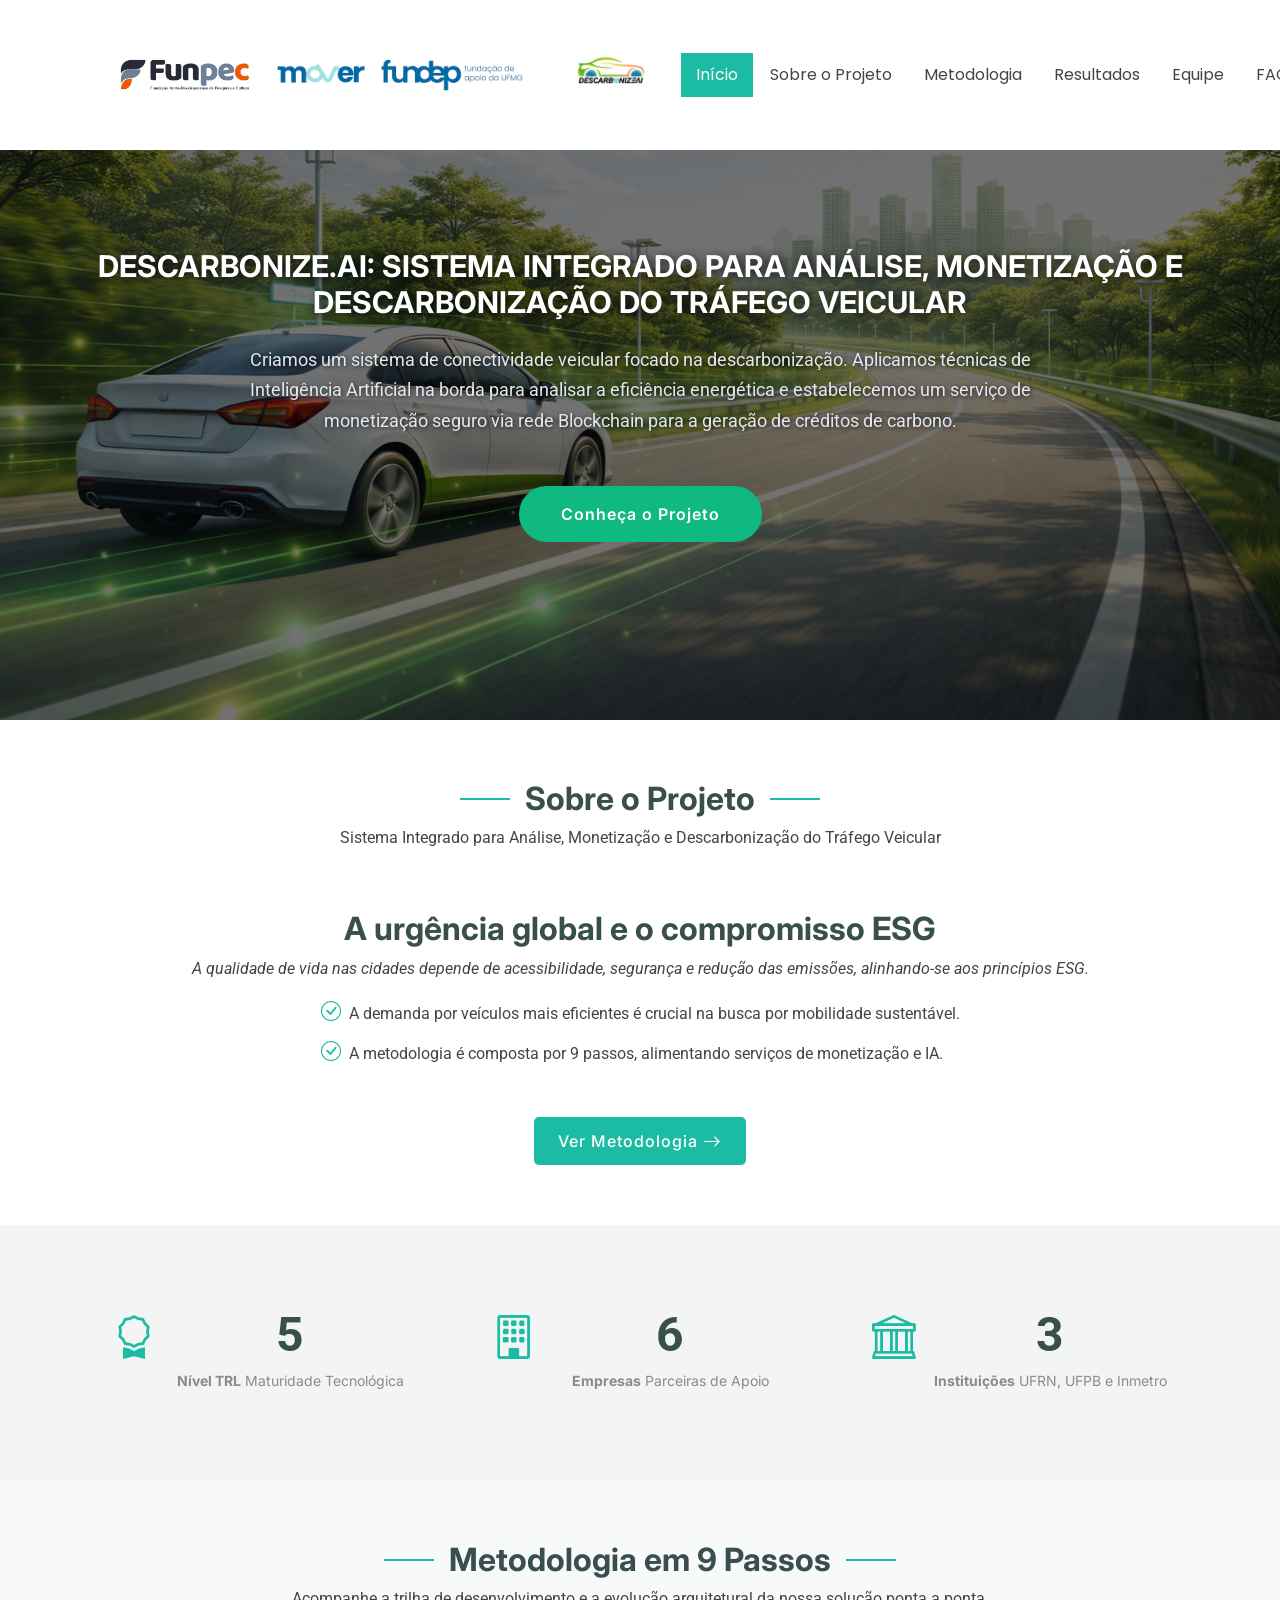
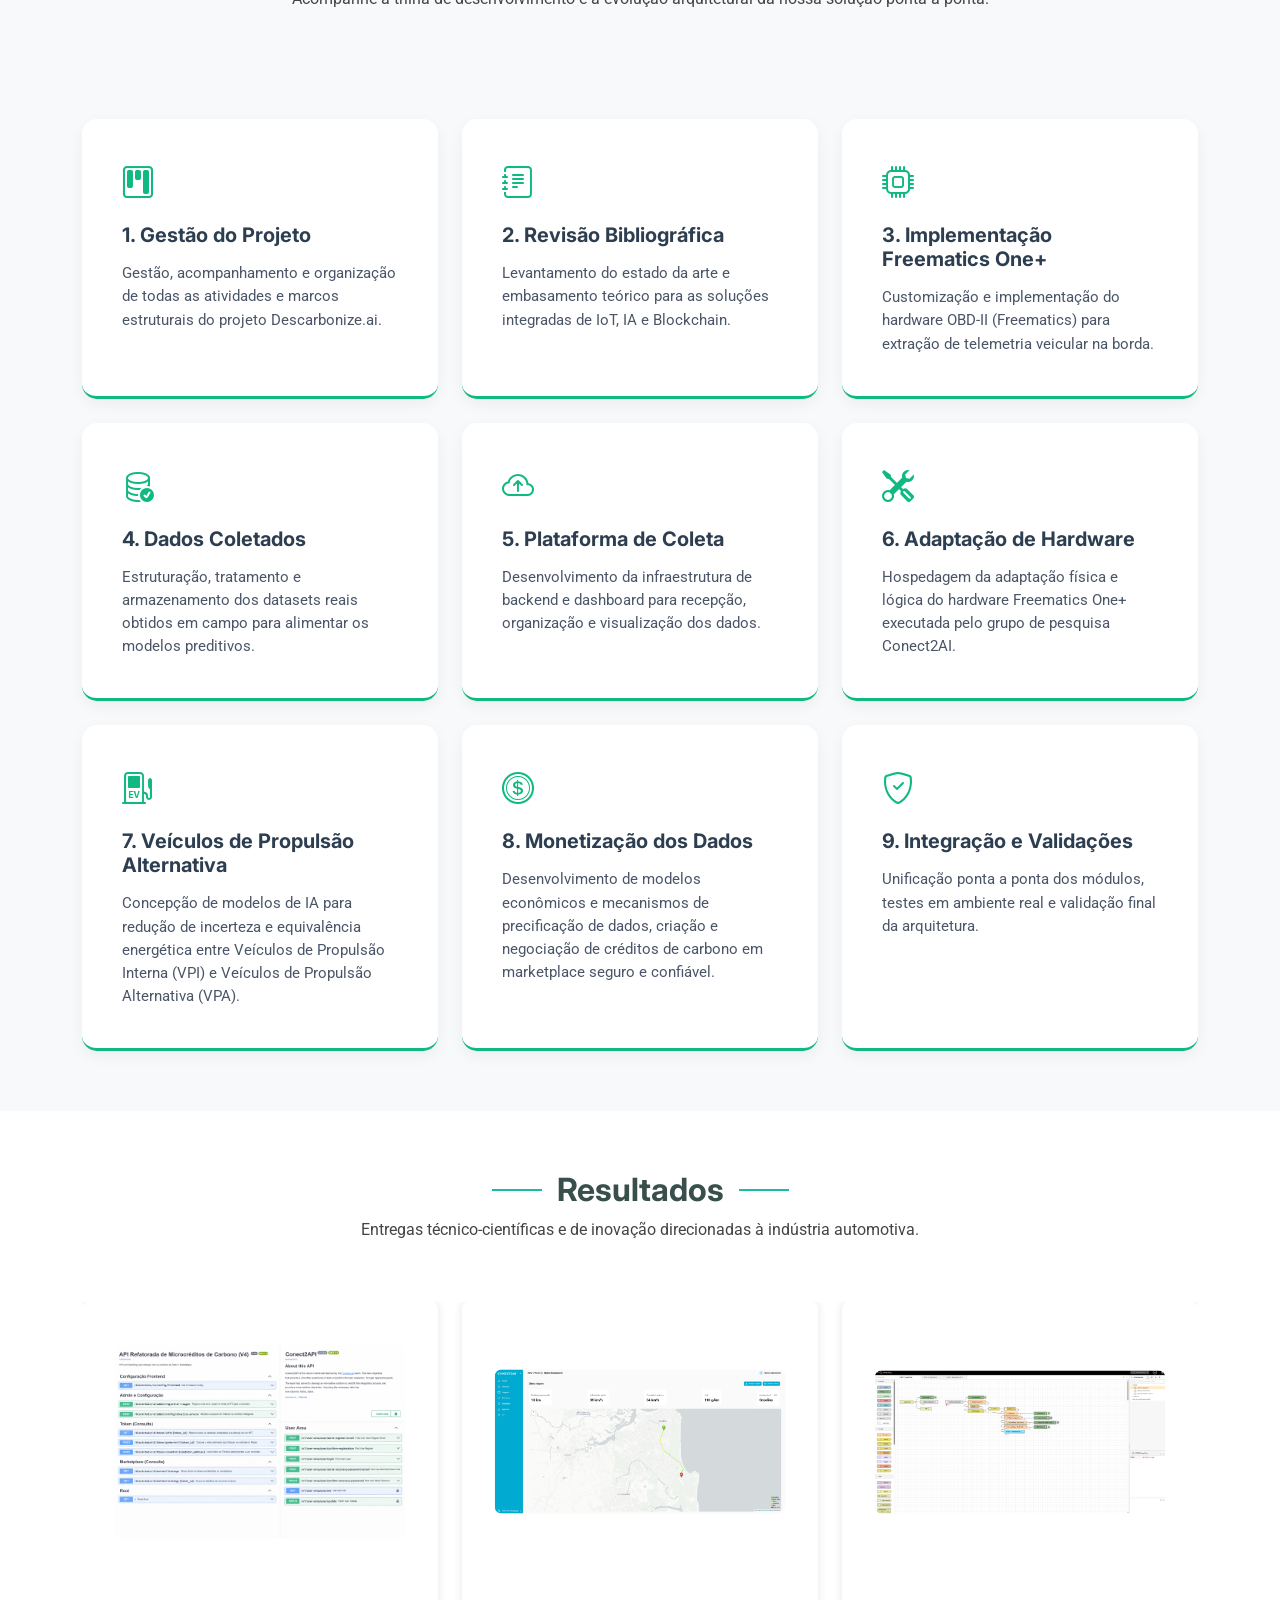
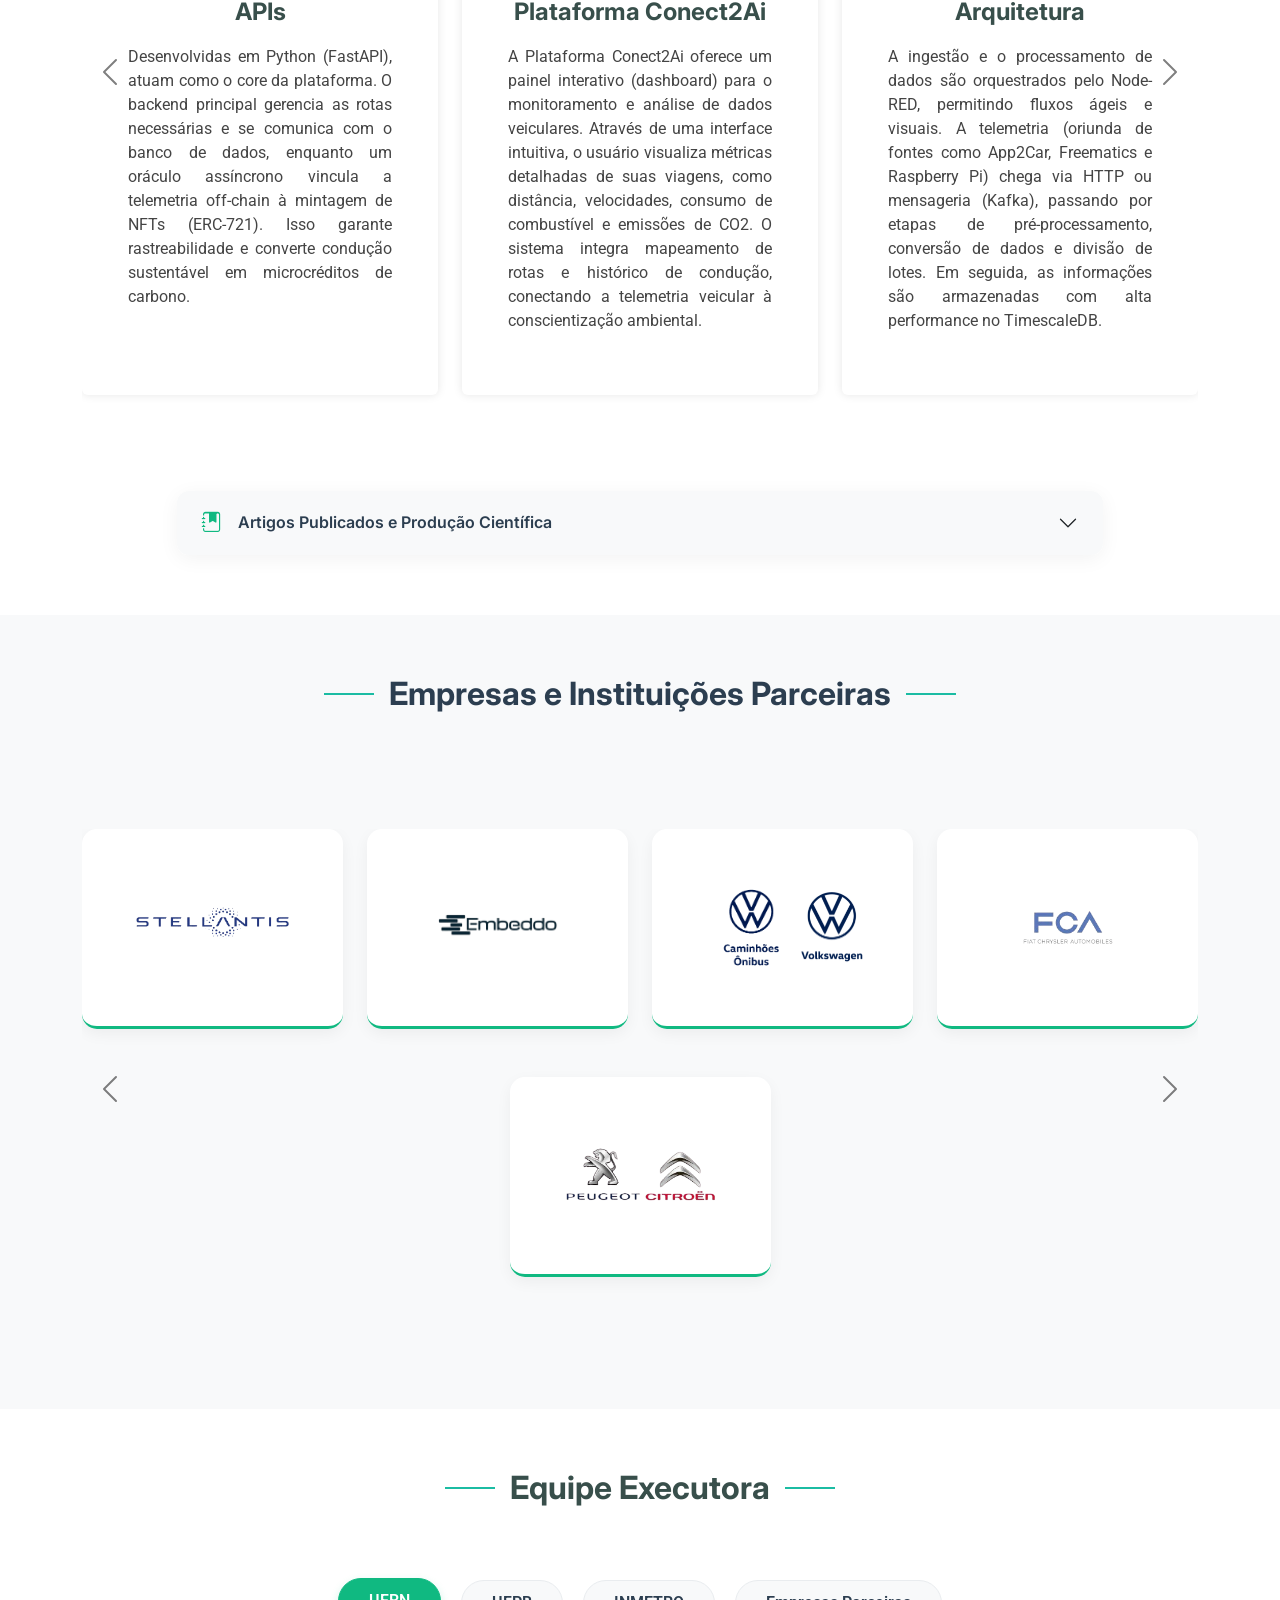
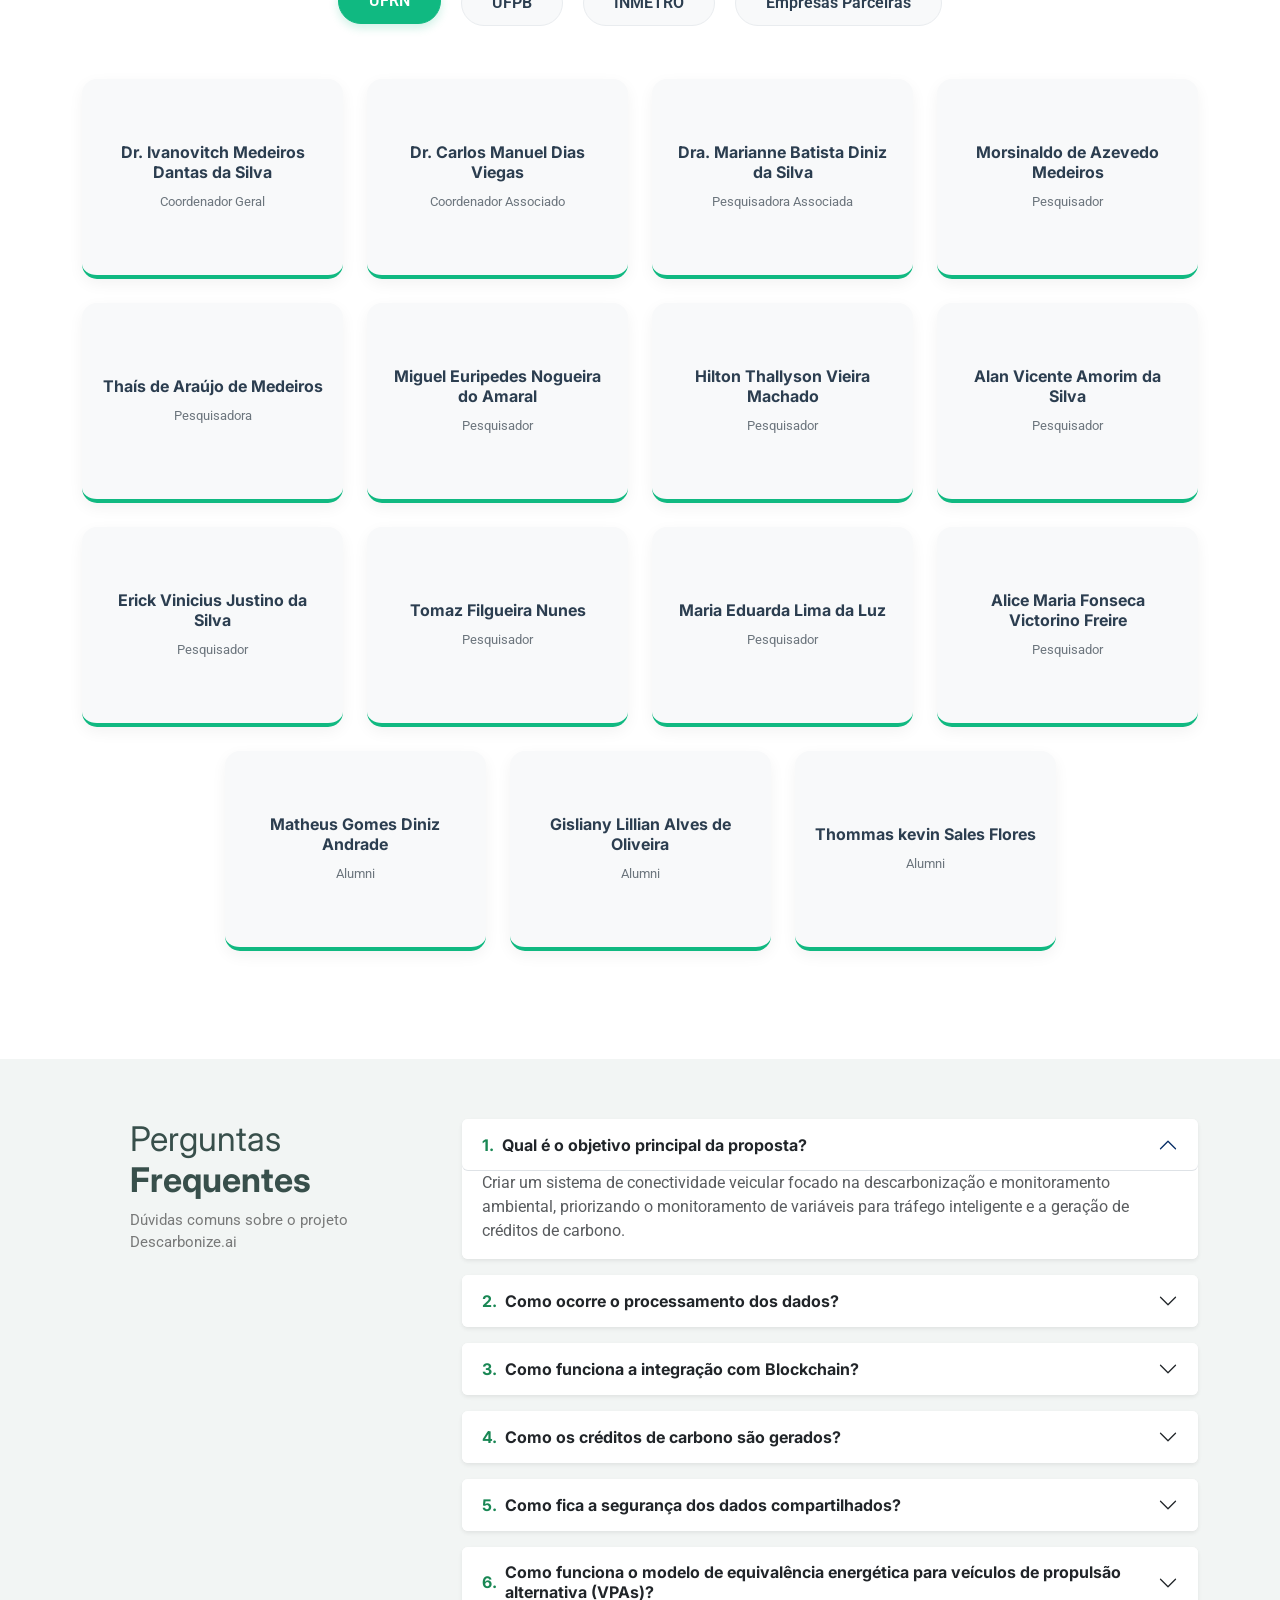
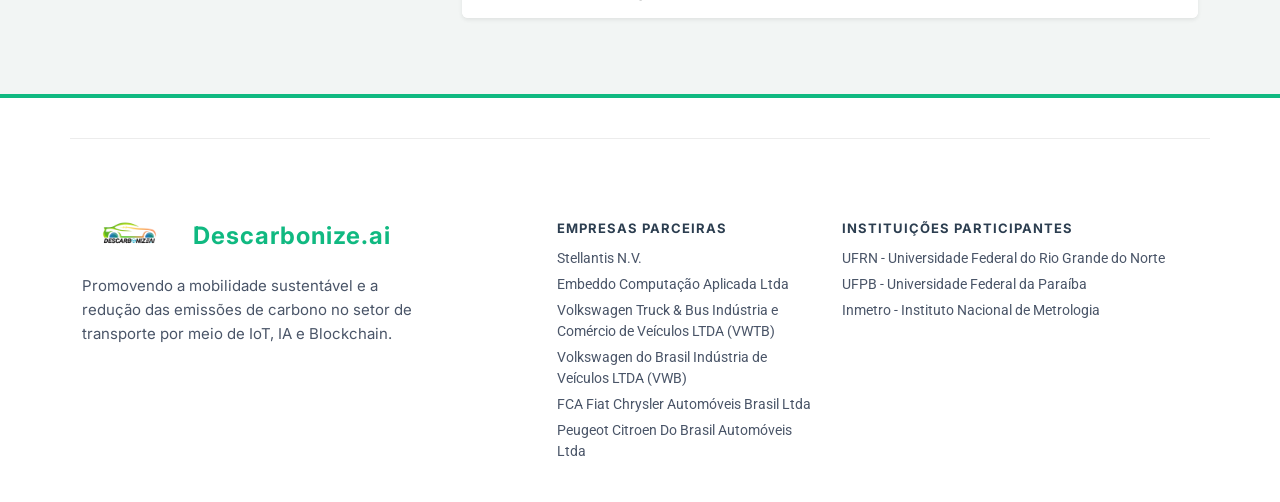
==== index.html @ f11f5433 "updates" ====
<!DOCTYPE html>
<html lang="pt-BR">

<head>
  <meta charset="utf-8">
  <meta content="width=device-width, initial-scale=1.0" name="viewport">
  <title>Descarbonize.ai - Portfólio do Projeto</title>
  <meta name="description" content="Sistema Integrado para Análise, Monetização e Descarbonização do Tráfego Veicular">
  <meta name="keywords" content="ESG, Descarbonização, Inteligência Artificial, Blockchain, OBD-II, Veículos Conectados">

  <link href="assets/img/favicon.png" rel="icon">
  <link href="assets/img/apple-touch-icon.png" rel="apple-touch-icon">

  <link href="https://fonts.googleapis.com" rel="preconnect">
  <link href="https://fonts.gstatic.com" rel="preconnect" crossorigin>
  <link href="https://fonts.googleapis.com/css2?family=Roboto:ital,wght@0,100;0,300;0,400;0,500;0,700;0,900;1,100;1,300;1,400;1,500;1,700;1,900&family=Poppins:ital,wght@0,100;0,200;0,300;0,400;0,500;0,600;0,700;0,800;0,900;1,100;1,200;1,300;1,400;1,500;1,600;1,700;1,800;1,900&family=Inter:wght@100;200;300;400;500;600;700;800;900&display=swap" rel="stylesheet">

  <link href="assets/vendor/bootstrap/css/bootstrap.min.css" rel="stylesheet">
  <link href="assets/vendor/bootstrap-icons/bootstrap-icons.css" rel="stylesheet">
  <link href="assets/vendor/aos/aos.css" rel="stylesheet">
  <link href="assets/vendor/glightbox/css/glightbox.min.css" rel="stylesheet">
  <link href="assets/vendor/swiper/swiper-bundle.min.css" rel="stylesheet">

  <link href="assets/css/main.css" rel="stylesheet">
</head>

<body class="index-page">

 <header id="header" class="header d-flex align-items-center fixed-top">
  <div class="container-fluid position-relative d-flex align-items-center justify-content-between"
       style="padding-left:120px; padding-right:60px;">

    <a href="index.html" class="logo d-flex align-items-center text-decoration-none" style="gap:20px;">
      
      <img src="assets/img/logo-funpec.png"
           style="height:55px; width:auto; object-fit:contain;"
           alt="Logo FUNPEC">

      <img src="assets/img/logo_fundep_mover.png"
           style="height:55px; width:auto; object-fit:contain;"
           alt="Logo Fundep Mover">

       <img src="assets/img/logo.png" style="height: 250px; width: auto; max-height: 120px;" class="me-2" alt="Logo do projeto descarbonize"/>

  

    </a>

    <nav id="navmenu" class="navmenu">
      <ul>
        <li><a href="#hero" class="active">Início</a></li>
        <li><a href="#about">Sobre o Projeto</a></li>
        <li><a href="#services">Metodologia</a></li>
        <li><a href="#more-services">Resultados</a></li>
        <li><a href="#team">Equipe</a></li>
        <li><a href="#faq">FAQ</a></li>
      </ul>
      <i class="mobile-nav-toggle d-xl-none bi bi-list"></i>
    </nav>

  </div>
</header>

 <section id="hero" class="hero section position-relative d-flex align-items-center justify-content-center" style="min-height: 80vh; padding-top: 160px; padding-bottom: 80px; overflow: hidden; background-color: #111;">

  <img src="assets/img/img-3.png" alt="Descarbonize.ai"
  style="
    position: absolute;
    top: 0;
    left: 0;
    width: 100%;
    height: 100%;
    object-fit: cover;
    object-position: center;
    filter: brightness(0.45);
    z-index: 1;
  ">
  
  <div class="container position-relative text-center" style="z-index: 2; padding: 0 20px; width: 100%;">
    
    <h6 style="color: #ffffff; font-size: 30px; font-weight: 700; margin-bottom: 25px; text-shadow: 2px 2px 10px rgba(0,0,0,0.8);">
     DESCARBONIZE.AI: SISTEMA INTEGRADO PARA ANÁLISE, MONETIZAÇÃO E DESCARBONIZAÇÃO DO TRÁFEGO VEICULAR
    </h6>
    
    <p style="color: #e2e8f0; font-size: 18px; max-width: 850px; margin: 0 auto 40px auto; line-height: 1.7; text-shadow: 1px 1px 5px rgba(0,0,0,0.8); text-align: center;">
      Criamos um sistema de conectividade veicular focado na descarbonização. Aplicamos técnicas de Inteligência Artificial na borda para analisar a eficiência energética e estabelecemos um serviço de monetização seguro via rede Blockchain para a geração de créditos de carbono.
    </p>
    
    <a href="#about" class="btn-get-started" style="font-weight: 600; font-size: 16px; letter-spacing: 1px; padding: 14px 40px; border-radius: 50px; background-color: #10b981; color: #ffffff; text-decoration: none; border: 2px solid #10b981; transition: 0.3s; display: inline-block;">
      Conheça o Projeto
    </a>

  </div>

  <style>
    #hero .btn-get-started:hover {
      background-color: transparent !important;
      color: #10b981 !important;
      transform: translateY(-3px);
    }
    
    @media (max-width: 768px) {
      #hero h6 { font-size: 22px !important; }
      #hero p { 
        font-size: 16px !important; 
        text-align: center !important;
      }
    }
  </style>

</section>
   <section id="about" class="about section">

  <div class="container section-title" data-aos="fade-up">
    <h2>Sobre o Projeto</h2>
    <p>Sistema Integrado para Análise, Monetização e Descarbonização do Tráfego Veicular</p>
  </div>

  <div class="container">
    <div class="row justify-content-center"> <div class="col-lg-10 content text-center" data-aos="fade-up" data-aos-delay="200">
        <h3>A urgência global e o compromisso ESG</h3>
        <p class="fst-italic">
          A qualidade de vida nas cidades depende de acessibilidade, segurança e redução das emissões, alinhando-se aos princípios ESG.
        </p>
        
        <ul style="display: inline-block; text-align: left; list-style: none; padding: 0;">
          <li><i class="bi bi-check-circle"></i> <span>A demanda por veículos mais eficientes é crucial na busca por mobilidade sustentável.</span></li>
          <li><i class="bi bi-check-circle"></i> <span>A metodologia é composta por 9 passos, alimentando serviços de monetização e IA.</span></li>
        </ul>
        
        <div class="mt-4">
            <a href="#services" class="read-more"><span>Ver Metodologia</span><i class="bi bi-arrow-right"></i></a>
        </div>
      </div>

    </div>
  </div>

</section>
    
  <section id="stats" class="stats section light-background">
      <div class="container" data-aos="fade-up" data-aos-delay="100">
        <div class="row gy-4 justify-content-center text-center">
          
          <div class="col-lg-4 col-md-6">
            <div class="stats-item">
              <i class="bi bi-award"></i>
              <span data-purecounter-start="0" data-purecounter-end="5" data-purecounter-duration="1" class="purecounter">5</span>
              <p><strong>Nível TRL</strong> <span>Maturidade Tecnológica</span></p>
            </div>
          </div>

          <div class="col-lg-4 col-md-6">
            <div class="stats-item">
              <i class="bi bi-building"></i>
              <span data-purecounter-start="0" data-purecounter-end="6" data-purecounter-duration="1" class="purecounter">6</span>
              <p><strong>Empresas</strong> <span>Parceiras de Apoio</span></p>
            </div>
          </div>

          <div class="col-lg-4 col-md-6">
            <div class="stats-item">
              <i class="bi bi-bank"></i>
              <span data-purecounter-start="0" data-purecounter-end="3" data-purecounter-duration="1" class="purecounter">3</span>
              <p><strong>Instituições</strong> <span>UFRN, UFPB e Inmetro</span></p>
            </div>
          </div>

        </div>
      </div>
    </section>
    
   <section id="services" class="services section" style="background-color: #f8f9fa; padding: 60px 0;">

  <div class="container section-title text-center mb-5" data-aos="fade-up">
    <h2>Metodologia em 9 Passos</h2>
    <p>Acompanhe a trilha de desenvolvimento e a evolução arquitetural da nossa solução ponta a ponta.</p>
  </div>

  <div class="container">
    <div class="row gy-4">

      <div class="col-xl-4 col-md-6 d-flex" data-aos="fade-up" data-aos-delay="100">
        <div class="service-item position-relative w-100" style="background: #ffffff; padding: 40px; border-radius: 15px; box-shadow: 0 5px 15px rgba(0,0,0,0.05); transition: 0.3s; border-bottom: 3px solid #10b981;">
          <div class="icon mb-3"><i class="bi bi-kanban" style="font-size: 32px; color: #10b981;"></i></div>
          <h4 style="font-size: 20px; font-weight: 700;">
            <a href="https://github.com/conect2ai/descarbonize.ai/tree/main/01_gestao" target="_blank" class="stretched-link text-decoration-none card-title-link" style="color: #2c3e50; transition: 0.3s;">1. Gestão do Projeto</a>
          </h4>
          <p style="color: #4a5568; font-size: 14.5px; line-height: 1.6;">Gestão, acompanhamento e organização de todas as atividades e marcos estruturais do projeto Descarbonize.ai.</p>
        </div>
      </div>

      <div class="col-xl-4 col-md-6 d-flex" data-aos="fade-up" data-aos-delay="200">
        <div class="service-item position-relative w-100" style="background: #ffffff; padding: 40px; border-radius: 15px; box-shadow: 0 5px 15px rgba(0,0,0,0.05); transition: 0.3s; border-bottom: 3px solid #10b981;">
          <div class="icon mb-3"><i class="bi bi-journal-text" style="font-size: 32px; color: #10b981;"></i></div>
          <h4 style="font-size: 20px; font-weight: 700;">
            <a href="https://github.com/conect2ai/descarbonize.ai/tree/main/02_revisao-bibliografica" target="_blank" class="stretched-link text-decoration-none card-title-link" style="color: #2c3e50; transition: 0.3s;">2. Revisão Bibliográfica</a>
          </h4>
          <p style="color: #4a5568; font-size: 14.5px; line-height: 1.6;">Levantamento do estado da arte e embasamento teórico para as soluções integradas de IoT, IA e Blockchain.</p>
        </div>
      </div>

      <div class="col-xl-4 col-md-6 d-flex" data-aos="fade-up" data-aos-delay="300">
        <div class="service-item position-relative w-100" style="background: #ffffff; padding: 40px; border-radius: 15px; box-shadow: 0 5px 15px rgba(0,0,0,0.05); transition: 0.3s; border-bottom: 3px solid #10b981;">
          <div class="icon mb-3"><i class="bi bi-cpu" style="font-size: 32px; color: #10b981;"></i></div>
          <h4 style="font-size: 20px; font-weight: 700;">
            <a href="https://github.com/conect2ai/descarbonize.ai/tree/main/03_customizacao-obd-ii" target="_blank" class="stretched-link text-decoration-none card-title-link" style="color: #2c3e50; transition: 0.3s;">3. Implementação Freematics One+</a>
          </h4>
          <p style="color: #4a5568; font-size: 14.5px; line-height: 1.6;">Customização e implementação do hardware OBD-II (Freematics) para extração de telemetria veicular na borda.</p>
        </div>
      </div>

      <div class="col-xl-4 col-md-6 d-flex" data-aos="fade-up" data-aos-delay="400">
        <div class="service-item position-relative w-100" style="background: #ffffff; padding: 40px; border-radius: 15px; box-shadow: 0 5px 15px rgba(0,0,0,0.05); transition: 0.3s; border-bottom: 3px solid #10b981;">
          <div class="icon mb-3"><i class="bi bi-database-check" style="font-size: 32px; color: #10b981;"></i></div>
          <h4 style="font-size: 20px; font-weight: 700;">
            <a href="https://github.com/conect2ai/descarbonize.ai/tree/main/04_dados-coletados" target="_blank" class="stretched-link text-decoration-none card-title-link" style="color: #2c3e50; transition: 0.3s;">4. Dados Coletados</a>
          </h4>
          <p style="color: #4a5568; font-size: 14.5px; line-height: 1.6;">Estruturação, tratamento e armazenamento dos datasets reais obtidos em campo para alimentar os modelos preditivos.</p>
        </div>
      </div>

      <div class="col-xl-4 col-md-6 d-flex" data-aos="fade-up" data-aos-delay="500">
        <div class="service-item position-relative w-100" style="background: #ffffff; padding: 40px; border-radius: 15px; box-shadow: 0 5px 15px rgba(0,0,0,0.05); transition: 0.3s; border-bottom: 3px solid #10b981;">
          <div class="icon mb-3"><i class="bi bi-cloud-arrow-up" style="font-size: 32px; color: #10b981;"></i></div>
          <h4 style="font-size: 20px; font-weight: 700;">
            <a href="https://github.com/conect2ai/descarbonize.ai/tree/main/05_plataforma-coleta" target="_blank" class="stretched-link text-decoration-none card-title-link" style="color: #2c3e50; transition: 0.3s;">5. Plataforma de Coleta</a>
          </h4>
          <p style="color: #4a5568; font-size: 14.5px; line-height: 1.6;">Desenvolvimento da infraestrutura de backend e dashboard para recepção, organização e visualização dos dados.</p>
        </div>
      </div>

      <div class="col-xl-4 col-md-6 d-flex" data-aos="fade-up" data-aos-delay="600">
        <div class="service-item position-relative w-100" style="background: #ffffff; padding: 40px; border-radius: 15px; box-shadow: 0 5px 15px rgba(0,0,0,0.05); transition: 0.3s; border-bottom: 3px solid #10b981;">
          <div class="icon mb-3"><i class="bi bi-tools" style="font-size: 32px; color: #10b981;"></i></div>
          <h4 style="font-size: 20px; font-weight: 700;">
            <a href="https://github.com/conect2ai/descarbonize.ai/tree/main/06_analise-dados-combustao-ia/freematics_descarbonize" target="_blank" class="stretched-link text-decoration-none card-title-link" style="color: #2c3e50; transition: 0.3s;">6. Adaptação de Hardware</a>
          </h4>
          <p style="color: #4a5568; font-size: 14.5px; line-height: 1.6;">Hospedagem da adaptação física e lógica do hardware Freematics One+ executada pelo grupo de pesquisa Conect2AI.</p>
        </div>
      </div>

      <div class="col-xl-4 col-md-6 d-flex" data-aos="fade-up" data-aos-delay="700">
        <div class="service-item position-relative w-100" style="background: #ffffff; padding: 40px; border-radius: 15px; box-shadow: 0 5px 15px rgba(0,0,0,0.05); transition: 0.3s; border-bottom: 3px solid #10b981;">
          <div class="icon mb-3"><i class="bi bi-ev-station" style="font-size: 32px; color: #10b981;"></i></div>
          <h4 style="font-size: 20px; font-weight: 700; color: #2c3e50;">
            7. Veículos de Propulsão Alternativa
          </h4>
          <p style="color: #4a5568; font-size: 14.5px; line-height: 1.6;">Concepção de modelos de IA para redução de incerteza e equivalência energética entre Veículos de Propulsão Interna (VPI) e Veículos de Propulsão Alternativa (VPA).</p>
        </div>
      </div>

      <div class="col-xl-4 col-md-6 d-flex" data-aos="fade-up" data-aos-delay="800">
        <div class="service-item position-relative w-100" style="background: #ffffff; padding: 40px; border-radius: 15px; box-shadow: 0 5px 15px rgba(0,0,0,0.05); transition: 0.3s; border-bottom: 3px solid #10b981;">
          <div class="icon mb-3"><i class="bi bi-coin" style="font-size: 32px; color: #10b981;"></i></div>
          <h4 style="font-size: 20px; font-weight: 700; color: #2c3e50;">
            8. Monetização dos Dados
          </h4>
          <p style="color: #4a5568; font-size: 14.5px; line-height: 1.6;">Desenvolvimento de modelos econômicos e mecanismos de precificação de dados, criação e negociação de créditos de carbono em marketplace seguro e confiável.</p>
        </div>
      </div>

      <div class="col-xl-4 col-md-6 d-flex" data-aos="fade-up" data-aos-delay="900">
        <div class="service-item position-relative w-100" style="background: #ffffff; padding: 40px; border-radius: 15px; box-shadow: 0 5px 15px rgba(0,0,0,0.05); transition: 0.3s; border-bottom: 3px solid #10b981;">
          <div class="icon mb-3"><i class="bi bi-shield-check" style="font-size: 32px; color: #10b981;"></i></div>
          <h4 style="font-size: 20px; font-weight: 700;">
            <a href="https://github.com/conect2ai/descarbonize.ai/tree/main/09_integracao-testes-validacoes" target="_blank" class="stretched-link text-decoration-none card-title-link" style="color: #2c3e50; transition: 0.3s;">9. Integração e Validações</a>
          </h4>
          <p style="color: #4a5568; font-size: 14.5px; line-height: 1.6;">Unificação ponta a ponta dos módulos, testes em ambiente real e validação final da arquitetura.</p>
        </div>
      </div>

    </div>
  </div>

  <style>
    /* Sombra verde clarinha ao passar o mouse no card */
    .service-item:hover {
      transform: translateY(-5px);
      box-shadow: 0 10px 25px rgba(52, 211, 153, 0.25) !important; /* Verde mais claro (#34d399) */
    }
    
    /* Muda a cor do título para verde claro ao passar o mouse em qualquer parte do card */
    .service-item:hover .card-title-link {
      color: #34d399 !important; /* Verde mais claro para o texto do link */
    }
  </style>

</section>
    
 <section id="more-services" class="more-services section">

  <div class="container section-title" data-aos="fade-up">
    <h2>Resultados</h2>
    <p>Entregas técnico-científicas e de inovação direcionadas à indústria automotiva.</p>
  </div>

  <div class="container" data-aos="fade-up" data-aos-delay="100">

  <div id="resultadosCarousel" class="carousel slide" data-bs-ride="carousel">

      <div class="carousel-inner pb-5">

        <div class="carousel-item active">
          <div class="row gy-4 justify-content-center">

            <div class="col-lg-4">
              <div class="card h-100">
                <div class="text-center p-3" style="height: 220px; display: flex; align-items: center; justify-content: center;">
                  <img src="assets/img/APIs.png" class="img-fluid rounded" style="max-height: 100%; object-fit: contain;" alt="APIs">
                </div>
                <div class="card-body">
                  <h3>APIs</h3>
                  <p style="text-align: justify;">Desenvolvidas em Python (FastAPI), atuam como o core da plataforma. O backend principal gerencia as rotas necessárias e se comunica com o banco de dados, enquanto um oráculo assíncrono vincula a telemetria off-chain à mintagem de NFTs (ERC-721). Isso garante rastreabilidade e converte condução sustentável em microcréditos de carbono.</p>
                </div>
              </div>
            </div>

            <div class="col-lg-4">
              <div class="card h-100">
                <div class="text-center p-3" style="height: 220px; display: flex; align-items: center; justify-content: center;">
                  <img src="assets/img/plataforma.png" class="img-fluid rounded" style="max-height: 100%; object-fit: contain;" alt="Plataforma Conect2Ai">
                </div>
                <div class="card-body">
                  <h3>Plataforma Conect2Ai</h3>
                  <p style="text-align: justify;">A Plataforma Conect2Ai oferece um painel interativo (dashboard) para o monitoramento e análise de dados veiculares. Através de uma interface intuitiva, o usuário visualiza métricas detalhadas de suas viagens, como distância, velocidades, consumo de combustível e emissões de CO2. O sistema integra mapeamento de rotas e histórico de condução, conectando a telemetria veicular à conscientização ambiental.</p>
                </div>
              </div>
            </div>

            <div class="col-lg-4">
              <div class="card h-100">
                <div class="text-center p-3" style="height: 220px; display: flex; align-items: center; justify-content: center;">
                  <img src="assets/img/arquitetura.png" class="img-fluid rounded" style="max-height: 100%; object-fit: contain;" alt="Arquitetura">
                </div>
                <div class="card-body">
                  <h3>Arquitetura</h3>
                  <p style="text-align: justify;">A ingestão e o processamento de dados são orquestrados pelo Node-RED, permitindo fluxos ágeis e visuais. A telemetria (oriunda de fontes como App2Car, Freematics e Raspberry Pi) chega via HTTP ou mensageria (Kafka), passando por etapas de pré-processamento, conversão de dados e divisão de lotes. Em seguida, as informações são armazenadas com alta performance no TimescaleDB.</p>
                </div>
              </div>
            </div>

          </div>
        </div>

        <div class="carousel-item">
          <div class="row gy-4 justify-content-center">

            <div class="col-lg-4">
              <div class="card h-100">
                <div class="text-center p-3" style="height: 220px; display: flex; align-items: center; justify-content: center;">
                  <img src="assets/img/VPA.png" class="img-fluid rounded" style="max-height: 100%; object-fit: contain;" alt="Arquitetura">
                  </div>
                <div class="card-body">
                  <h3>Eficiência VPA</h3>
                  <p style="text-align: justify;">Desenvolvimento de modelos de IA para comparar, em bases equivalentes, veículos a combustão e de propulsão alternativa sob as mesmas condições de condução. A entrega inclui a modelagem da equivalência energética, a quantificação das incertezas associadas às estimativas e a disponibilização de uma metodologia de inferência de emissões equivalentes, com foco em validação técnica, rastreabilidade e operação contínua.</p>
                </div>
              </div>
            </div>

            <div class="col-lg-4">
              <div class="card h-100">
                <div class="text-center p-3" style="height: 220px; display: flex; align-items: center; justify-content: center;">
                  <img src="assets/img/more-service-1.png" class="img-fluid rounded" style="max-height: 100%; object-fit: contain;" alt="Hardware Freematics OBD-II">
                </div>
                <div class="card-body">
                  <h3>Freematics ONE+</h3>
                  <p style="text-align: justify;">Plataforma de hardware baseado no ESP32 para telemetria veicular. Coleta dados da ECU (velocidade, RPM, carga) em tempo real. Fundamental para sessões de condução, análise de comportamento, criação de soft-sensors e embarque de algoritmos de IA para classificação de vias e combustíveis.</p>
                </div>
              </div>
            </div>

            <div class="col-lg-4">
              <div class="card h-100">
                <div class="text-center p-3" style="height: 220px; display: flex; align-items: center; justify-content: center;">
                  <img src="assets/img/rede.png" class="img-fluid rounded" style="max-height: 100%; object-fit: contain;" alt="Rede Blockchain">
                </div>
                <div class="card-body">
                  <h3>Rede Blockchain</h3>
                  <p style="text-align: justify;">Utiliza o Hyperledger Besu com consenso QBFT, assegurando imutabilidade e finalidade instantânea sem o risco de forks. A rede opera com Zero Gas Fees, eliminando os custos de transação e elevando ao máximo a eficiência energética do ecossistema de ativos ambientais.</p>
                </div>
              </div>
            </div>

          </div>
        </div>

        <div class="carousel-item">
          <div class="row gy-4 justify-content-center">

            <div class="col-lg-4">
              <div class="card h-100">
                <div class="text-center p-3" style="height: 220px; display: flex; align-items: center; justify-content: center;">
                  <img src="assets/img/segurança.png" class="img-fluid rounded" style="max-height: 100%; object-fit: contain;" alt="Arquitetura">
                  </div>
                <div class="card-body">
                  <h3>Segurança e Privacidade</h3>
                  <p style="text-align: justify;">Uso da técnica de Modelagem de Ameaças para mapeamento de riscos e vulnerabilidades associados à plataforma, com a devida mitigação implementada em mecanismos de segurança e privacidade de dados relacionados à monetização.</p>
                </div>
              </div>
            </div>

          </div>
        </div>

      </div>

      <button class="carousel-control-prev" type="button" data-bs-target="#resultadosCarousel" data-bs-slide="prev" style="width: 5%;">
        <span class="carousel-control-prev-icon" aria-hidden="true" style="filter: invert(1);"></span>
        <span class="visually-hidden">Anterior</span>
      </button>
      <button class="carousel-control-next" type="button" data-bs-target="#resultadosCarousel" data-bs-slide="next" style="width: 5%;">
        <span class="carousel-control-next-icon" aria-hidden="true" style="filter: invert(1);"></span>
        <span class="visually-hidden">Próximo</span>
      </button>

  </div>


  <div class="row justify-content-center mt-5" data-aos="fade-up" data-aos-delay="200">
      <div class="col-lg-10">
        <div class="accordion" id="accordionArtigos">
          
          <div class="accordion-item" style="border: none; border-radius: 12px; box-shadow: 0 4px 20px rgba(0,0,0,0.05); overflow: hidden;">
            <h2 class="accordion-header" id="headingArtigos">
              <button class="accordion-button collapsed" type="button" data-bs-toggle="collapse" data-bs-target="#collapseArtigos" aria-expanded="false" aria-controls="collapseArtigos" style="background-color: #f8f9fa; color: #2c3e50; font-weight: 600; font-size: 16px; padding: 20px 25px;">
                <i class="bi bi-journal-bookmark-fill me-3" style="color: #10b981; font-size: 20px;"></i> 
                Artigos Publicados e Produção Científica
              </button>
            </h2>
            
            <div id="collapseArtigos" class="accordion-collapse collapse" aria-labelledby="headingArtigos" data-bs-parent="#accordionArtigos">
              <div class="accordion-body" style="background-color: #ffffff; padding: 30px 40px;">
                <ul class="list-unstyled mb-0" style="color: #4a5568; font-size: 14.5px; line-height: 1.7;">
                  
                  <li class="mb-4 pb-3 border-bottom">
                    Medeiros, M.; Silva, M.; and Silva, I. Evolving online clustering for real-time driver behavior analysis in IoT-enabled vehicles. Evolving Systems, 2025.
                    <br><a href="https://link.springer.com/article/10.1007/s12530-025-09745-2" target="_blank" class="d-inline-block mt-1 text-decoration-none" style="color: #10b981; font-weight: 600;">Acessar Artigo <i class="bi bi-box-arrow-up-right ms-1" style="font-size: 12px;"></i></a>
                  </li>

                  <li class="mb-4 pb-3 border-bottom">
                    Flores, T.; Medeiros, M.; Silva, M.; Costa, D.G.; e Silva, I. Kolmogorov–Arnold Networks under TinyML Constraints: A Study on SoC Estimation for Electric Vehicles. Anais do IEEE ETFA, 2025.
                    <br><a href="https://doi.org/10.1109/ETFA65518.2025.11205761" target="_blank" class="d-inline-block mt-1 text-decoration-none" style="color: #10b981; font-weight: 600;">Acessar Artigo <i class="bi bi-box-arrow-up-right ms-1" style="font-size: 12px;"></i></a>
                  </li>

                  <li class="mb-4 pb-3 border-bottom">
                    Andrade, M.; Amaral, M.; Medeiros, M.; Silva, M.; Silva, I.; Gaffurini, M.; Brandão, D.; e Ferrari, P. Autoencoders for Embedded Sensor Data Compression: A Case Study on Vehicular IoT Systems. Anais do IEEE ETFA, 2025.
                    <br><a href="https://doi.org/10.1109/ETFA65518.2025.11205629" target="_blank" class="d-inline-block mt-1 text-decoration-none" style="color: #10b981; font-weight: 600;">Acessar Artigo <i class="bi bi-box-arrow-up-right ms-1" style="font-size: 12px;"></i></a>
                  </li>

                  <li class="mb-4 pb-3 border-bottom">
                    Medeiros, M.; Medeiros, T.; Silva, M.; Silva, I. ; Gaffurini, M.; Brandão, D.; e Ferrari, P. MST and MPT: Lightweight Incremental Algorithms for Multivariate Anomaly Detection and Correction on TinyML Devices. Anais do IEEE ETFA, 2025.
                    <br><a href="https://doi.org/10.1109/ETFA65518.2025.11205746" target="_blank" class="d-inline-block mt-1 text-decoration-none" style="color: #10b981; font-weight: 600;">Acessar Artigo <i class="bi bi-box-arrow-up-right ms-1" style="font-size: 12px;"></i></a>
                  </li>

                  <li class="mb-4 pb-3 border-bottom">
                    Machado, H.; Andrade, M.; Silva, M.; Silva, I.; Brandão, D.; e Ferrari, P. Timing Challenges in Vehicular TinyML: Characterizing End-to-End Latency. Anais do Metroind, 2025.
                    <br><a href="https://doi.org/10.1109/MetroInd4.0IoT66048.2025.11122074" target="_blank" class="d-inline-block mt-1 text-decoration-none" style="color: #10b981; font-weight: 600;">Acessar Artigo <i class="bi bi-box-arrow-up-right ms-1" style="font-size: 12px;"></i></a>
                  </li>

                  <li class="mb-4 pb-3 border-bottom">
                    Moraes, R.; Medeiros, M.; Nogueira, F.; Silva, M.; e Silva, I. Arquitetura Embarcada com TinyML e Modelos Linguísticos para Monitoramento Veicular Inteligente. Anais do XLIII Simpósio Brasileiro de Telecomunicações e Processamento de Sinais (SBrT2025), 2025.
                    <br><a href="https://doi.org/10.14209/sbrt.2025.1571151990" target="_blank" class="d-inline-block mt-1 text-decoration-none" style="color: #10b981; font-weight: 600;">Acessar Artigo <i class="bi bi-box-arrow-up-right ms-1" style="font-size: 12px;"></i></a>
                  </li>

                  <li class="mb-4 pb-3 border-bottom">
                    Silva, S.; Souza, V.; Souza, J.; Costa, A.; Pereira, L.; Melo Jr., W. Enhancing Safe Driving: A Behavioral Monetizing-Based Approach Using Blockchains. IEEE 101st Vehicular Technology Conference (VTC2025-Spring), 2025.
                    <br><a href="https://doi.org/10.1109/VTC2025-Spring65109.2025.11174587" target="_blank" class="d-inline-block mt-1 text-decoration-none" style="color: #10b981; font-weight: 600;">Acessar Artigo <i class="bi bi-box-arrow-up-right ms-1" style="font-size: 12px;"></i></a>
                  </li>

                  <li class="mb-4 pb-3 border-bottom">
                    Silva, D.; Cal-Braz, J.; David, R. Enhancing Out-of-Distribution Uncertainty in Last-Layer Laplace Approximations via Marginal Likelihood Penalization. XIII Congresso Brasileiro de Metrologia, 2025.
                    <br><a href="https://www.researchgate.net/publication/399198104_Enhancing_Out-of-Distribution_Uncertainty_in_Last-Layer_Laplace_Approximations_via_Marginal_Likelihood_Penalization" target="_blank" class="d-inline-block mt-1 text-decoration-none" style="color: #10b981; font-weight: 600;">Acessar Artigo <i class="bi bi-box-arrow-up-right ms-1" style="font-size: 12px;"></i></a>
                  </li>

                  <li class="mb-4 pb-3 border-bottom">
                    Souza, V.; Madruga, E.; Melo Jr., W. Métodos de Privacidade para Dados de Medição armazenados em Blockchain. XIII Congresso Brasileiro de Metrologia, 2025.
                    <br><a href="https://www.researchgate.net/publication/398467242_Metodos_de_Privacidade_para_Dados_de_Medicao_armazenados_em_Blockchain" target="_blank" class="d-inline-block mt-1 text-decoration-none" style="color: #10b981; font-weight: 600;">Acessar Artigo <i class="bi bi-box-arrow-up-right ms-1" style="font-size: 12px;"></i></a>
                  </li>

                  <li class="mb-4 pb-3 border-bottom">
                    Costa, A.; Assumpção, P.; Souza, J.; Correa, L., Martins, E.; Petri, Y.; Melo Jr., W. Smart Instrumentation and Measurement in Two-Wheeled Vehicles: An Approach to Accident Prevention. XIII Congresso Brasileiro de Metrologia, 2025.
                    <br><a href="https://www.researchgate.net/publication/398466913_Smart_Instrumentation_and_Measurement_in_Two-Wheeled_Vehicles_An_Approach_to_Accident_Prevention" target="_blank" class="d-inline-block mt-1 text-decoration-none" style="color: #10b981; font-weight: 600;">Acessar Artigo <i class="bi bi-box-arrow-up-right ms-1" style="font-size: 12px;"></i></a>
                  </li>

                  <li class="mb-4 pb-3 border-bottom">
                    David, R.; Dourado Filho, L.; Silva, D.; Cal-Braz, J. Credible CO2 Comparisons: A Machine Learning Approach to Vehicle Powertrain Assessment, artigo em processo de peer review no periódico IET Intelligent Transport Systems.
                    <br><a href="https://arxiv.org/pdf/2601.14022" target="_blank" class="d-inline-block mt-1 text-decoration-none" style="color: #10b981; font-weight: 600;">Acessar Artigo <i class="bi bi-box-arrow-up-right ms-1" style="font-size: 12px;"></i></a>
                  </li>

                  <li class="mb-4 pb-3 border-bottom">
                    Flores, T.; Costa, D.G.; and Silva, I. TensorFlores: An Enhanced Pyhton-based TinyML Framework. Software X, 2025.
                    <br><a href="https://doi.org/10.1016/j.softx.2025.102224" target="_blank" class="d-inline-block mt-1 text-decoration-none" style="color: #10b981; font-weight: 600;">Acessar Artigo <i class="bi bi-box-arrow-up-right ms-1" style="font-size: 12px;"></i></a>
                  </li>

                  <li class="mb-4 pb-3 border-bottom">
                    Flores, T.; Medeiros, M.; Silva, M.; Costa, D.G.; e Silva, I. Enhanced Vector Quantization for Embedded Machine Learning: A Post-Training Approach with Incremental Clustering. IEEE Access, 2025.
                    <br><a href="https://doi.org/10.1109/ACCESS.2025.3532849" target="_blank" class="d-inline-block mt-1 text-decoration-none" style="color: #10b981; font-weight: 600;">Acessar Artigo <i class="bi bi-box-arrow-up-right ms-1" style="font-size: 12px;"></i></a>
                  </li>

                  <li class="mb-4 pb-3 border-bottom">
                    Andrade, P.; Medeiros, M.; Silva, M.; Costa, D.G.; e Silva, I. TEDAForecasting: An Unsurpevised TinyyML Incremental Learning Approach for Outlier Processing and Forecasting. Computing, 2025.
                    <br><a href="https://doi.org/10.1007/s00607-025-01490-3" target="_blank" class="d-inline-block mt-1 text-decoration-none" style="color: #10b981; font-weight: 600;">Acessar Artigo <i class="bi bi-box-arrow-up-right ms-1" style="font-size: 12px;"></i></a>
                  </li>

                  <li class="mb-4 pb-3 border-bottom">
                    Medeiros, M.; Costa, H.; Silva, M.; e Silva, I. Avaliação de Algoritmos de Compressão de Séries Temporais Multivariadas com TinyML em Dispositivos Embarcados. Anais do Workshop de Computação Urbana (CoUrb), 2025.
                    <br><a href="https://sol.sbc.org.br/index.php/courb/article/view/35255" target="_blank" class="d-inline-block mt-1 text-decoration-none" style="color: #10b981; font-weight: 600;">Acessar Artigo <i class="bi bi-box-arrow-up-right ms-1" style="font-size: 12px;"></i></a>
                  </li>

                  <li class="mb-4 pb-3 border-bottom">
                    Amaral, M.; Andrade, M.; Machado, H.; Silva, M.; e Silva, I. Infraestrutura Descentralizada para Registro Auditável de Emissões Veiculares de CO2: Aplicação de Blockchain em Veículos Conectados. Anais do Workshop em Blockchain: Teoria, Tecnologias e Aplicações (WBlockchain), 2025.
                    <br><a href="https://sol.sbc.org.br/index.php/wblockchain/article/view/35477" target="_blank" class="d-inline-block mt-1 text-decoration-none" style="color: #10b981; font-weight: 600;">Acessar Artigo <i class="bi bi-box-arrow-up-right ms-1" style="font-size: 12px;"></i></a>
                  </li>

                  <li class="mb-4 pb-3 border-bottom">
                    Machado, H.; Andrade, M.; Medeiros, T.; Silva, M.; e Silva, I. Avaliação da Latência em Sistemas de Monitoramento Veicular Embarcado com Aprendizado de Máquina. Anais do Workshop de Testes e Tolerância a Falhas (WTF), 2025.
                    <br><a href="https://sol.sbc.org.br/index.php/wtf/article/view/35649" target="_blank" class="d-inline-block mt-1 text-decoration-none" style="color: #10b981; font-weight: 600;">Acessar Artigo <i class="bi bi-box-arrow-up-right ms-1" style="font-size: 12px;"></i></a>
                  </li>

                  <li class="mb-4 pb-3 border-bottom">
                    Silva, S.; Silva, V.; Souza, J.; Costa, A.; Pereira. L.; Melo Jr., W. Enhancing Safe Driving: a Behavioral Monetizing-based approach using Blockchains. IEEE 101st Vehicular Technology Conference (VTC), Oslo, 2025.
                    </li>

                  <li class="mb-4 pb-3 border-bottom">
                    Gomes, L.; Cavalvcante, B.; Sousa, M.; Silva, J.H.; Fonseca I.E.; Villanueva, J. Estimativa de Emissões em Veículos a Combustão baseado em Redes Neurais LSTM e Análise de Incertezas via Monte Carlo Dropout. XLIII Simpósio Brasileiro de Telecomunicações e Processamento de Sinais (SBrT), 2025.
                    </li>

                  <li class="mb-4 pb-3 border-bottom">
                    Amaral, M.; Medeiros, M.; Andrade, M.; Flores, T.; Silva, M.; and Silva, I. TinyML Implementation and Optimization for Fuel Type Classification on OBD-II Edge device. Symposium on Internet of Things (SIoT), 2024.
                    <br><a href="https://doi.org/10.1109/SIoT63830.2024.10780490" target="_blank" class="d-inline-block mt-1 text-decoration-none" style="color: #10b981; font-weight: 600;">Acessar Artigo <i class="bi bi-box-arrow-up-right ms-1" style="font-size: 12px;"></i></a>
                  </li>

                  <li class="mb-4 pb-3 border-bottom">
                    Flores, T.; Medeiros, M.; Silva, M.; e Silva, I. Integrando TinyML em Veículos Flex: Novas Perspectivas para Eficiência Energética e Controle de Poluentes. Anais da Sociedade Brasileira de Automática, 2024.
                    <br><a href="https://www.sba.org.br/cba2024/papers/paper_8609.pdf" target="_blank" class="d-inline-block mt-1 text-decoration-none" style="color: #10b981; font-weight: 600;">Acessar Artigo <i class="bi bi-box-arrow-up-right ms-1" style="font-size: 12px;"></i></a>
                  </li>

                  <li class="mb-4 pb-3 border-bottom">
                    Andrade, M., Medeiros, T., Silva, M., e Silva, I. Aplicação de Modelos de Linguagem de Grande Escala e Agentes Inteligentes com SUMO para Automatizaçao de Simulaçoes de Tráfego Urbano. Anais da Sociedade Brasileira de Automática, 2024.
                    <br><a href="https://www.sba.org.br/cba2024/papers/paper_8242.pdf" target="_blank" class="d-inline-block mt-1 text-decoration-none" style="color: #10b981; font-weight: 600;">Acessar Artigo <i class="bi bi-box-arrow-up-right ms-1" style="font-size: 12px;"></i></a>
                  </li>

                  <li class="mb-4 pb-3 border-bottom">
                    Medeiros, M.; Andrade, M.; Medeiros, T.; Silva, M.; and Silva, I. Anomaly Detection in Simulated Vehicle Dynamics Using BeamNG.tech and the TEDA Framework. American Workshop on Safe and Secure Vehicles, 2024.
                    <br><a href="https://sol.sbc.org.br/index.php/ssv/article/view/32625/32422" target="_blank" class="d-inline-block mt-1 text-decoration-none" style="color: #10b981; font-weight: 600;">Acessar Artigo <i class="bi bi-box-arrow-up-right ms-1" style="font-size: 12px;"></i></a>
                  </li>

                  <li class="mb-0">
                    Andrade, M.; Medeiros, M.; Medeiros, T.; Silva, M.; and Silva, I. Inferring Driver Behavior Profiles Using Digital Twins in Simulated Environments. American Workshop on Safe and Secure Vehicles, 2024.
                    <br><a href="https://sol.sbc.org.br/index.php/ssv/article/view/32626/32423" target="_blank" class="d-inline-block mt-1 text-decoration-none" style="color: #10b981; font-weight: 600;">Acessar Artigo <i class="bi bi-box-arrow-up-right ms-1" style="font-size: 12px;"></i></a>
                  </li>

                </ul>
              </div>
            </div>
          </div>
          
        </div>
      </div>
    </div>
</section>
 <section id="partners-carousel" class="partners section" style="background-color: #f8f9fa; padding: 60px 0;">

  <div class="container section-title text-center mb-5" data-aos="fade-up">
    <h2 style="color: #2c3e50; font-weight: 700;">Empresas e Instituições Parceiras</h2>
  </div>

  <div class="container" data-aos="fade-up" data-aos-delay="100">
    <div id="partnerCarousel" class="carousel slide" data-bs-ride="carousel">
      
      <div class="carousel-inner pb-5">

        <div class="carousel-item active">
          <div class="row gy-4 justify-content-center h-100">

             <div class="col-lg-3 col-md-6 mb-4">
              <div class="partner-card text-center d-flex flex-column align-items-center justify-content-center h-100">
                <div class="logo-container d-flex align-items-center justify-content-center w-100" style="height: 120px;">
                  <img src="assets/img/logo-stellantis.png" alt="Logo Stellantis" class="img-fluid" style="max-height: 100%; max-width: 100%; object-fit: contain;">
                </div>
              </div>
            </div>
            
            <div class="col-lg-3 col-md-6 mb-4">
              <div class="partner-card text-center d-flex flex-column align-items-center justify-content-center h-100">
                <div class="logo-container d-flex align-items-center justify-content-center w-100" style="height: 120px;">
                  <img src="assets/img/Embeddo.png" alt="Logo Embeddo" class="img-fluid" style="max-height: 100%; max-width: 100%; object-fit: contain;">
                </div>
              </div>
            </div>

            <div class="col-lg-3 col-md-6 mb-4">
              <div class="partner-card text-center d-flex flex-column align-items-center justify-content-center h-100">
                <div class="logo-container d-flex align-items-center justify-content-center w-100" style="height: 120px;">
                  <img src="assets/img/VWTB.png" alt="Logo VWTB" class="img-fluid" style="max-height: 100%; max-width: 100%; object-fit: contain;">
                   <img src="assets/img/Volkswagen.png" alt="Logo VWTB" class="img-fluid" style="max-height: 60%; max-width: 60%; object-fit: contain;">
                </div>
              </div>
            </div>

            <div class="col-lg-3 col-md-6 mb-4">
              <div class="partner-card text-center d-flex flex-column align-items-center justify-content-center h-100">
                <div class="logo-container d-flex align-items-center justify-content-center w-100" style="height: 120px;">
                  <img src="assets/img/fcagroup.png" alt="Logo FCA" class="img-fluid" style="max-height: 100%; max-width: 100%; object-fit: contain;">
                </div>
              </div>
            </div>

            <div class="col-lg-3 col-md-6 mb-4">
              <div class="partner-card text-center d-flex flex-column align-items-center justify-content-center h-100">
                <div class="logo-container d-flex align-items-center justify-content-center w-100" style="height: 120px;">
                  <img src="assets/img/PEUGEOT_CITROEN.png" alt="Logo Peugeot" class="img-fluid" style="max-height: 100%; max-width: 100%; object-fit: contain;">
                </div>
              </div>
            </div>

          </div>
        </div>

        <div class="carousel-item">
          <div class="row gy-4 justify-content-center h-100">
            
            <div class="col-lg-3 col-md-6 mb-4">
              <div class="partner-card text-center d-flex flex-column align-items-center justify-content-center h-100">
                <div class="logo-container d-flex align-items-center justify-content-center w-100" style="height: 120px;">
                  <img src="assets/img/UFRN.png" alt="Logo UFRN" class="img-fluid" style="max-height: 70%; max-width: 70%; object-fit: contain;">
                </div>
              </div>
            </div>

            <div class="col-lg-3 col-md-6 mb-4">
              <div class="partner-card text-center d-flex flex-column align-items-center justify-content-center h-100">
                <div class="logo-container d-flex align-items-center justify-content-center w-100" style="height: 120px;">
                  <img src="assets/img/UFPB.png" alt="Logo UFPB" class="img-fluid" style="max-height: 100%; max-width: 100%; object-fit: contain;">
                </div>
              </div>
            </div>

            <div class="col-lg-3 col-md-6 mb-4">
              <div class="partner-card text-center d-flex flex-column align-items-center justify-content-center h-100">
                <div class="logo-container d-flex align-items-center justify-content-center w-100" style="height: 120px;">
                  <img src="assets/img/INMETRO.png" alt="Logo Inmetro" class="img-fluid" style="max-height: 75%; max-width: 75%; object-fit: contain;">
                </div>
              </div>
            </div>

          </div>
        </div>

      </div>

      <button class="carousel-control-prev" type="button" data-bs-target="#partnerCarousel" data-bs-slide="prev" style="width: 5%;">
        <span class="carousel-control-prev-icon" aria-hidden="true" style="filter: invert(1);"></span>
      </button>
      <button class="carousel-control-next" type="button" data-bs-target="#partnerCarousel" data-bs-slide="next" style="width: 5%;">
        <span class="carousel-control-next-icon" aria-hidden="true" style="filter: invert(1);"></span>
      </button>

    </div>
  </div>

  <style>
    .partner-card {
      background: #ffffff;
      padding: 30px 20px;
      border-radius: 15px;
      min-height: 200px;
      box-shadow: 0 5px 15px rgba(0,0,0,0.05);
      border-bottom: 3px solid #10b981;
      transition: all 0.3s ease;
    }
    .partner-card:hover {
      transform: translateY(-5px);
      box-shadow: 0 10px 25px rgba(16, 185, 129, 0.15);
    }
  </style>

</section>

<section id="team" class="team section">

  <div class="container section-title" data-aos="fade-up">
    <h2>Equipe Executora</h2>
  </div>

  <div class="container" data-aos="fade-up" data-aos-delay="100">
    
    <ul class="nav nav-pills justify-content-center mb-5" id="team-tabs" role="tablist">
      <li class="nav-item" role="presentation">
        <button class="nav-link active" id="tab-ufrn" data-bs-toggle="pill" data-bs-target="#content-ufrn" type="button" role="tab" aria-controls="content-ufrn" aria-selected="true">UFRN</button>
      </li>
      <li class="nav-item" role="presentation">
        <button class="nav-link" id="tab-ufpb" data-bs-toggle="pill" data-bs-target="#content-ufpb" type="button" role="tab" aria-controls="content-ufpb" aria-selected="false">UFPB</button>
      </li>
      <li class="nav-item" role="presentation">
        <button class="nav-link" id="tab-inmetro" data-bs-toggle="pill" data-bs-target="#content-inmetro" type="button" role="tab" aria-controls="content-inmetro" aria-selected="false">INMETRO</button>
      </li>
      <li class="nav-item" role="presentation">
        <button class="nav-link" id="tab-empresas" data-bs-toggle="pill" data-bs-target="#content-empresas" type="button" role="tab" aria-controls="content-empresas" aria-selected="false">Empresas Parceiras</button>
      </li>
    </ul>

    <div class="tab-content" id="team-tabs-content">

      <div class="tab-pane fade show active" id="content-ufrn" role="tabpanel" aria-labelledby="tab-ufrn">
        <div class="row gy-4 pb-5 justify-content-center">
          <div class="col-lg-3 col-md-6"><div class="member-card text-center"><h4>Dr. Ivanovitch Medeiros Dantas da Silva</h4><span class="role">Coordenador Geral</span></div></div>
          <div class="col-lg-3 col-md-6"><div class="member-card text-center"><h4>Dr. Carlos Manuel Dias Viegas</h4><span class="role">Coordenador Associado</span></div></div>
          <div class="col-lg-3 col-md-6"><div class="member-card text-center"><h4>Dra. Marianne Batista Diniz da Silva</h4><span class="role">Pesquisadora Associada</span></div></div>
          <div class="col-lg-3 col-md-6"><div class="member-card text-center"><h4>Morsinaldo de Azevedo Medeiros </h4><span class="role">Pesquisador</span></div></div>
          <div class="col-lg-3 col-md-6"><div class="member-card text-center"><h4>Thaís de Araújo de Medeiros</h4><span class="role">Pesquisadora</span></div></div>
          <div class="col-lg-3 col-md-6"><div class="member-card text-center"><h4>Miguel Euripedes Nogueira do Amaral</h4><span class="role">Pesquisador</span></div></div>
          <div class="col-lg-3 col-md-6"><div class="member-card text-center"><h4>Hilton Thallyson Vieira Machado</h4><span class="role">Pesquisador</span></div></div>
          <div class="col-lg-3 col-md-6"><div class="member-card text-center"><h4>Alan Vicente Amorim da Silva</h4><span class="role">Pesquisador</span></div></div>
          <div class="col-lg-3 col-md-6"><div class="member-card text-center"><h4>Erick Vinicius Justino da Silva</h4><span class="role">Pesquisador</span></div></div>
          <div class="col-lg-3 col-md-6"><div class="member-card text-center"><h4>Tomaz Filgueira Nunes</h4><span class="role">Pesquisador</span></div></div>
          <div class="col-lg-3 col-md-6"><div class="member-card text-center"><h4>Maria Eduarda Lima da Luz</h4><span class="role">Pesquisador</span></div></div>
          <div class="col-lg-3 col-md-6"><div class="member-card text-center"><h4>Alice Maria Fonseca Victorino Freire</h4><span class="role">Pesquisador</span></div></div>
          <div class="col-lg-3 col-md-6"><div class="member-card text-center"><h4>Matheus Gomes Diniz Andrade</h4><span class="role">Alumni</span></div></div>
          <div class="col-lg-3 col-md-6"><div class="member-card text-center"><h4>Gisliany Lillian Alves de Oliveira</h4><span class="role">Alumni</span></div></div>
          <div class="col-lg-3 col-md-6"><div class="member-card text-center"><h4>Thommas kevin Sales Flores</h4><span class="role">Alumni</span></div></div>
        </div>
      </div>

     <div class="tab-pane fade" id="content-ufpb" role="tabpanel" aria-labelledby="tab-ufpb">
        <div class="row gy-4 pb-5 justify-content-center">
          
          <div class="col-lg-3 col-md-6"><div class="member-card text-center"><h4>Dr. Juan Moises Mauricio Villanueva </h4><span class="role">Coordenador Associado</span></div></div>
          <div class="col-lg-3 col-md-6"><div class="member-card text-center"><h4>Mateus de Sousa</h4><span class="role">Pesquisador</span></div></div>
          <div class="col-lg-3 col-md-6"><div class="member-card text-center"><h4>José Hélio Bento da Silva</h4><span class="role">Pesquisador</span></div></div>
          <div class="col-lg-3 col-md-6"><div class="member-card text-center"><h4>Bárbara Geovanna Alves Cavalcante </h4><span class="role">Pesquisadora</span></div></div>
          <div class="col-lg-3 col-md-6"><div class="member-card text-center"><h4>Ludmila Vinólia Guimarães Gomes</h4><span class="role">Pesquisadora</span></div></div>

          <div class="col-lg-3 col-md-6"><div class="member-card text-center"><h4>Iguatemi Eduardo da Fonseca</h4><span class="role">Colaborador Externo</span></div></div>
          <div class="col-lg-3 col-md-6"><div class="member-card text-center"><h4>Euler Cassio Tavares de Macedo</h4><span class="role">Colaborador Externo</span></div></div>
          <div class="col-lg-3 col-md-6"><div class="member-card text-center"><h4>Vinicio de Araujo Matos</h4><span class="role">Colaborador Externo</span></div></div>
          <div class="col-lg-3 col-md-6"><div class="member-card text-center"><h4>Romulo Navega Vieira</h4><span class="role">Colaborador Externo</span></div></div>
          <div class="col-lg-3 col-md-6"><div class="member-card text-center"><h4>Luiza Benevides Martins Cavalcanti de Albuquerque</h4><span class="role">Colaboradora Externa</span></div></div>
          <div class="col-lg-3 col-md-6"><div class="member-card text-center"><h4>Patricio Valentin Casquero Camara</h4><span class="role">Colaborador Externo</span></div></div>

          <div class="col-lg-3 col-md-6"><div class="member-card text-center"><h4>Bruno Ribeiro de Brito Rafael</h4><span class="role">Alumni</span></div></div>
          <div class="col-lg-3 col-md-6"><div class="member-card text-center"><h4>Marcelo Ferreira Teixeira</h4><span class="role">Alumni</span></div></div>
          
        </div>
      </div>

      <div class="tab-pane fade" id="content-inmetro" role="tabpanel" aria-labelledby="tab-inmetro">
        <div class="row gy-4 pb-5 justify-content-center">
          <div class="col-lg-3 col-md-6"><div class="member-card text-center"><h4>Dr. Wilson de Souza Melo Junior</h4><span class="role">Coordenador Associado</span></div></div>
          <div class="col-lg-3 col-md-6"><div class="member-card text-center"><h4>Dr. Rodrigo Pereira David</h4><span class="role">Pesquisador Associado</span></div></div>
          <div class="col-lg-3 col-md-6"><div class="member-card text-center"><h4>Dr. João Alfredo Cal Braz</h4><span class="role">Pesquisador Associado</span></div></div>
          <div class="col-lg-3 col-md-6"><div class="member-card text-center"><h4>Luciano Araujo Dourado Filho</h4><span class="role">Pesquisador</span></div></div>
          <div class="col-lg-3 col-md-6"><div class="member-card text-center"><h4>Paulo Roberto de Mesquisa Nascimento</h4><span class="role">Pesquisador</span></div></div>
          <div class="col-lg-3 col-md-6"><div class="member-card text-center"><h4>Victor Daniel Silva Souza</h4><span class="role">Pesquisador</span></div></div>
          <div class="col-lg-3 col-md-6"><div class="member-card text-center"><h4>Daniel Marques da Silva</h4><span class="role">Pesquisador</span></div></div>
          <div class="col-lg-3 col-md-6"><div class="member-card text-center"><h4>Dr. Davidson Rodrigo Boccardo</h4><span class="role">Pesquisador</span></div></div>
          <div class="col-lg-3 col-md-6"><div class="member-card text-center"><h4>Agda Beatriz Gonçalves Costa</h4><span class="role">Pesquisadora</span></div></div>
          <div class="col-lg-3 col-md-6"><div class="member-card text-center"><h4>Dr. Luan Michel Soares Pereira</h4><span class="role">Pesquisador</span></div></div>
          <div class="col-lg-3 col-md-6"><div class="member-card text-center"><h4>Davi de Souza Feliz</h4><span class="role">Pesquisador</span></div></div>
          <div class="col-lg-3 col-md-6"><div class="member-card text-center"><h4>André Ribeiro Vieira</h4><span class="role">Alumni</span></div></div>
          <div class="col-lg-3 col-md-6"><div class="member-card text-center"><h4>Erick Andrade Borba</h4><span class="role">Colaborador</span></div></div>
          <div class="col-lg-3 col-md-6"><div class="member-card text-center"><h4>Eduardo Valente Martins</h4><span class="role">Alumni</span></div></div>
          <div class="col-lg-3 col-md-6"><div class="member-card text-center"><h4>Malkai Pereira Oliveira</h4><span class="role">Colaborador</span></div></div>
          <div class="col-lg-3 col-md-6"><div class="member-card text-center"><h4>Marcus Vinicius Moreira</h4><span class="role">Alumni</span></div></div>
          <div class="col-lg-3 col-md-6"><div class="member-card text-center"><h4>Paulo Eduardo Santos</h4><span class="role">Colaborador</span></div></div>
          <div class="col-lg-3 col-md-6"><div class="member-card text-center"><h4>Rayssa Gabryelle Gomes Alves</h4><span class="role">Colaborador</span></div></div>
          <div class="col-lg-3 col-md-6"><div class="member-card text-center"><h4>Stephanie Souza Silva</h4><span class="role">Colaborador</span></div></div>
        </div>
      </div>

      <div class="tab-pane fade" id="content-empresas" role="tabpanel" aria-labelledby="tab-empresas">
        <div class="row gy-4 pb-5 justify-content-center">
          <div class="col-lg-4 col-md-6">
            <div class="member-card text-center">
              <h4>Dr. Valter Silva Ferreira Filho</h4>
              <span class="role">Volkswagen Truck & Bus</span>
            </div>
          </div>
          <div class="col-lg-4 col-md-6">
            <div class="member-card text-center">
              <h4>Msc. Samantha Uehara</h4>
              <span class="role">Volkswagen do Brasil</span>
            </div>
          </div>
          <div class="col-lg-4 col-md-6">
            <div class="member-card text-center">
              <h4>Msc. Daniel Giacometti</h4>
              <span class="role">Embeddo Computação Aplicada</span>
            </div>
          </div>
          <div class="col-lg-4 col-md-6">
            <div class="member-card text-center">
              <h4>Msc. Fernando Nogueira Villela</h4>
              <span class="role">Stellantis N.V.</span>
            </div>
          </div>
        </div>
      </div>

    </div> 
  </div> 

  <style>
    .nav-pills .nav-link {
      color: #2c3e50;
      border-radius: 30px;
      padding: 10px 30px;
      font-weight: 600;
      margin: 5px 10px;
      transition: all 0.3s ease;
      background: #f8f9fa;
      border: 1px solid #e9ecef;
    }

    .nav-pills .nav-link.active, .nav-pills .nav-link:hover {
      background-color: #10b981;
      color: #ffffff;
      border-color: #10b981;
      transform: translateY(-2px);
      box-shadow: 0 4px 10px rgba(16, 185, 129, 0.2);
    }

    .member-card {
      background: #f8f9fa;
      padding: 30px 20px;
      border-radius: 15px;
      border-bottom: 4px solid #10b981;
      transition: all 0.3s ease;
      height: 100%;
      box-shadow: 0 5px 15px rgba(0,0,0,0.05);
      display: flex;
      flex-direction: column;
      justify-content: center;
      min-height: 200px;
    }

    .member-card:hover {
      transform: translateY(-10px);
      background: #ffffff;
      box-shadow: 0 10px 25px rgba(16, 185, 129, 0.2);
    }

    .member-card h4 {
      font-size: 16px;
      font-weight: 700;
      margin-bottom: 10px;
      color: #2c3e50;
    }

    .member-card .role {
      display: block;
      font-size: 13px;
      color: #6c757d;
      margin-bottom: 0;
    }
  </style>

</section>

    <section id="faq" class="faq section light-background">

      <div class="container">
        <div class="row gy-4">

          <div class="col-lg-4" data-aos="fade-up" data-aos-delay="100">
            <div class="content px-xl-5">
              <h3><span>Perguntas </span><strong>Frequentes</strong></h3>
              <p>
                Dúvidas comuns sobre o projeto Descarbonize.ai
              </p>
            </div>
          </div>

          <div class="col-lg-8" data-aos="fade-up" data-aos-delay="200">
            
            <div class="accordion" id="faqAccordion">

              <div class="accordion-item border-0 mb-3 shadow-sm rounded">
                <h2 class="accordion-header" id="faqHeading1">
                  <button class="accordion-button bg-white text-dark fw-bold rounded" type="button" data-bs-toggle="collapse" data-bs-target="#faqCollapse1" aria-expanded="true" aria-controls="faqCollapse1">
                    <span class="text-success me-2">1.</span> Qual é o objetivo principal da proposta?
                  </button>
                </h2>
                <div id="faqCollapse1" class="accordion-collapse collapse show" aria-labelledby="faqHeading1" data-bs-parent="#faqAccordion">
                  <div class="accordion-body text-muted pt-0 bg-white rounded-bottom">
                    Criar um sistema de conectividade veicular focado na descarbonização e monitoramento ambiental, priorizando o monitoramento de variáveis para tráfego inteligente e a geração de créditos de carbono.
                  </div>
                </div>
              </div>

              <div class="accordion-item border-0 mb-3 shadow-sm rounded">
                <h2 class="accordion-header" id="faqHeading2">
                  <button class="accordion-button collapsed bg-white text-dark fw-bold rounded" type="button" data-bs-toggle="collapse" data-bs-target="#faqCollapse2" aria-expanded="false" aria-controls="faqCollapse2">
                    <span class="text-success me-2">2.</span> Como ocorre o processamento dos dados?
                  </button>
                </h2>
                <div id="faqCollapse2" class="accordion-collapse collapse" aria-labelledby="faqHeading2" data-bs-parent="#faqAccordion">
                  <div class="accordion-body text-muted pt-0 bg-white rounded-bottom">
                    Os dados coletados via Freematics OBD-II são tratados e processados utilizando uma arquitetura robusta, que permite medições precisas da eficiência energética de cada veículo.
                  </div>
                </div>
              </div>

              <div class="accordion-item border-0 mb-3 shadow-sm rounded">
                <h2 class="accordion-header" id="faqHeading3">
                  <button class="accordion-button collapsed bg-white text-dark fw-bold rounded" type="button" data-bs-toggle="collapse" data-bs-target="#faqCollapse3" aria-expanded="false" aria-controls="faqCollapse3">
                    <span class="text-success me-2">3.</span> Como funciona a integração com Blockchain?
                  </button>
                </h2>
                <div id="faqCollapse3" class="accordion-collapse collapse" aria-labelledby="faqHeading3" data-bs-parent="#faqAccordion">
                  <div class="accordion-body text-muted pt-0 bg-white rounded-bottom">
                    Utilizamos a tecnologia blockchain para registrar as emissões garantindo segurança e transparência. Ela sustenta um serviço de monetização, permitindo que a redução de emissões gere créditos de carbono às montadoras e proprietários de veículos.
                  </div>
                </div>
              </div>

              <div class="accordion-item border-0 mb-3 shadow-sm rounded">
                <h2 class="accordion-header" id="faqHeading4">
                  <button class="accordion-button collapsed bg-white text-dark fw-bold rounded" type="button" data-bs-toggle="collapse" data-bs-target="#faqCollapse4" aria-expanded="false" aria-controls="faqCollapse4">
                    <span class="text-success me-2">4.</span> Como os créditos de carbono são gerados?
                  </button>
                </h2>
                <div id="faqCollapse4" class="accordion-collapse collapse" aria-labelledby="faqHeading4" data-bs-parent="#faqAccordion">
                  <div class="accordion-body text-muted pt-0 bg-white rounded-bottom">
                    A geração dos créditos de carbono utiliza um modelo econômico baseado em metas de emissões (em gramas de carbono por quilômetro) definidas conforme o modelo do veículo. Sempre que uma viagem é feita de modo a gerar menos emissões que o esperado, o responsável pelo veículo recebe essa diferença em créditos, que são registrados como um ativo não fungível (NFT) na plataforma blockchain, e precificados pelo valor corrente do grama de carbono com base em índices de mercado.
                  </div>
                </div>
              </div>

              <div class="accordion-item border-0 mb-3 shadow-sm rounded">
                <h2 class="accordion-header" id="faqHeading5">
                  <button class="accordion-button collapsed bg-white text-dark fw-bold rounded" type="button" data-bs-toggle="collapse" data-bs-target="#faqCollapse5" aria-expanded="false" aria-controls="faqCollapse5">
                    <span class="text-success me-2">5.</span> Como fica a segurança dos dados compartilhados?
                  </button>
                </h2>
                <div id="faqCollapse5" class="accordion-collapse collapse" aria-labelledby="faqHeading5" data-bs-parent="#faqAccordion">
                  <div class="accordion-body text-muted pt-0 bg-white rounded-bottom">
                    A plataforma blockchain desenvolvida passou por um processo formal de modelagem de ameaças e identificação de riscos e vulnerabilidades, sendo então implementados mecanismos específicos para garantir a segurança e privacidade dos usuários.
                  </div>
                </div>
              </div>

              <div class="accordion-item border-0 mb-3 shadow-sm rounded">
                <h2 class="accordion-header" id="faqHeading6">
                  <button class="accordion-button collapsed bg-white text-dark fw-bold rounded" type="button" data-bs-toggle="collapse" data-bs-target="#faqCollapse6" aria-expanded="false" aria-controls="faqCollapse6">
                    <span class="text-success me-2">6.</span> Como funciona o modelo de equivalência energética para veículos de propulsão alternativa (VPAs)?
                  </button>
                </h2>
                <div id="faqCollapse6" class="accordion-collapse collapse" aria-labelledby="faqHeading6" data-bs-parent="#faqAccordion">
                  <div class="accordion-body text-muted pt-0 bg-white rounded-bottom">
                    Nossa equipe desenvolveu modelos de IA específicos para correlacionar dados de uso de veículos de propulsão interna (VPIs) e VPAs com características físicas semelhantes em condições de uso equivalentes. Uma vez treinados, esses modelos conseguem avaliar dados de VPAs e estimar diretamente a eficiência energética e emissões de forma comparativa a outros veículos.
                  </div>
                </div>
              </div>

            </div>

          </div>
        </div>
      </div>

    </section>
  </main>

<footer id="footer" class="footer" style="background-color: #ffffff; border-top: 4px solid #10b981; padding-top: 40px; padding-bottom: 40px;">

  <div class="container footer-top">
    <div class="row gy-4">

      <div class="col-lg-4 col-md-12 footer-about text-center text-md-start">
        <a href="index.html" class="logo d-flex align-items-center justify-content-center justify-content-md-start text-decoration-none mb-0" style="height: 95px;">
          <img src="assets/img/logo.png" style="height: 95px; max-height: none; width: auto;" class="me-3" alt="Logo do projeto descarbonize"/>
          <span class="sitename fs-4 fw-bold mb-0" style="color: #10b981;">Descarbonize.ai</span>
        </a>
        <p style="color: #4a5568; margin-top: -10px; line-height: 1.6; font-size: 15px;">
          Promovendo a mobilidade sustentável e a redução das emissões de carbono no setor de transporte por meio de IoT, IA e Blockchain.
        </p>
      </div>

      <div class="col-lg-3 col-md-6 offset-lg-1 footer-partners text-center text-md-start">
        <h5 style="color: #2c3e50; font-weight: 700; font-size: 13px; text-transform: uppercase; letter-spacing: 1px; padding-top: 32px; margin-bottom: 12px;">
          Empresas Parceiras
        </h5>
        <p style="color: #4a5568; font-size: 14px; margin-bottom: 5px;">Stellantis N.V.</p>
        <p style="color: #4a5568; font-size: 14px; margin-bottom: 5px;">Embeddo Computação Aplicada Ltda</p>
        <p style="color: #4a5568; font-size: 14px; margin-bottom: 5px;">Volkswagen Truck & Bus Indústria e Comércio de Veículos LTDA (VWTB)</p>
        <p style="color: #4a5568; font-size: 14px; margin-bottom: 5px;"> Volkswagen do Brasil Indústria de Veículos LTDA (VWB)</p>
        <p style="color: #4a5568; font-size: 14px; margin-bottom: 5px;">FCA Fiat Chrysler Automóveis Brasil Ltda</p>
        <p style="color: #4a5568; font-size: 14px; margin-bottom: 0;">Peugeot Citroen Do Brasil Automóveis Ltda</p>
      </div>

      <div class="col-lg-4 col-md-6 footer-contact text-center text-md-start">
        <h5 style="color: #2c3e50; font-weight: 700; font-size: 13px; text-transform: uppercase; letter-spacing: 1px; padding-top: 32px; margin-bottom: 12px;">
          Instituições Participantes
        </h5>
        <p style="color: #4a5568; font-size: 14px; margin-bottom: 5px;">UFRN - Universidade Federal do Rio Grande do Norte</p>
        <p style="color: #4a5568; font-size: 14px; margin-bottom: 5px;">UFPB - Universidade Federal da Paraíba</p>
        <p style="color: #4a5568; font-size: 14px; margin-bottom: 0;">Inmetro - Instituto Nacional de Metrologia</p>
      </div>

    </div>
  </div>

</footer>
  <a href="#" id="scroll-top" class="scroll-top d-flex align-items-center justify-content-center"><i class="bi bi-arrow-up-short"></i></a>

  <div id="preloader"></div>

  <script src="assets/vendor/bootstrap/js/bootstrap.bundle.min.js"></script>
  <script src="assets/vendor/php-email-form/validate.js"></script>
  <script src="assets/vendor/aos/aos.js"></script>
  <script src="assets/vendor/purecounter/purecounter_vanilla.js"></script>
  <script src="assets/vendor/glightbox/js/glightbox.min.js"></script>
  <script src="assets/vendor/imagesloaded/imagesloaded.pkgd.min.js"></script>
  <script src="assets/vendor/isotope-layout/isotope.pkgd.min.js"></script>
  <script src="assets/vendor/swiper/swiper-bundle.min.js"></script>

  <script src="assets/js/main.js"></script>

</body>

</html>
---- assets/css/main.css ----
/**
* Template Name: Shuffle
* Template URL: https://bootstrapmade.com/bootstrap-3-one-page-template-free-shuffle/
* Updated: Aug 07 2024 with Bootstrap v5.3.3
* Author: BootstrapMade.com
* License: https://bootstrapmade.com/license/
*/

/*--------------------------------------------------------------
# Font & Color Variables
# Help: https://bootstrapmade.com/color-system/
--------------------------------------------------------------*/
/* Fonts */
:root {
  --default-font: "Roboto",  system-ui, -apple-system, "Segoe UI", Roboto, "Helvetica Neue", Arial, "Noto Sans", "Liberation Sans", sans-serif, "Apple Color Emoji", "Segoe UI Emoji", "Segoe UI Symbol", "Noto Color Emoji";
  --heading-font: "Inter",  sans-serif;
  --nav-font: "Poppins",  sans-serif;
}

/* Global Colors - The following color variables are used throughout the website. Updating them here will change the color scheme of the entire website */
:root { 
  --background-color: #ffffff; /* Background color for the entire website, including individual sections */
  --default-color: #444444; /* Default color used for the majority of the text content across the entire website */
  --heading-color: #384f4b; /* Color for headings, subheadings and title throughout the website */
  --accent-color: #1bbca3; /* Accent color that represents your brand on the website. It's used for buttons, links, and other elements that need to stand out */
  --surface-color: #ffffff; /* The surface color is used as a background of boxed elements within sections, such as cards, icon boxes, or other elements that require a visual separation from the global background. */
  --contrast-color: #ffffff; /* Contrast color for text, ensuring readability against backgrounds of accent, heading, or default colors. */
}

/* Nav Menu Colors - The following color variables are used specifically for the navigation menu. They are separate from the global colors to allow for more customization options */
:root {
  --nav-color: #444444;  /* The default color of the main navmenu links */
  --nav-hover-color: #1bbca3; /* Applied to main navmenu links when they are hovered over or active */
  --nav-mobile-background-color: #ffffff; /* Used as the background color for mobile navigation menu */
  --nav-dropdown-background-color: #ffffff; /* Used as the background color for dropdown items that appear when hovering over primary navigation items */
  --nav-dropdown-color: #444444; /* Used for navigation links of the dropdown items in the navigation menu. */
  --nav-dropdown-hover-color: #1bbca3; /* Similar to --nav-hover-color, this color is applied to dropdown navigation links when they are hovered over. */
}

/* Color Presets - These classes override global colors when applied to any section or element, providing reuse of the sam color scheme. */

.light-background {
  --background-color: #f2f5f4;
  --surface-color: #ffffff;
}

.dark-background {
  --background-color: #0e1a18;
  --default-color: #ffffff;
  --heading-color: #ffffff;
  --surface-color: #203b37;
  --contrast-color: #ffffff;
}

/* Smooth scroll */
:root {
  scroll-behavior: smooth;
}

/*--------------------------------------------------------------
# General Styling & Shared Classes
--------------------------------------------------------------*/
body {
  color: var(--default-color);
  background-color: var(--background-color);
  font-family: var(--default-font);
}

a {
  color: var(--accent-color);
  text-decoration: none;
  transition: 0.3s;
}

a:hover {
  color: color-mix(in srgb, var(--accent-color), transparent 25%);
  text-decoration: none;
}

h1,
h2,
h3,
h4,
h5,
h6 {
  color: var(--heading-color);
  font-family: var(--heading-font);
}

/* PHP Email Form Messages
------------------------------*/
.php-email-form .error-message {
  display: none;
  background: #df1529;
  color: #ffffff;
  text-align: left;
  padding: 15px;
  margin-bottom: 24px;
  font-weight: 600;
}

.php-email-form .sent-message {
  display: none;
  color: #ffffff;
  background: #059652;
  text-align: center;
  padding: 15px;
  margin-bottom: 24px;
  font-weight: 600;
}

.php-email-form .loading {
  display: none;
  background: var(--surface-color);
  text-align: center;
  padding: 15px;
  margin-bottom: 24px;
}

.php-email-form .loading:before {
  content: "";
  display: inline-block;
  border-radius: 50%;
  width: 24px;
  height: 24px;
  margin: 0 10px -6px 0;
  border: 3px solid var(--accent-color);
  border-top-color: var(--surface-color);
  animation: php-email-form-loading 1s linear infinite;
}

@keyframes php-email-form-loading {
  0% {
    transform: rotate(0deg);
  }

  100% {
    transform: rotate(360deg);
  }
}

/*--------------------------------------------------------------
# Global Header
--------------------------------------------------------------*/
.header {
  color: var(--default-color);
  background-color: var(--background-color);
  padding: 15px 0;
  transition: all 0.5s;
  z-index: 997;
}

.header .logo {
  line-height: 1;
}

.header .logo img {
  max-height: 32px;
  margin-right: 8px;
}

.header .logo h1 {
  font-size: 30px;
  margin: 0;
  font-weight: 700;
  color: var(--heading-color);
}

.scrolled .header {
  box-shadow: 0px 0 18px rgba(0, 0, 0, 0.1);
}

/*--------------------------------------------------------------
# Navigation Menu
--------------------------------------------------------------*/
/* Desktop Navigation */
@media (min-width: 1200px) {
  .navmenu {
    padding: 0;
  }

  .navmenu ul {
    margin: 0;
    padding: 0;
    display: flex;
    list-style: none;
    align-items: center;
  }

  .navmenu li {
    position: relative;
  }

  .navmenu a,
  .navmenu a:focus {
    color: var(--nav-color);
    padding: 10px 15px;
    margin-left: 2px;
    font-size: 16px;
    font-family: var(--nav-font);
    font-weight: 400;
    display: flex;
    align-items: center;
    justify-content: space-between;
    white-space: nowrap;
    transition: 0.3s;
  }

  .navmenu a i,
  .navmenu a:focus i {
    font-size: 12px;
    line-height: 0;
    margin-left: 5px;
    transition: 0.3s;
  }

  .navmenu li:hover>a,
  .navmenu .active,
  .navmenu .active:focus {
    color: var(--contrast-color);
    background-color: var(--nav-hover-color);
  }

  .navmenu .dropdown ul {
    margin: 0;
    padding: 0;
    background: var(--nav-dropdown-background-color);
    display: block;
    position: absolute;
    visibility: hidden;
    left: 2px;
    top: 130%;
    opacity: 0;
    transition: 0.3s;
    z-index: 99;
    box-shadow: 0px 0px 30px rgba(0, 0, 0, 0.1);
  }

  .navmenu .dropdown ul li {
    min-width: 200px;
  }

  .navmenu .dropdown ul a {
    padding: 10px 20px;
    margin: 0;
    font-size: 15px;
    text-transform: none;
    color: var(--nav-dropdown-color);
  }

  .navmenu .dropdown ul a i {
    font-size: 12px;
  }

  .navmenu .dropdown ul a:hover,
  .navmenu .dropdown ul .active:hover,
  .navmenu .dropdown ul li:hover>a {
    color: var(--contrast-color);
    background-color: var(--nav-hover-color);
  }

  .navmenu .dropdown:hover>ul {
    opacity: 1;
    top: 100%;
    visibility: visible;
  }

  .navmenu .dropdown .dropdown ul {
    top: 0;
    left: -90%;
    visibility: hidden;
  }

  .navmenu .dropdown .dropdown:hover>ul {
    opacity: 1;
    top: 0;
    left: -100%;
    visibility: visible;
  }
}

/* Mobile Navigation */
@media (max-width: 1199px) {
  .mobile-nav-toggle {
    color: var(--nav-color);
    font-size: 28px;
    line-height: 0;
    margin-right: 10px;
    cursor: pointer;
    transition: color 0.3s;
  }

  .navmenu {
    padding: 0;
    z-index: 9997;
  }

  .navmenu ul {
    display: none;
    list-style: none;
    position: absolute;
    inset: 60px 20px 20px 20px;
    padding: 10px 0;
    margin: 0;
    border-radius: 6px;
    background-color: var(--nav-mobile-background-color);
    overflow-y: auto;
    transition: 0.3s;
    z-index: 9998;
    box-shadow: 0px 0px 30px rgba(0, 0, 0, 0.1);
  }

  .navmenu a,
  .navmenu a:focus {
    color: var(--nav-dropdown-color);
    padding: 10px 20px;
    font-family: var(--nav-font);
    font-size: 17px;
    font-weight: 500;
    display: flex;
    align-items: center;
    justify-content: space-between;
    white-space: nowrap;
    transition: 0.3s;
  }

  .navmenu a i,
  .navmenu a:focus i {
    font-size: 12px;
    line-height: 0;
    margin-left: 5px;
    width: 30px;
    height: 30px;
    display: flex;
    align-items: center;
    justify-content: center;
    border-radius: 50%;
    transition: 0.3s;
    background-color: color-mix(in srgb, var(--accent-color), transparent 90%);
  }

  .navmenu a i:hover,
  .navmenu a:focus i:hover {
    background-color: var(--accent-color);
    color: var(--contrast-color);
  }

  .navmenu a:hover,
  .navmenu .active,
  .navmenu .active:focus {
    color: var(--nav-dropdown-hover-color);
  }

  .navmenu .active i,
  .navmenu .active:focus i {
    background-color: var(--accent-color);
    color: var(--contrast-color);
    transform: rotate(180deg);
  }

  .navmenu .dropdown ul {
    position: static;
    display: none;
    z-index: 99;
    padding: 10px 0;
    margin: 10px 20px;
    background-color: var(--nav-dropdown-background-color);
    border: 1px solid color-mix(in srgb, var(--default-color), transparent 90%);
    box-shadow: none;
    transition: all 0.5s ease-in-out;
  }

  .navmenu .dropdown ul ul {
    background-color: rgba(33, 37, 41, 0.1);
  }

  .navmenu .dropdown>.dropdown-active {
    display: block;
    background-color: rgba(33, 37, 41, 0.03);
  }

  .mobile-nav-active {
    overflow: hidden;
  }

  .mobile-nav-active .mobile-nav-toggle {
    color: #fff;
    position: absolute;
    font-size: 32px;
    top: 15px;
    right: 15px;
    margin-right: 0;
    z-index: 9999;
  }

  .mobile-nav-active .navmenu {
    position: fixed;
    overflow: hidden;
    inset: 0;
    background: rgba(33, 37, 41, 0.8);
    transition: 0.3s;
  }

  .mobile-nav-active .navmenu>ul {
    display: block;
  }
}

/*--------------------------------------------------------------
# Global Footer
--------------------------------------------------------------*/
.footer {
  color: var(--default-color);
  background-color: var(--background-color);
  font-size: 14px;
  padding-bottom: 50px;
  position: relative;
}

.footer .footer-top {
  padding-top: 50px;
  border-top: 1px solid color-mix(in srgb, var(--default-color), transparent 90%);
}

.footer .footer-about .logo {
  line-height: 1;
  margin-bottom: 25px;
}

.footer .footer-about .logo img {
  max-height: 40px;
  margin-right: 6px;
}

.footer .footer-about .logo span {
  color: var(--heading-color);
  font-size: 30px;
  font-weight: 700;
  letter-spacing: 1px;
  font-family: var(--heading-font);
}

.footer .footer-about p {
  font-size: 14px;
  font-family: var(--heading-font);
}

.footer .social-links a {
  display: flex;
  align-items: center;
  justify-content: center;
  width: 40px;
  height: 40px;
  border-radius: 50%;
  border: 1px solid color-mix(in srgb, var(--default-color), transparent 50%);
  font-size: 16px;
  color: color-mix(in srgb, var(--default-color), transparent 50%);
  margin-right: 10px;
  transition: 0.3s;
}

.footer .social-links a:hover {
  color: var(--accent-color);
  border-color: var(--accent-color);
}

.footer h4 {
  font-size: 16px;
  font-weight: bold;
  position: relative;
  padding-bottom: 12px;
}

.footer .footer-links {
  margin-bottom: 30px;
}

.footer .footer-links ul {
  list-style: none;
  padding: 0;
  margin: 0;
}

.footer .footer-links ul i {
  padding-right: 2px;
  font-size: 12px;
  line-height: 0;
}

.footer .footer-links ul li {
  padding: 10px 0;
  display: flex;
  align-items: center;
}

.footer .footer-links ul li:first-child {
  padding-top: 0;
}

.footer .footer-links ul a {
  color: color-mix(in srgb, var(--default-color), transparent 20%);
  display: inline-block;
  line-height: 1;
}

.footer .footer-links ul a:hover {
  color: var(--accent-color);
}

.footer .footer-contact p {
  margin-bottom: 5px;
}

.footer .copyright {
  padding-top: 25px;
  padding-bottom: 25px;
  background-color: color-mix(in srgb, var(--default-color), transparent 95%);
}

.footer .copyright p {
  margin-bottom: 0;
}

.footer .credits {
  margin-top: 6px;
  font-size: 13px;
}

/*--------------------------------------------------------------
# Preloader
--------------------------------------------------------------*/
#preloader {
  position: fixed;
  inset: 0;
  z-index: 999999;
  overflow: hidden;
  background: var(--background-color);
  transition: all 0.6s ease-out;
}

#preloader:before {
  content: "";
  position: fixed;
  top: calc(50% - 30px);
  left: calc(50% - 30px);
  border: 6px solid #ffffff;
  border-color: var(--accent-color) transparent var(--accent-color) transparent;
  border-radius: 50%;
  width: 60px;
  height: 60px;
  animation: animate-preloader 1.5s linear infinite;
}

@keyframes animate-preloader {
  0% {
    transform: rotate(0deg);
  }

  100% {
    transform: rotate(360deg);
  }
}

/*--------------------------------------------------------------
# Scroll Top Button
--------------------------------------------------------------*/
.scroll-top {
  position: fixed;
  visibility: hidden;
  opacity: 0;
  right: 15px;
  bottom: 15px;
  z-index: 99999;
  background-color: var(--accent-color);
  width: 40px;
  height: 40px;
  border-radius: 4px;
  transition: all 0.4s;
}

.scroll-top i {
  font-size: 24px;
  color: var(--contrast-color);
  line-height: 0;
}

.scroll-top:hover {
  background-color: color-mix(in srgb, var(--accent-color), transparent 20%);
  color: var(--contrast-color);
}

.scroll-top.active {
  visibility: visible;
  opacity: 1;
}

/*--------------------------------------------------------------
# Disable aos animation delay on mobile devices
--------------------------------------------------------------*/
@media screen and (max-width: 768px) {
  [data-aos-delay] {
    transition-delay: 0 !important;
  }
}

/*--------------------------------------------------------------
# Global Page Titles & Breadcrumbs
--------------------------------------------------------------*/
.page-title {
  color: var(--default-color);
  background-color: var(--background-color);
  position: relative;
}

.page-title .heading {
  padding: 120px 0 60px 0;
  border-top: 1px solid color-mix(in srgb, var(--default-color), transparent 90%);
}

.page-title .heading h1 {
  font-size: 38px;
  font-weight: 700;
}

.page-title nav {
  background-color: color-mix(in srgb, var(--default-color), transparent 96%);
  padding: 20px 0;
}

.page-title nav ol {
  display: flex;
  flex-wrap: wrap;
  list-style: none;
  padding: 0;
  margin: 0;
  font-size: 16px;
  font-weight: 400;
}

.page-title nav ol li+li {
  padding-left: 10px;
}

.page-title nav ol li+li::before {
  content: "/";
  display: inline-block;
  padding-right: 10px;
  color: color-mix(in srgb, var(--default-color), transparent 70%);
}

/*--------------------------------------------------------------
# Global Sections
--------------------------------------------------------------*/
section,
.section {
  color: var(--default-color);
  background-color: var(--background-color);
  padding: 60px 0;
  scroll-margin-top: 74px;
  overflow: clip;
}

@media (max-width: 1199px) {

  section,
  .section {
    scroll-margin-top: 66px;
  }
}

/*--------------------------------------------------------------
# Global Section Titles
--------------------------------------------------------------*/
.section-title {
  text-align: center;
  padding-bottom: 60px;
  position: relative;
}

.section-title h2 {
  font-size: 32px;
  font-weight: 700;
  position: relative;
}

.section-title h2:before,
.section-title h2:after {
  content: "";
  width: 50px;
  height: 2px;
  background: var(--accent-color);
  display: inline-block;
}

.section-title h2:before {
  margin: 0 15px 10px 0;
}

.section-title h2:after {
  margin: 0 0 10px 15px;
}

.section-title p {
  margin-bottom: 0;
}

/*--------------------------------------------------------------
# Hero Section
--------------------------------------------------------------*/
.hero {
  padding: 0;
}

.hero .carousel {
  width: 100%;
  min-height: 100vh;
  padding: 0;
  margin: 0;
  background-color: var(--background-color);
  position: relative;
}

.hero img {
  position: absolute;
  inset: 0;
  display: block;
  width: 100%;
  height: 100%;
  object-fit: cover;
  z-index: 1;
}

.hero .carousel-item {
  position: absolute;
  inset: 0;
  background-size: cover;
  background-position: center;
  background-repeat: no-repeat;
  overflow: hidden;
}

.hero .carousel-item:before {
  content: "";
  background: color-mix(in srgb, var(--background-color), transparent 30%);
  position: absolute;
  inset: 0;
  z-index: 2;
}

.hero .carousel-item::before {
  content: "";
  background-color: color-mix(in srgb, var(--background-color), transparent 30%);
  position: absolute;
  inset: 0;
}

.hero .carousel-container {
  position: absolute;
  inset: 120px 64px 64px 64px;
  display: flex;
  justify-content: center;
  align-items: center;
  flex-direction: column;
  z-index: 3;
}

.hero h2 {
  margin-bottom: 30px;
  font-size: 48px;
  font-weight: 700;
  animation: fadeInDown 1s both;
}

@media (max-width: 768px) {
  .hero h2 {
    font-size: 30px;
  }
}

.hero p {
  animation: fadeInDown 1s both 0.2s;
}

@media (min-width: 1024px) {

  .hero h2,
  .hero p {
    max-width: 60%;
  }
}

.hero .btn-get-started {
  color: var(--contrast-color);
  background: var(--accent-color);
  font-family: var(--heading-font);
  font-weight: 500;
  font-size: 15px;
  letter-spacing: 1px;
  display: inline-block;
  padding: 8px 32px;
  border-radius: 50px;
  transition: 0.5s;
  margin: 10px;
  animation: fadeInUp 1s both 0.4s;
}

.hero .btn-get-started:hover {
  background: color-mix(in srgb, var(--accent-color), transparent 20%);
}

.hero .carousel-control-prev,
.hero .carousel-control-next {
  width: 10%;
  transition: 0.3s;
  opacity: 0.5;
}

.hero .carousel-control-prev:focus,
.hero .carousel-control-next:focus {
  opacity: 0.5;
}

.hero .carousel-control-prev:hover,
.hero .carousel-control-next:hover {
  opacity: 0.9;
}

@media (min-width: 1024px) {

  .hero .carousel-control-prev,
  .hero .carousel-control-next {
    width: 5%;
  }
}

.hero .carousel-control-next-icon,
.hero .carousel-control-prev-icon {
  background: none;
  font-size: 32px;
  line-height: 1;
}

.hero .carousel-indicators {
  list-style: none;
}

.hero .carousel-indicators li {
  cursor: pointer;
}

@keyframes fadeInUp {
  from {
    opacity: 0;
    transform: translate3d(0, 100%, 0);
  }

  to {
    opacity: 1;
    transform: translate3d(0, 0, 0);
  }
}

@keyframes fadeInDown {
  from {
    opacity: 0;
    transform: translate3d(0, -100%, 0);
  }

  to {
    opacity: 1;
    transform: translate3d(0, 0, 0);
  }
}

/*--------------------------------------------------------------
# About Section
--------------------------------------------------------------*/
.about .content h3 {
  font-size: 2rem;
  font-weight: 700;
}

.about .content ul {
  list-style: none;
  padding: 0;
}

.about .content ul li {
  padding-bottom: 10px;
}

.about .content ul i {
  font-size: 1.25rem;
  margin-right: 4px;
  color: var(--accent-color);
}

.about .content p:last-child {
  margin-bottom: 0;
}

.about .content .read-more {
  background: var(--accent-color);
  color: var(--contrast-color);
  font-family: var(--heading-font);
  font-weight: 500;
  font-size: 16px;
  letter-spacing: 1px;
  padding: 12px 24px;
  border-radius: 5px;
  transition: 0.3s;
  display: inline-flex;
  align-items: center;
  justify-content: center;
}

.about .content .read-more i {
  font-size: 18px;
  margin-left: 5px;
  line-height: 0;
  transition: 0.3s;
}

.about .content .read-more:hover {
  background: color-mix(in srgb, var(--accent-color), black 20%);
  padding-right: 19px;
}

.about .content .read-more:hover i {
  margin-left: 10px;
}

/*--------------------------------------------------------------
# Stats Section
--------------------------------------------------------------*/
.stats .stats-item {
  padding: 30px;
  width: 100%;
}

.stats .stats-item i {
  color: var(--accent-color);
  display: block;
  font-size: 44px;
  float: left;
  line-height: 0;
}

.stats .stats-item .purecounter {
  color: var(--heading-color);
  font-size: 48px;
  line-height: 40px;
  display: block;
  font-weight: 700;
  margin-left: 60px;
}

.stats .stats-item p {
  color: color-mix(in srgb, var(--default-color), transparent 40%);
  padding: 15px 0 0 0;
  margin: 0 0 0 60px;
  font-family: var(--heading-font);
  font-size: 14px;
}

/*--------------------------------------------------------------
# Services Section
--------------------------------------------------------------*/
.services .service-item {
  background-color: var(--surface-color);
  box-shadow: 0px 0 25px 0 rgba(0, 0, 0, 0.1);
  padding: 50px 30px;
  transition: all 0.3s ease-in-out;
  height: 100%;
  position: relative;
  z-index: 1;
}

.services .service-item:before {
  content: "";
  position: absolute;
  background: var(--accent-color);
  inset: 100% 0 0 0;
  transition: all 0.3s;
  z-index: -1;
}

.services .service-item .icon {
  margin-bottom: 10px;
}

.services .service-item .icon i {
  color: var(--accent-color);
  font-size: 36px;
  transition: ease-in-out 0.3s;
}

.services .service-item h4 {
  font-weight: 700;
  margin-bottom: 15px;
  font-size: 20px;
}

.services .service-item h4 a {
  color: var(--heading-color);
  transition: ease-in-out 0.3s;
}

.services .service-item p {
  line-height: 24px;
  font-size: 14px;
  margin-bottom: 0;
  transition: ease-in-out 0.3s;
}

.services .service-item:hover h4 a,
.services .service-item:hover .icon i,
.services .service-item:hover p {
  color: var(--contrast-color);
}

.services .service-item:hover:before {
  background: var(--accent-color);
  inset: 0;
  border-radius: 0px;
}

/*--------------------------------------------------------------
# Call To Action Section
--------------------------------------------------------------*/
.call-to-action {
  padding: 80px 0;
  position: relative;
  clip-path: inset(0);
}

.call-to-action img {
  position: fixed;
  top: 0;
  left: 0;
  display: block;
  width: 100%;
  height: 100%;
  object-fit: cover;
  z-index: 1;
}

.call-to-action:before {
  content: "";
  background: color-mix(in srgb, var(--background-color), transparent 50%);
  position: absolute;
  inset: 0;
  z-index: 2;
}

.call-to-action .container {
  position: relative;
  z-index: 3;
}

.call-to-action h3 {
  font-size: 28px;
  font-weight: 700;
  color: var(--default-color);
}

.call-to-action p {
  color: var(--default-color);
}

.call-to-action .cta-btn {
  font-family: var(--heading-font);
  font-weight: 500;
  font-size: 16px;
  letter-spacing: 1px;
  display: inline-block;
  padding: 12px 40px;
  border-radius: 50px;
  transition: 0.5s;
  margin: 10px;
  border: 2px solid var(--accent-color);
  color: var(--contrast-color);
}

.call-to-action .cta-btn:hover {
  background: var(--accent-color);
  border: 2px solid var(--accent-color);
}

/*--------------------------------------------------------------
# More Services Section
--------------------------------------------------------------*/
.more-services .card {
  background-color: var(--surface-color);
  color: var(--default-color);
  padding: 30px;
  box-shadow: 0px 0 10px rgba(0, 0, 0, 0.1);
  text-align: center;
  transition: 0.3s;
  height: 100%;
  border: 0;
}

.more-services .card img {
  padding: 0;
  transition: 0.5s;
  transform: scale(1.1);
}

.more-services .card h3 {
  font-size: 24px;
  font-weight: 700;
  margin-top: 30px;
  margin-bottom: 18px;
}

.more-services .card:hover {
  box-shadow: 0px 0 30px rgba(0, 0, 0, 0.1);
}

.more-services .card:hover img {
  transform: scale(1);
}

/*--------------------------------------------------------------
# Portfolio Section
--------------------------------------------------------------*/
.portfolio .portfolio-filters {
  padding: 0;
  margin: 0 auto 20px auto;
  list-style: none;
  text-align: center;
}

.portfolio .portfolio-filters li {
  cursor: pointer;
  display: inline-block;
  padding: 0;
  font-size: 18px;
  font-weight: 500;
  margin: 0 10px;
  line-height: 1;
  margin-bottom: 5px;
  transition: all 0.3s ease-in-out;
}

.portfolio .portfolio-filters li:hover,
.portfolio .portfolio-filters li.filter-active {
  color: var(--accent-color);
}

.portfolio .portfolio-filters li:first-child {
  margin-left: 0;
}

.portfolio .portfolio-filters li:last-child {
  margin-right: 0;
}

@media (max-width: 575px) {
  .portfolio .portfolio-filters li {
    font-size: 14px;
    margin: 0 5px;
  }
}

.portfolio .portfolio-content {
  position: relative;
  overflow: hidden;
}

.portfolio .portfolio-content img {
  transition: 0.3s;
}

.portfolio .portfolio-content .portfolio-info {
  opacity: 0;
  position: absolute;
  inset: 0;
  z-index: 3;
  transition: all ease-in-out 0.3s;
  background: rgba(0, 0, 0, 0.6);
  padding: 15px;
}

.portfolio .portfolio-content .portfolio-info h4 {
  font-size: 14px;
  padding: 5px 10px;
  font-weight: 400;
  color: #ffffff;
  display: inline-block;
  background-color: var(--accent-color);
}

.portfolio .portfolio-content .portfolio-info p {
  position: absolute;
  bottom: 10px;
  text-align: center;
  display: inline-block;
  left: 0;
  right: 0;
  font-size: 16px;
  font-weight: 600;
  color: rgba(255, 255, 255, 0.8);
}

.portfolio .portfolio-content .portfolio-info .preview-link,
.portfolio .portfolio-content .portfolio-info .details-link {
  position: absolute;
  left: calc(50% - 40px);
  font-size: 26px;
  top: calc(50% - 14px);
  color: #fff;
  transition: 0.3s;
  line-height: 1.2;
}

.portfolio .portfolio-content .portfolio-info .preview-link:hover,
.portfolio .portfolio-content .portfolio-info .details-link:hover {
  color: var(--accent-color);
}

.portfolio .portfolio-content .portfolio-info .details-link {
  left: 50%;
  font-size: 34px;
  line-height: 0;
}

.portfolio .portfolio-content:hover .portfolio-info {
  opacity: 1;
}

.portfolio .portfolio-content:hover img {
  transform: scale(1.1);
}

/*--------------------------------------------------------------
# Team Section
--------------------------------------------------------------*/
.team {
  --default-color: #ffffff;
}

.team .member {
  text-align: center;
  position: relative;
  height: 100%;
}

.team .member .member-info {
  opacity: 0;
  display: flex;
  justify-content: center;
  align-items: center;
  position: absolute;
  inset: 0;
  transition: 0.2s;
}

.team .member .member-info-content {
  margin-top: -50px;
  transition: margin 0.2s;
}

.team .member:hover .member-info {
  background: rgba(0, 0, 0, 0.6);
  opacity: 1;
  transition: 0.4s;
}

.team .member:hover .member-info-content {
  margin-top: 0;
  transition: margin 0.4s;
}

.team .member h4 {
  color: var(--contrast-color);
  font-weight: 700;
  margin-bottom: 2px;
  font-size: 18px;
}

.team .member span {
  font-style: italic;
  display: block;
  font-size: 13px;
}

.team .member .social {
  margin-top: 15px;
}

.team .member .social a {
  transition: 0.3s;
  color: var(--default-color);
}

.team .member .social a:hover {
  color: var(--accent-color);
}

.team .member .social i {
  font-size: 18px;
  margin: 0 2px;
}

/*--------------------------------------------------------------
# Faq Section
--------------------------------------------------------------*/
.faq .content h3 {
  font-weight: 400;
  font-size: 34px;
}

.faq .content p {
  font-size: 15px;
  color: color-mix(in srgb, var(--default-color), transparent 30%);
}

.faq .faq-container .faq-item {
  background-color: var(--surface-color);
  position: relative;
  padding: 20px;
  margin-bottom: 20px;
  box-shadow: 0px 5px 25px 0px rgba(0, 0, 0, 0.1);
  overflow: hidden;
}

.faq .faq-container .faq-item:last-child {
  margin-bottom: 0;
}

.faq .faq-container .faq-item h3 {
  font-weight: 600;
  font-size: 18px;
  line-height: 24px;
  margin: 0 30px 0 0;
  transition: 0.3s;
  cursor: pointer;
  display: flex;
  align-items: flex-start;
}

.faq .faq-container .faq-item h3 .num {
  color: var(--accent-color);
  padding-right: 5px;
}

.faq .faq-container .faq-item h3:hover {
  color: var(--accent-color);
}

.faq .faq-container .faq-item .faq-content {
  display: grid;
  grid-template-rows: 0fr;
  transition: 0.3s ease-in-out;
  visibility: hidden;
  opacity: 0;
}

.faq .faq-container .faq-item .faq-content p {
  margin-bottom: 0;
  overflow: hidden;
}

.faq .faq-container .faq-item .faq-toggle {
  position: absolute;
  top: 20px;
  right: 20px;
  font-size: 16px;
  line-height: 0;
  transition: 0.3s;
  cursor: pointer;
}

.faq .faq-container .faq-item .faq-toggle:hover {
  color: var(--accent-color);
}

.faq .faq-container .faq-active h3 {
  color: var(--accent-color);
}

.faq .faq-container .faq-active .faq-content {
  grid-template-rows: 1fr;
  visibility: visible;
  opacity: 1;
  padding-top: 10px;
}

.faq .faq-container .faq-active .faq-toggle {
  transform: rotate(90deg);
  color: var(--accent-color);
}

/*--------------------------------------------------------------
# Contact Section
--------------------------------------------------------------*/
.contact .info-item {
  background: color-mix(in srgb, var(--default-color), transparent 96%);
  padding: 30px;
}

.contact .info-item i {
  font-size: 38px;
  line-height: 0;
  color: var(--accent-color);
}

.contact .info-item h3 {
  font-size: 20px;
  font-weight: 700;
  margin: 20px 0 10px 0;
}

.contact .info-item p {
  padding: 0;
  line-height: 24px;
  font-size: 14px;
  margin-bottom: 0;
}

.contact .php-email-form {
  background: color-mix(in srgb, var(--default-color), transparent 96%);
  padding: 30px;
  height: 100%;
}

.contact .php-email-form input[type=text],
.contact .php-email-form input[type=email],
.contact .php-email-form textarea {
  font-size: 14px;
  padding: 10px 15px;
  box-shadow: none;
  border-radius: 0;
  color: var(--default-color);
  background-color: color-mix(in srgb, var(--background-color), transparent 50%);
  border-color: color-mix(in srgb, var(--default-color), transparent 80%);
}

.contact .php-email-form input[type=text]:focus,
.contact .php-email-form input[type=email]:focus,
.contact .php-email-form textarea:focus {
  border-color: var(--accent-color);
}

.contact .php-email-form input[type=text]::placeholder,
.contact .php-email-form input[type=email]::placeholder,
.contact .php-email-form textarea::placeholder {
  color: color-mix(in srgb, var(--default-color), transparent 70%);
}

.contact .php-email-form button[type=submit] {
  background: var(--accent-color);
  color: var(--contrast-color);
  border: 0;
  padding: 10px 30px;
  transition: 0.4s;
  border-radius: 4px;
}

.contact .php-email-form button[type=submit]:hover {
  background: color-mix(in srgb, var(--accent-color), transparent 20%);
}

/*--------------------------------------------------------------
# Portfolio Details Section
--------------------------------------------------------------*/
.portfolio-details .portfolio-details-slider img {
  width: 100%;
}

.portfolio-details .portfolio-details-slider .swiper-pagination {
  margin-top: 20px;
  position: relative;
}

.portfolio-details .portfolio-details-slider .swiper-pagination .swiper-pagination-bullet {
  width: 12px;
  height: 12px;
  background-color: color-mix(in srgb, var(--default-color), transparent 85%);
  opacity: 1;
}

.portfolio-details .portfolio-details-slider .swiper-pagination .swiper-pagination-bullet-active {
  background-color: var(--accent-color);
}

.portfolio-details .portfolio-info {
  background-color: var(--surface-color);
  padding: 30px;
  box-shadow: 0px 0 30px rgba(0, 0, 0, 0.1);
}

.portfolio-details .portfolio-info h3 {
  font-size: 22px;
  font-weight: 700;
  margin-bottom: 20px;
  padding-bottom: 20px;
  border-bottom: 1px solid color-mix(in srgb, var(--default-color), transparent 85%);
}

.portfolio-details .portfolio-info ul {
  list-style: none;
  padding: 0;
  font-size: 15px;
}

.portfolio-details .portfolio-info ul li+li {
  margin-top: 10px;
}

.portfolio-details .portfolio-description {
  padding-top: 30px;
}

.portfolio-details .portfolio-description h2 {
  font-size: 26px;
  font-weight: 700;
  margin-bottom: 20px;
}

.portfolio-details .portfolio-description p {
  padding: 0;
  color: color-mix(in srgb, var(--default-color), transparent 30%);
}

/*--------------------------------------------------------------
# Service Details Section
--------------------------------------------------------------*/
.service-details .services-list {
  background-color: var(--surface-color);
  padding: 10px 30px;
  border: 1px solid color-mix(in srgb, var(--default-color), transparent 90%);
  margin-bottom: 20px;
}

.service-details .services-list a {
  display: block;
  line-height: 1;
  padding: 8px 0 8px 15px;
  border-left: 3px solid color-mix(in srgb, var(--default-color), transparent 70%);
  margin: 20px 0;
  color: color-mix(in srgb, var(--default-color), transparent 20%);
  transition: 0.3s;
}

.service-details .services-list a.active {
  color: var(--heading-color);
  font-weight: 700;
  border-color: var(--accent-color);
}

.service-details .services-list a:hover {
  border-color: var(--accent-color);
}

.service-details .services-img {
  margin-bottom: 20px;
}

.service-details h3 {
  font-size: 26px;
  font-weight: 700;
}

.service-details h4 {
  font-size: 20px;
  font-weight: 700;
}

.service-details p {
  font-size: 15px;
}

.service-details ul {
  list-style: none;
  padding: 0;
  font-size: 15px;
}

.service-details ul li {
  padding: 5px 0;
  display: flex;
  align-items: center;
}

.service-details ul i {
  font-size: 20px;
  margin-right: 8px;
  color: var(--accent-color);
}

/*--------------------------------------------------------------
# Starter Section Section
--------------------------------------------------------------*/
.starter-section {
  /* Add your styles here */
}
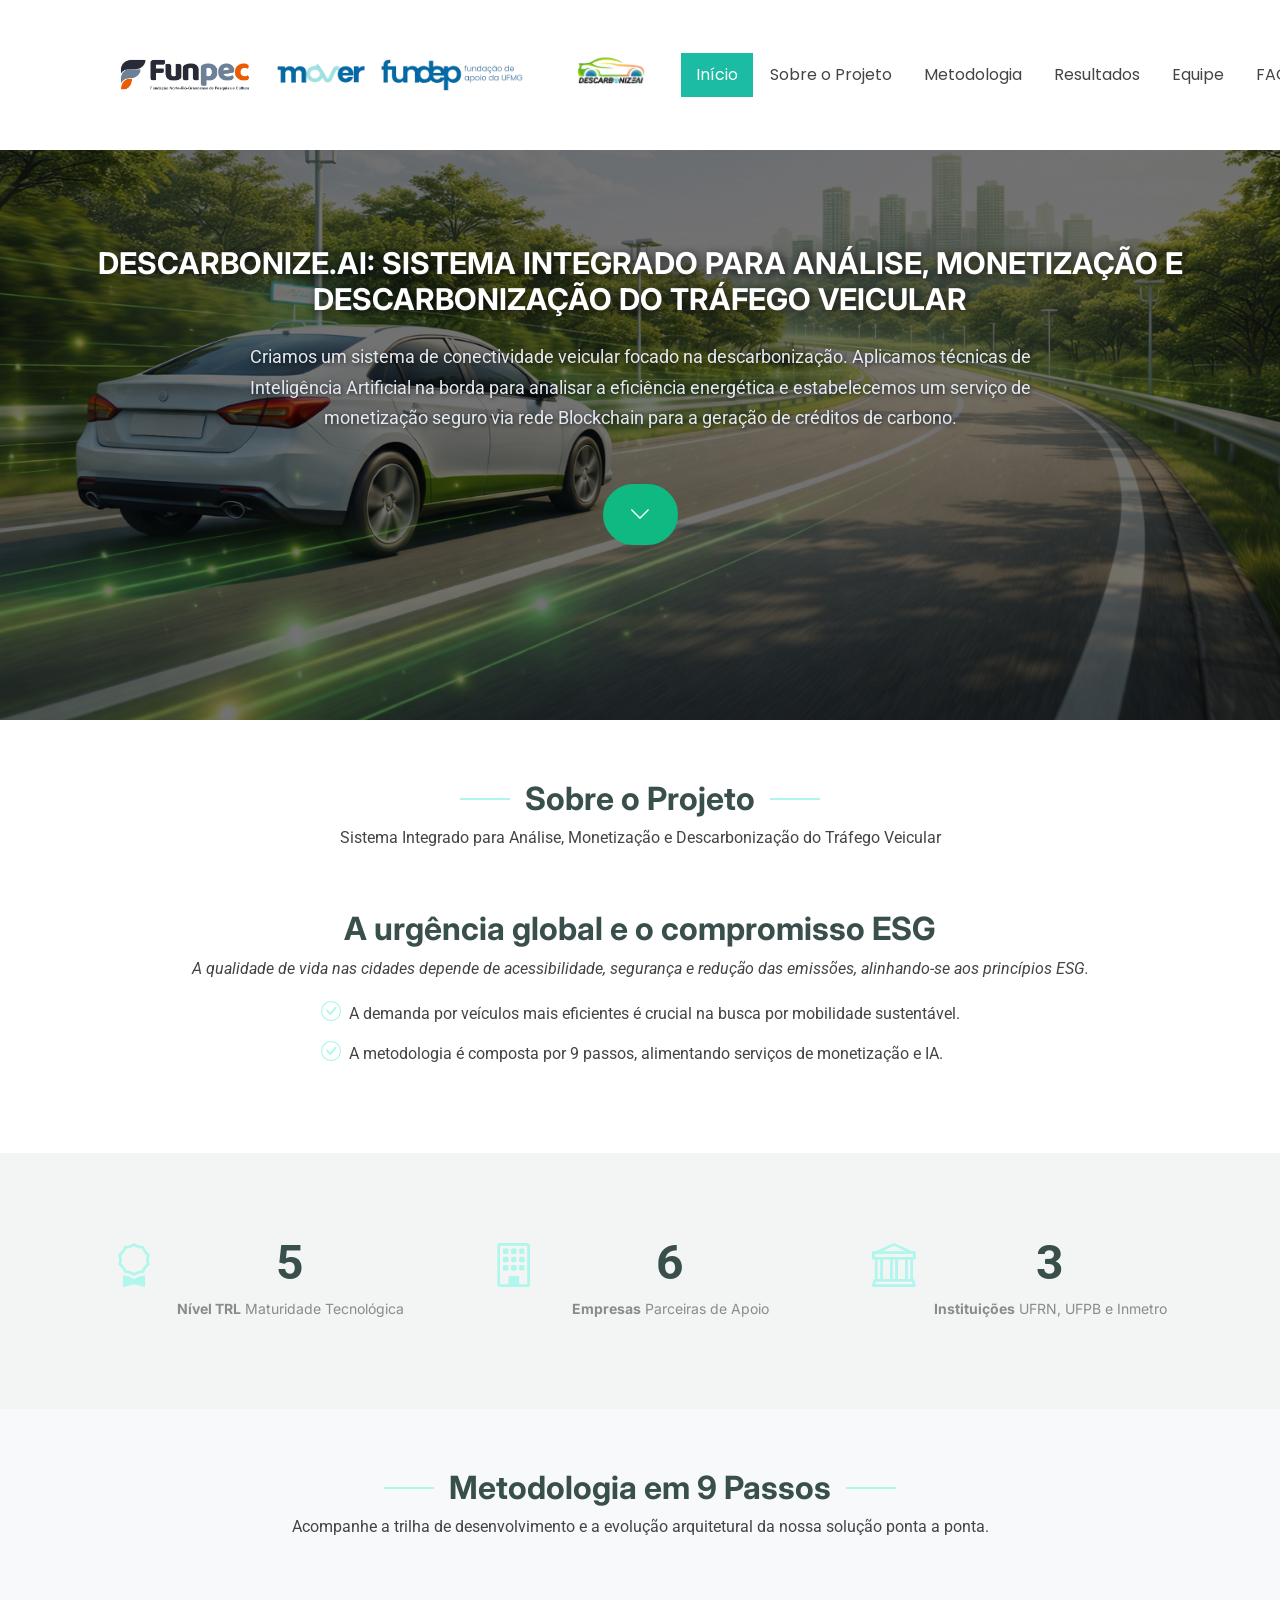
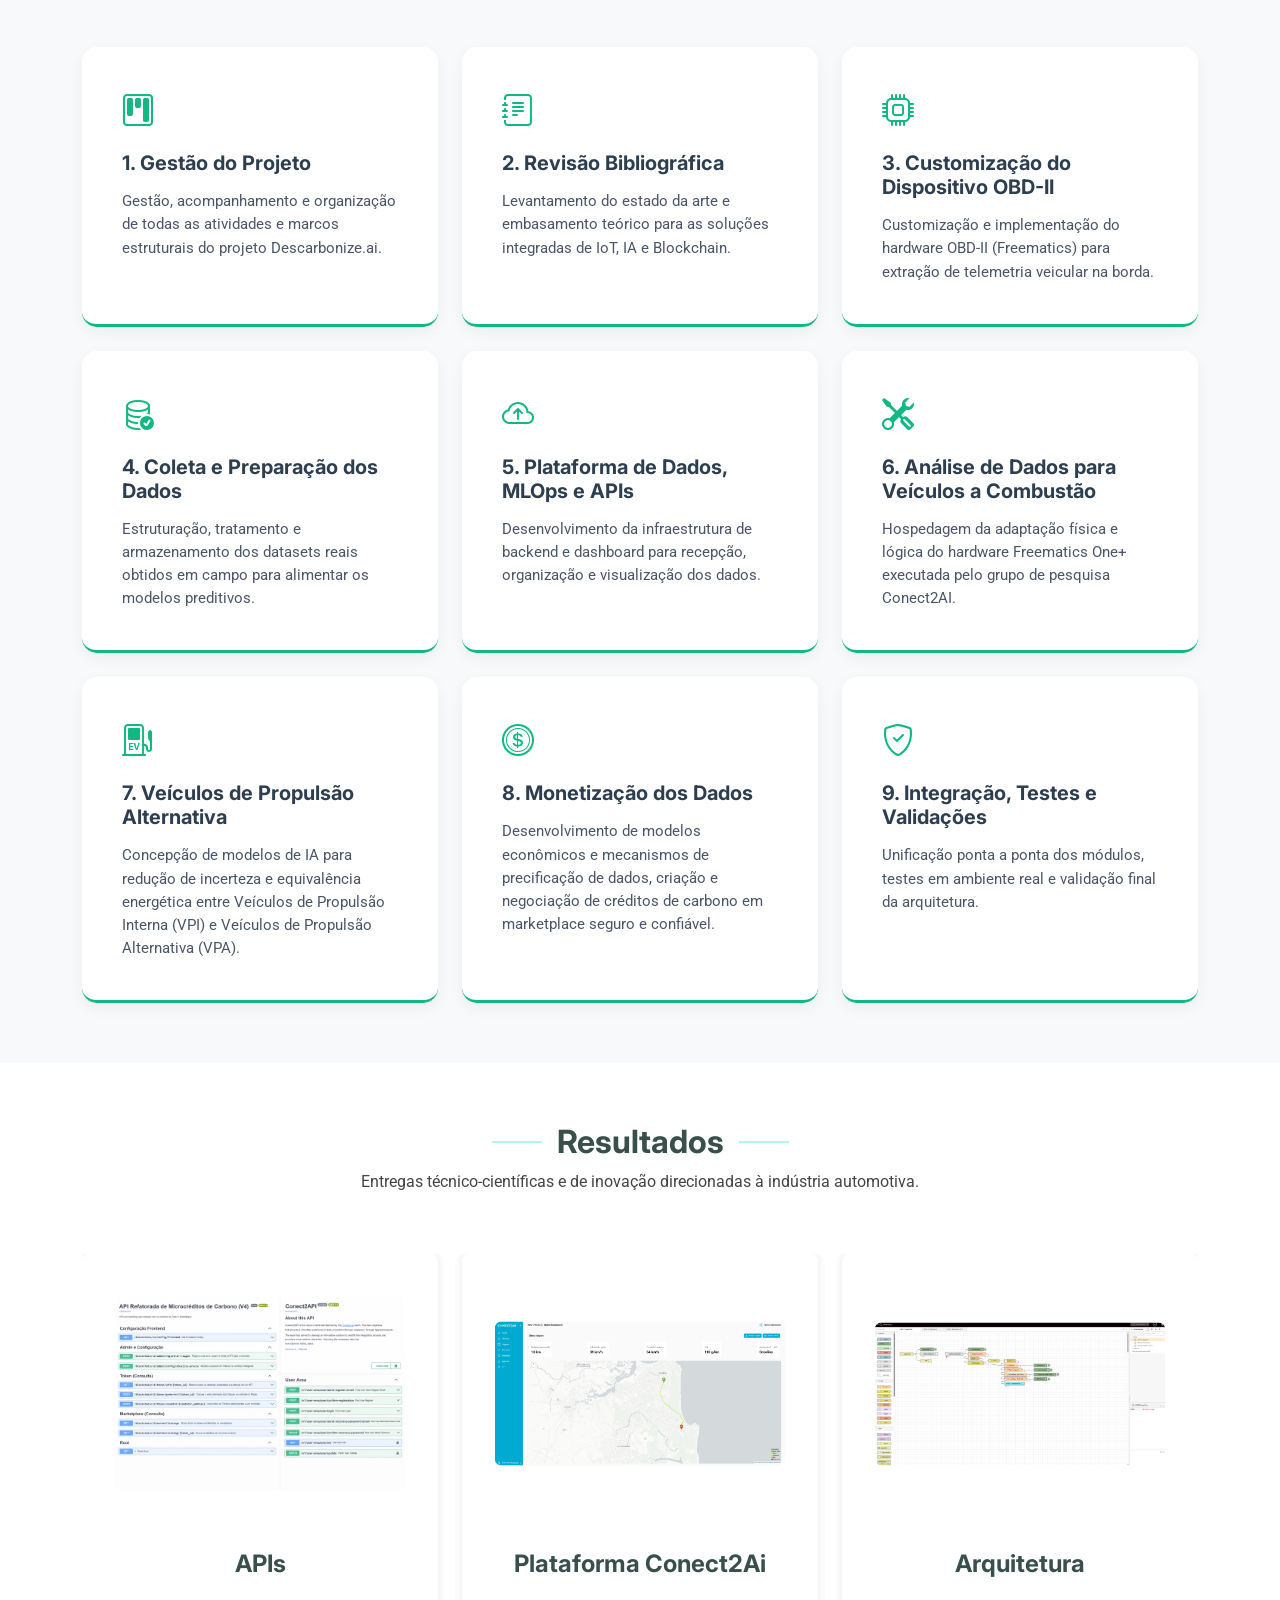
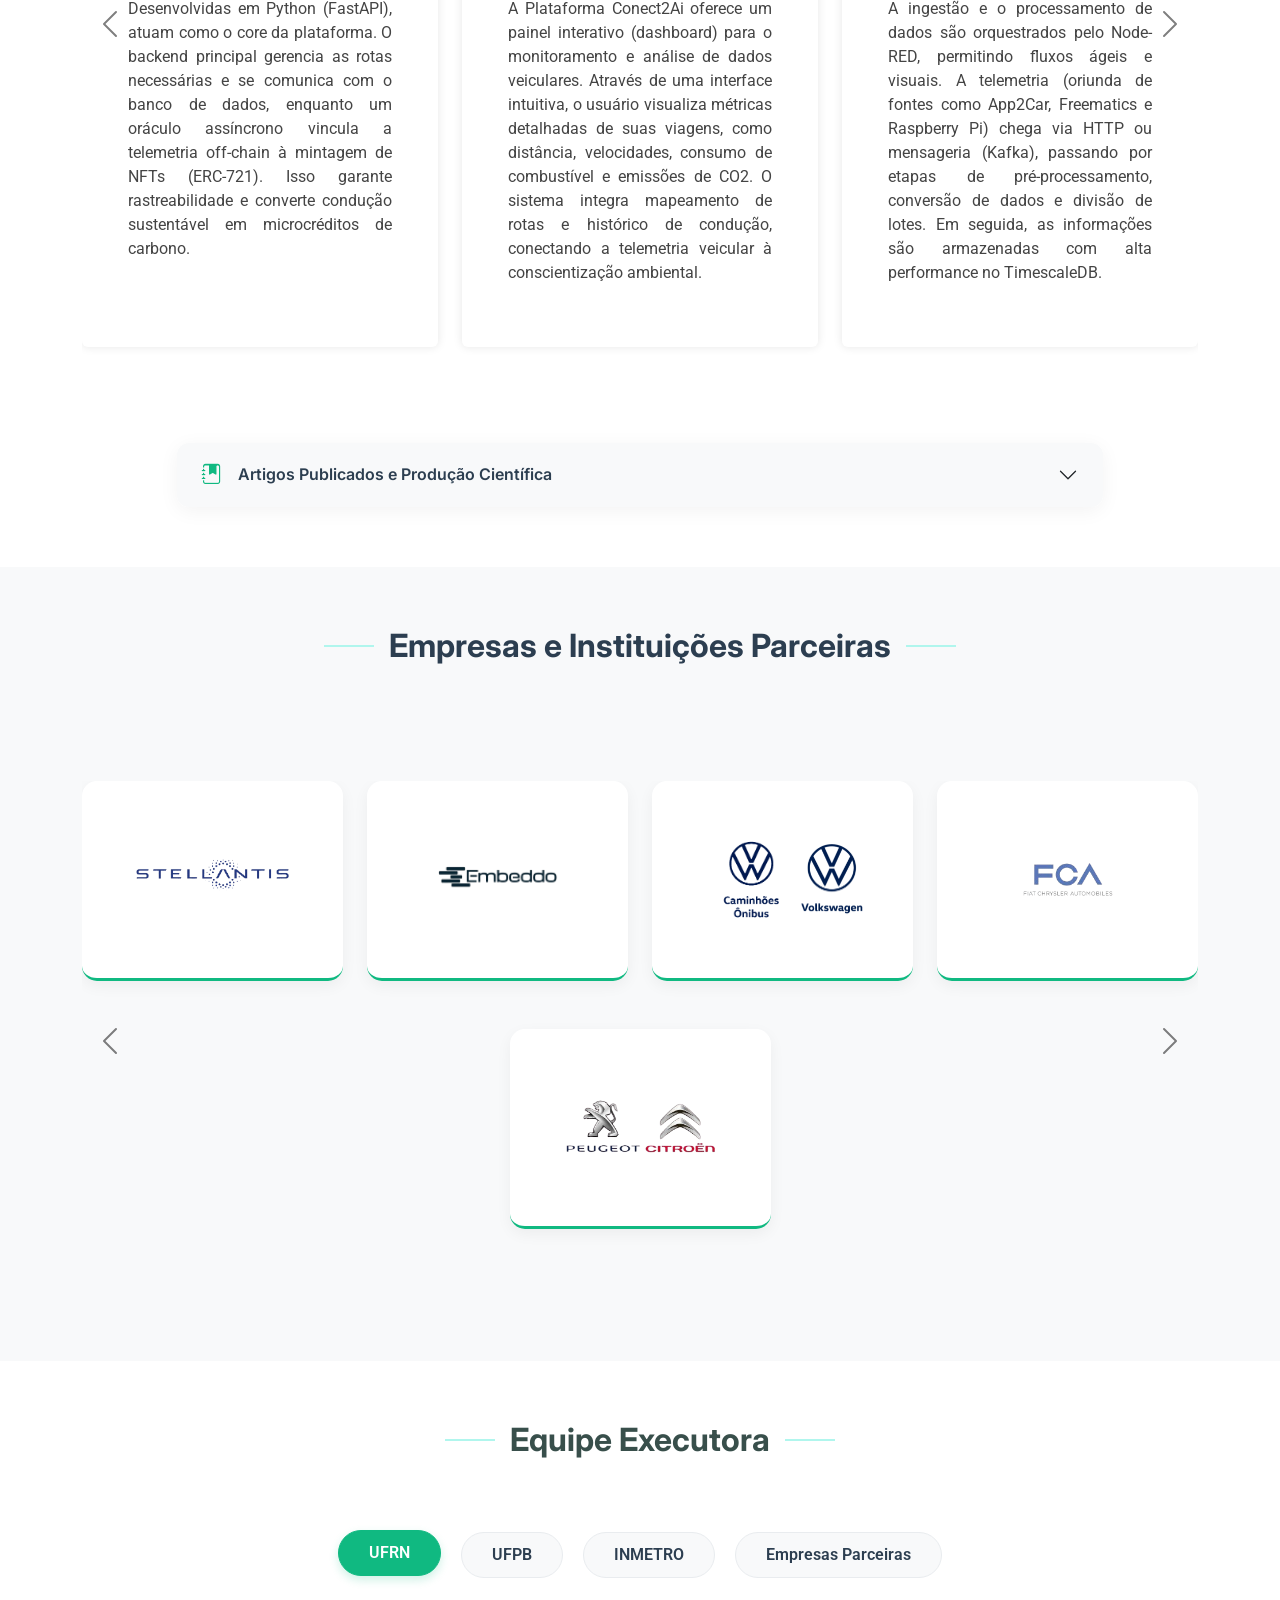
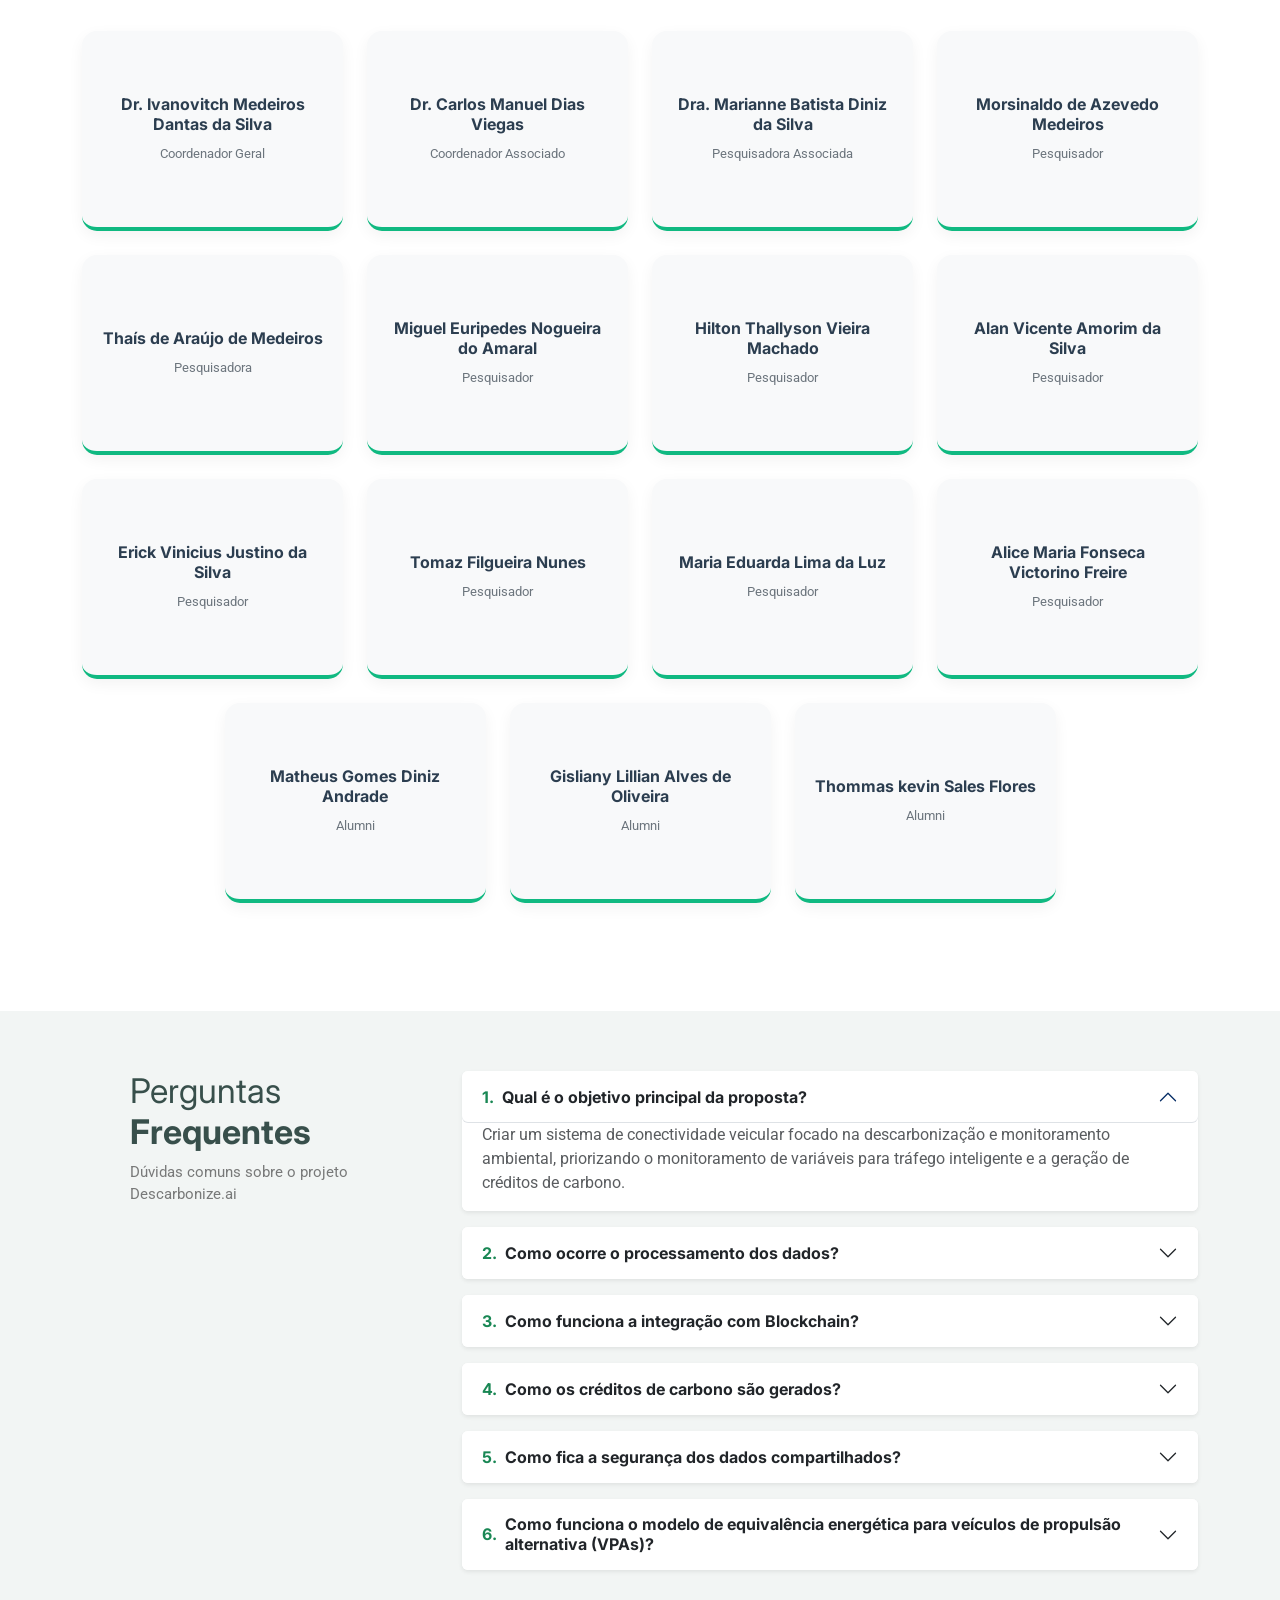
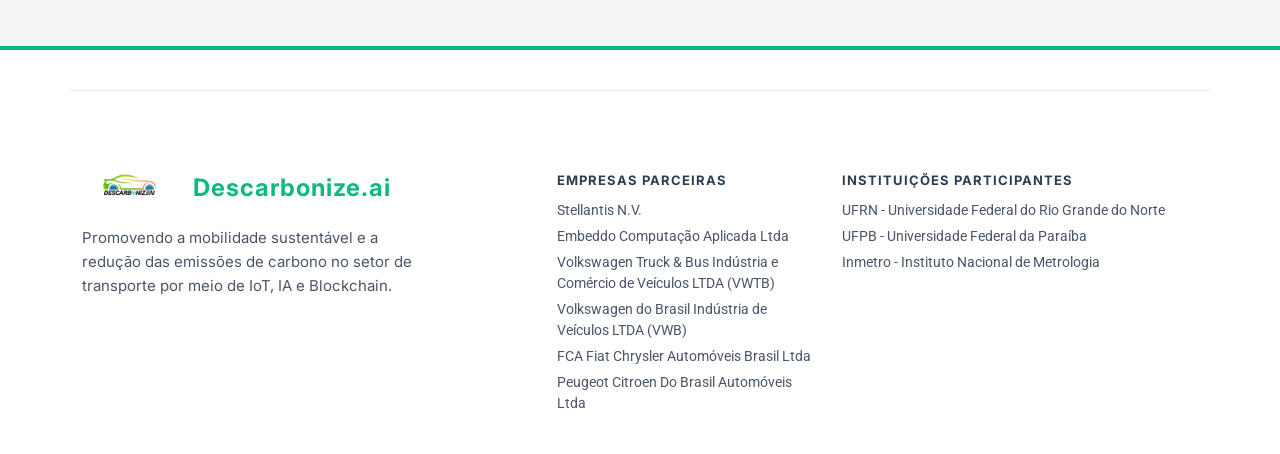
==== commit 83a7239a: "style: atualiza cores de hover, modificar botoes no topo e em about section e atualizar titulos dos " ====
--- a/index.html
+++ b/index.html
@@ -86,8 +86,8 @@
       Criamos um sistema de conectividade veicular focado na descarbonização. Aplicamos técnicas de Inteligência Artificial na borda para analisar a eficiência energética e estabelecemos um serviço de monetização seguro via rede Blockchain para a geração de créditos de carbono.
     </p>
     
-    <a href="#about" class="btn-get-started" style="font-weight: 600; font-size: 16px; letter-spacing: 1px; padding: 14px 40px; border-radius: 50px; background-color: #10b981; color: #ffffff; text-decoration: none; border: 2px solid #10b981; transition: 0.3s; display: inline-block;">
-      Conheça o Projeto
+    <a href="#about" class="btn-get-started" style="font-weight: 600; font-size: 22px; padding: 12px 24px; border-radius: 50px; background-color: #10b981; color: #ffffff; text-decoration: none; border: 2px solid #10b981; transition: 0.3s; display: inline-block;">
+    <i class="bi bi-chevron-down"></i>
     </a>
 
   </div>
@@ -128,9 +128,7 @@
           <li><i class="bi bi-check-circle"></i> <span>A metodologia é composta por 9 passos, alimentando serviços de monetização e IA.</span></li>
         </ul>
         
-        <div class="mt-4">
-            <a href="#services" class="read-more"><span>Ver Metodologia</span><i class="bi bi-arrow-right"></i></a>
-        </div>
+      
       </div>
 
     </div>
@@ -204,7 +202,7 @@
         <div class="service-item position-relative w-100" style="background: #ffffff; padding: 40px; border-radius: 15px; box-shadow: 0 5px 15px rgba(0,0,0,0.05); transition: 0.3s; border-bottom: 3px solid #10b981;">
           <div class="icon mb-3"><i class="bi bi-cpu" style="font-size: 32px; color: #10b981;"></i></div>
           <h4 style="font-size: 20px; font-weight: 700;">
-            <a href="https://github.com/conect2ai/descarbonize.ai/tree/main/03_customizacao-obd-ii" target="_blank" class="stretched-link text-decoration-none card-title-link" style="color: #2c3e50; transition: 0.3s;">3. Implementação Freematics One+</a>
+            <a href="https://github.com/conect2ai/descarbonize.ai/tree/main/03_customizacao-obd-ii" target="_blank" class="stretched-link text-decoration-none card-title-link" style="color: #2c3e50; transition: 0.3s;">3. Customização do Dispositivo OBD-II</a>
           </h4>
           <p style="color: #4a5568; font-size: 14.5px; line-height: 1.6;">Customização e implementação do hardware OBD-II (Freematics) para extração de telemetria veicular na borda.</p>
         </div>
@@ -214,7 +212,7 @@
         <div class="service-item position-relative w-100" style="background: #ffffff; padding: 40px; border-radius: 15px; box-shadow: 0 5px 15px rgba(0,0,0,0.05); transition: 0.3s; border-bottom: 3px solid #10b981;">
           <div class="icon mb-3"><i class="bi bi-database-check" style="font-size: 32px; color: #10b981;"></i></div>
           <h4 style="font-size: 20px; font-weight: 700;">
-            <a href="https://github.com/conect2ai/descarbonize.ai/tree/main/04_dados-coletados" target="_blank" class="stretched-link text-decoration-none card-title-link" style="color: #2c3e50; transition: 0.3s;">4. Dados Coletados</a>
+            <a href="https://github.com/conect2ai/descarbonize.ai/tree/main/04_dados-coletados" target="_blank" class="stretched-link text-decoration-none card-title-link" style="color: #2c3e50; transition: 0.3s;">4. Coleta e Preparação dos Dados</a>
           </h4>
           <p style="color: #4a5568; font-size: 14.5px; line-height: 1.6;">Estruturação, tratamento e armazenamento dos datasets reais obtidos em campo para alimentar os modelos preditivos.</p>
         </div>
@@ -224,7 +222,7 @@
         <div class="service-item position-relative w-100" style="background: #ffffff; padding: 40px; border-radius: 15px; box-shadow: 0 5px 15px rgba(0,0,0,0.05); transition: 0.3s; border-bottom: 3px solid #10b981;">
           <div class="icon mb-3"><i class="bi bi-cloud-arrow-up" style="font-size: 32px; color: #10b981;"></i></div>
           <h4 style="font-size: 20px; font-weight: 700;">
-            <a href="https://github.com/conect2ai/descarbonize.ai/tree/main/05_plataforma-coleta" target="_blank" class="stretched-link text-decoration-none card-title-link" style="color: #2c3e50; transition: 0.3s;">5. Plataforma de Coleta</a>
+            <a href="https://github.com/conect2ai/descarbonize.ai/tree/main/05_plataforma-coleta" target="_blank" class="stretched-link text-decoration-none card-title-link" style="color: #2c3e50; transition: 0.3s;">5. Plataforma de Dados, MLOps e APIs</a>
           </h4>
           <p style="color: #4a5568; font-size: 14.5px; line-height: 1.6;">Desenvolvimento da infraestrutura de backend e dashboard para recepção, organização e visualização dos dados.</p>
         </div>
@@ -234,7 +232,7 @@
         <div class="service-item position-relative w-100" style="background: #ffffff; padding: 40px; border-radius: 15px; box-shadow: 0 5px 15px rgba(0,0,0,0.05); transition: 0.3s; border-bottom: 3px solid #10b981;">
           <div class="icon mb-3"><i class="bi bi-tools" style="font-size: 32px; color: #10b981;"></i></div>
           <h4 style="font-size: 20px; font-weight: 700;">
-            <a href="https://github.com/conect2ai/descarbonize.ai/tree/main/06_analise-dados-combustao-ia/freematics_descarbonize" target="_blank" class="stretched-link text-decoration-none card-title-link" style="color: #2c3e50; transition: 0.3s;">6. Adaptação de Hardware</a>
+            <a href="https://github.com/conect2ai/descarbonize.ai/tree/main/06_analise-dados-combustao-ia/freematics_descarbonize" target="_blank" class="stretched-link text-decoration-none card-title-link" style="color: #2c3e50; transition: 0.3s;">6. Análise de Dados para Veículos a Combustão</a>
           </h4>
           <p style="color: #4a5568; font-size: 14.5px; line-height: 1.6;">Hospedagem da adaptação física e lógica do hardware Freematics One+ executada pelo grupo de pesquisa Conect2AI.</p>
         </div>
@@ -264,7 +262,7 @@
         <div class="service-item position-relative w-100" style="background: #ffffff; padding: 40px; border-radius: 15px; box-shadow: 0 5px 15px rgba(0,0,0,0.05); transition: 0.3s; border-bottom: 3px solid #10b981;">
           <div class="icon mb-3"><i class="bi bi-shield-check" style="font-size: 32px; color: #10b981;"></i></div>
           <h4 style="font-size: 20px; font-weight: 700;">
-            <a href="https://github.com/conect2ai/descarbonize.ai/tree/main/09_integracao-testes-validacoes" target="_blank" class="stretched-link text-decoration-none card-title-link" style="color: #2c3e50; transition: 0.3s;">9. Integração e Validações</a>
+            <a href="https://github.com/conect2ai/descarbonize.ai/tree/main/09_integracao-testes-validacoes" target="_blank" class="stretched-link text-decoration-none card-title-link" style="color: #2c3e50; transition: 0.3s;">9. Integração, Testes e Validações</a>
           </h4>
           <p style="color: #4a5568; font-size: 14.5px; line-height: 1.6;">Unificação ponta a ponta dos módulos, testes em ambiente real e validação final da arquitetura.</p>
         </div>
--- a/assets/css/main.css
+++ b/assets/css/main.css
@@ -22,7 +22,7 @@
   --background-color: #ffffff; /* Background color for the entire website, including individual sections */
   --default-color: #444444; /* Default color used for the majority of the text content across the entire website */
   --heading-color: #384f4b; /* Color for headings, subheadings and title throughout the website */
-  --accent-color: #1bbca3; /* Accent color that represents your brand on the website. It's used for buttons, links, and other elements that need to stand out */
+  --accent-color: #b0f6ed; /* Accent color that represents your brand on the website. It's used for buttons, links, and other elements that need to stand out */
   --surface-color: #ffffff; /* The surface color is used as a background of boxed elements within sections, such as cards, icon boxes, or other elements that require a visual separation from the global background. */
   --contrast-color: #ffffff; /* Contrast color for text, ensuring readability against backgrounds of accent, heading, or default colors. */
 }
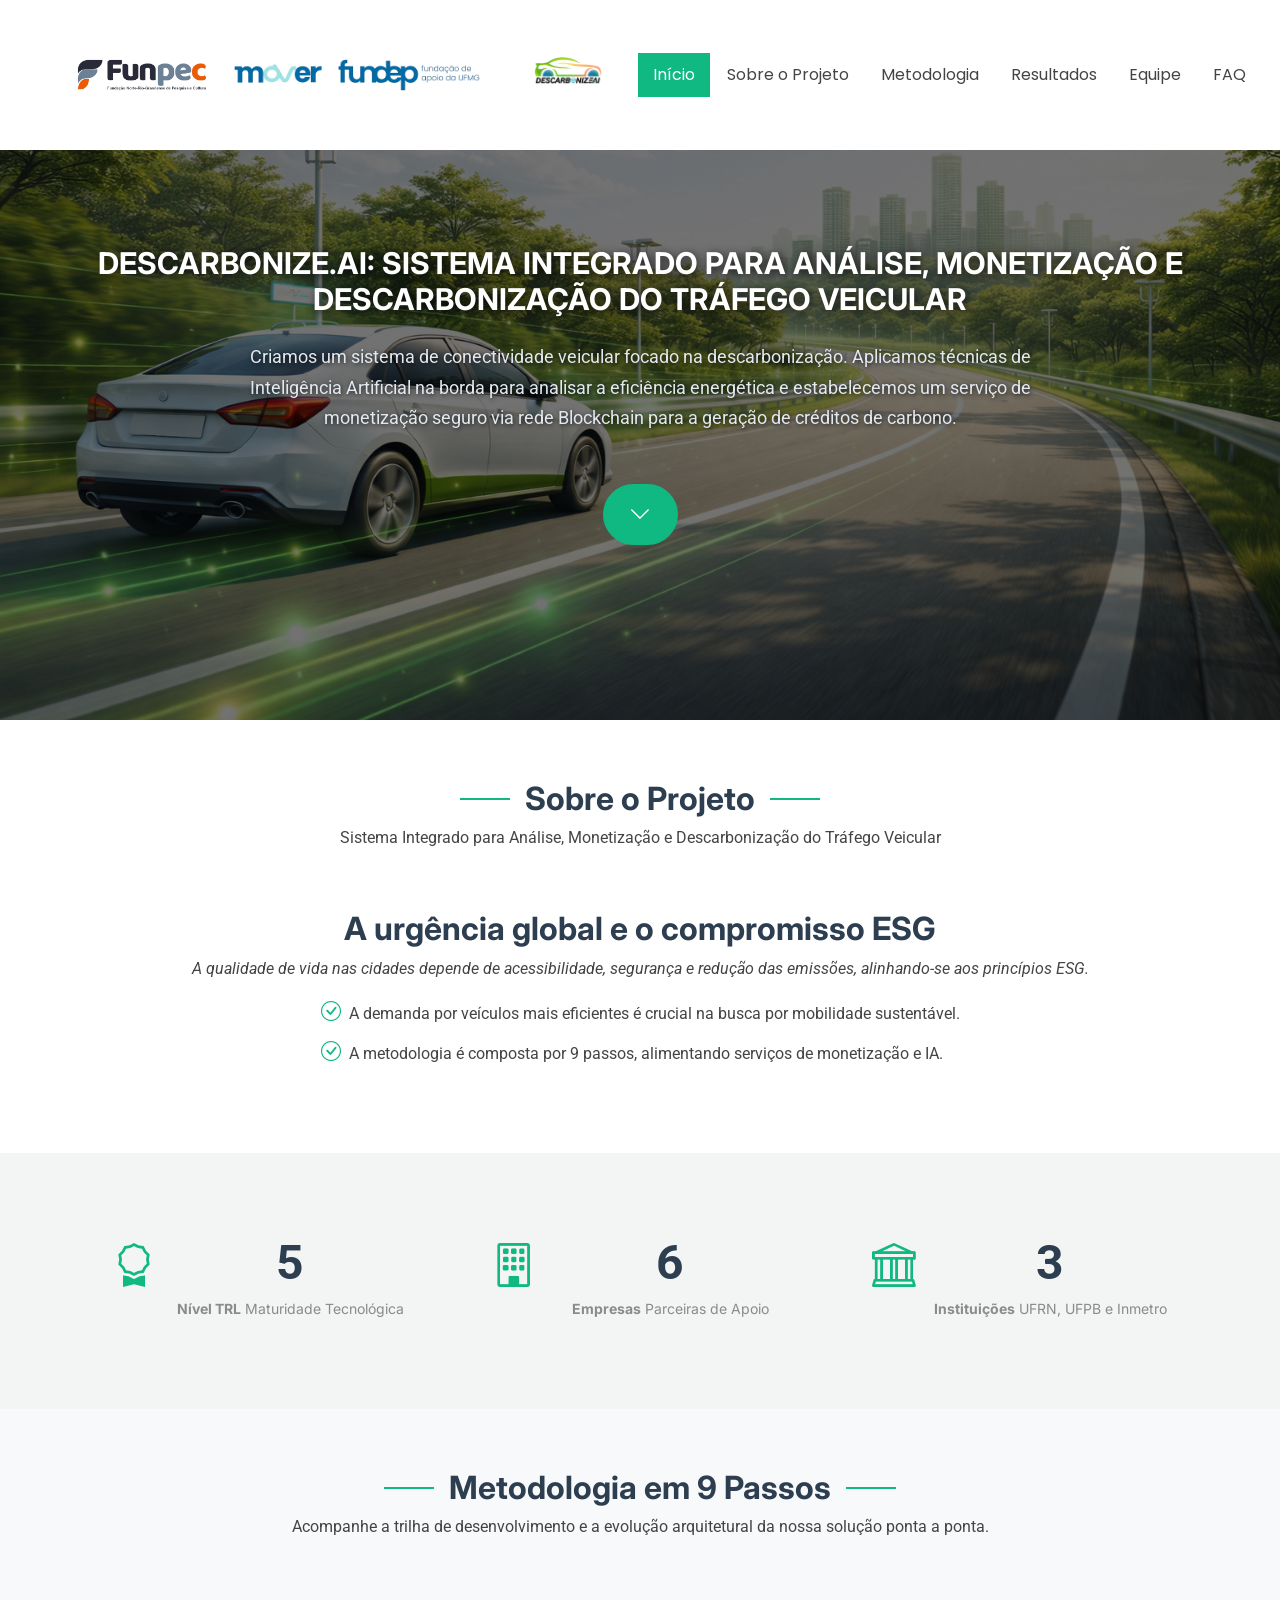
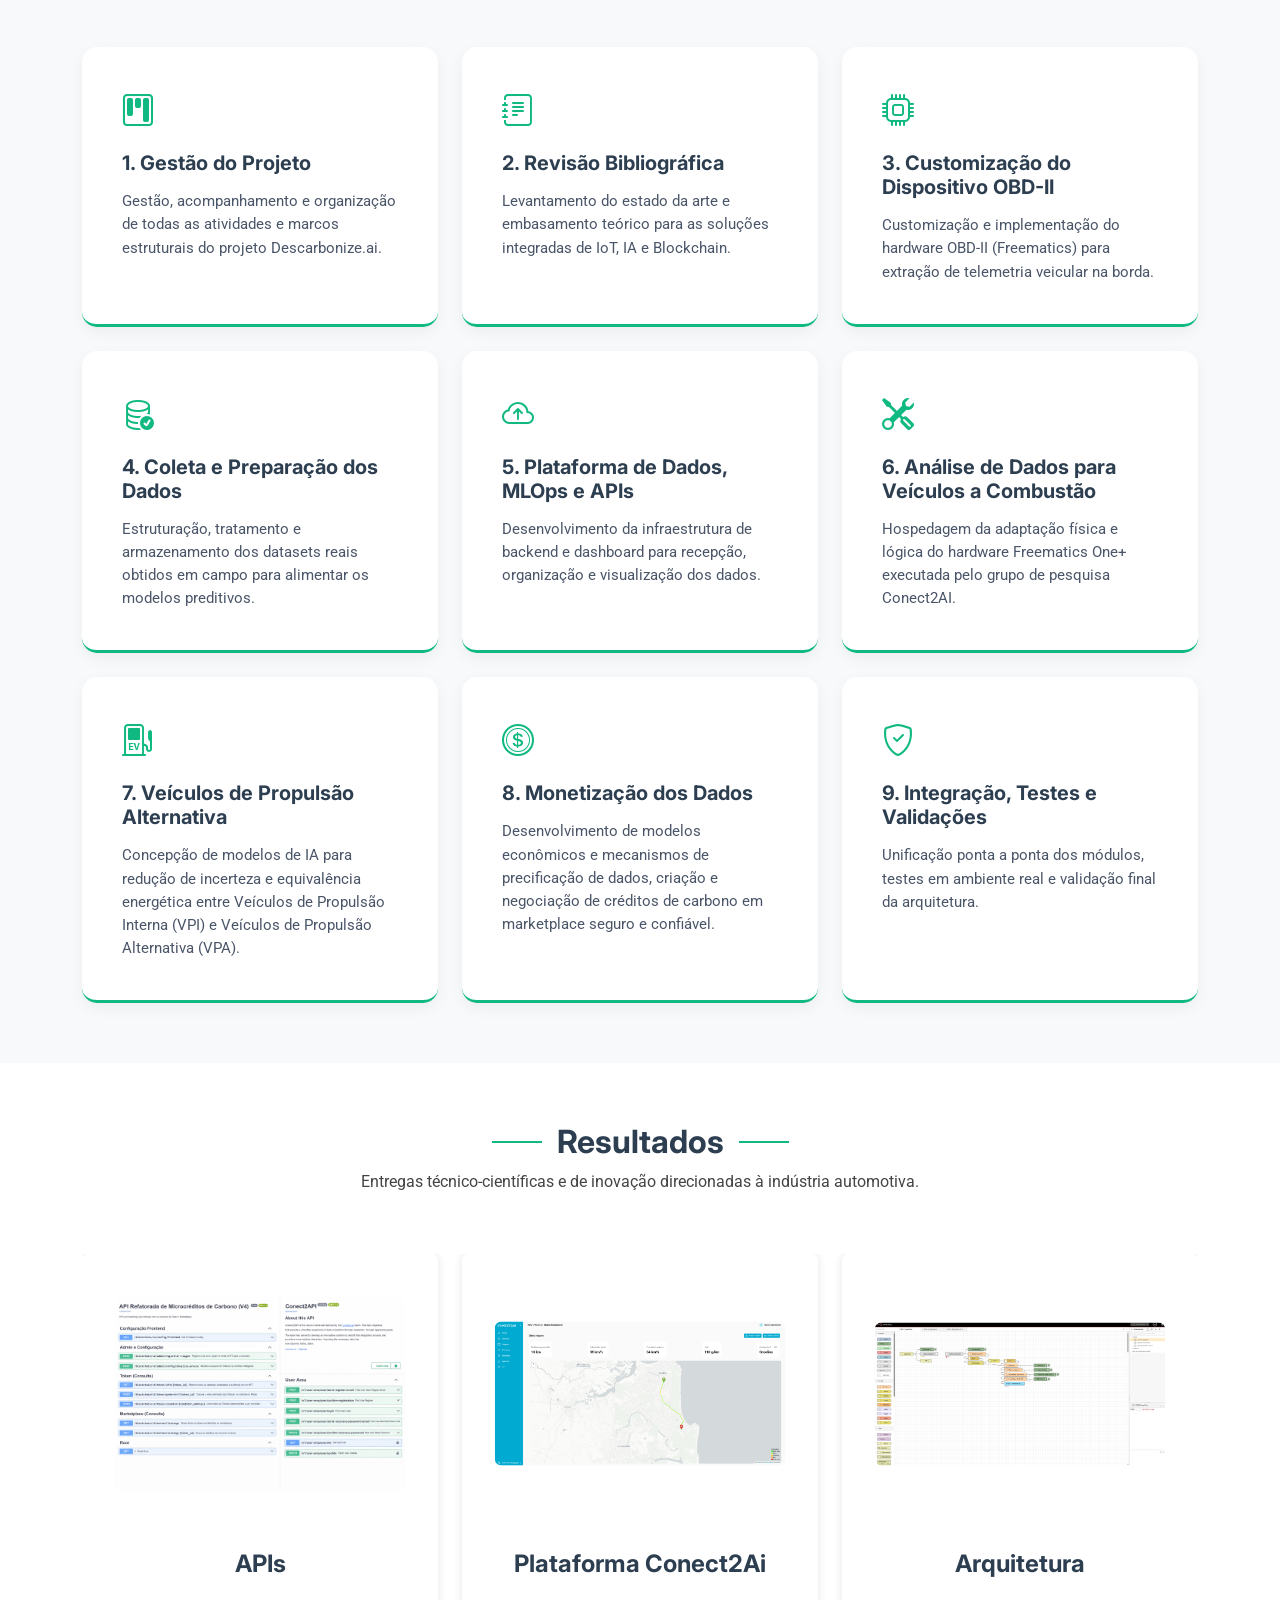
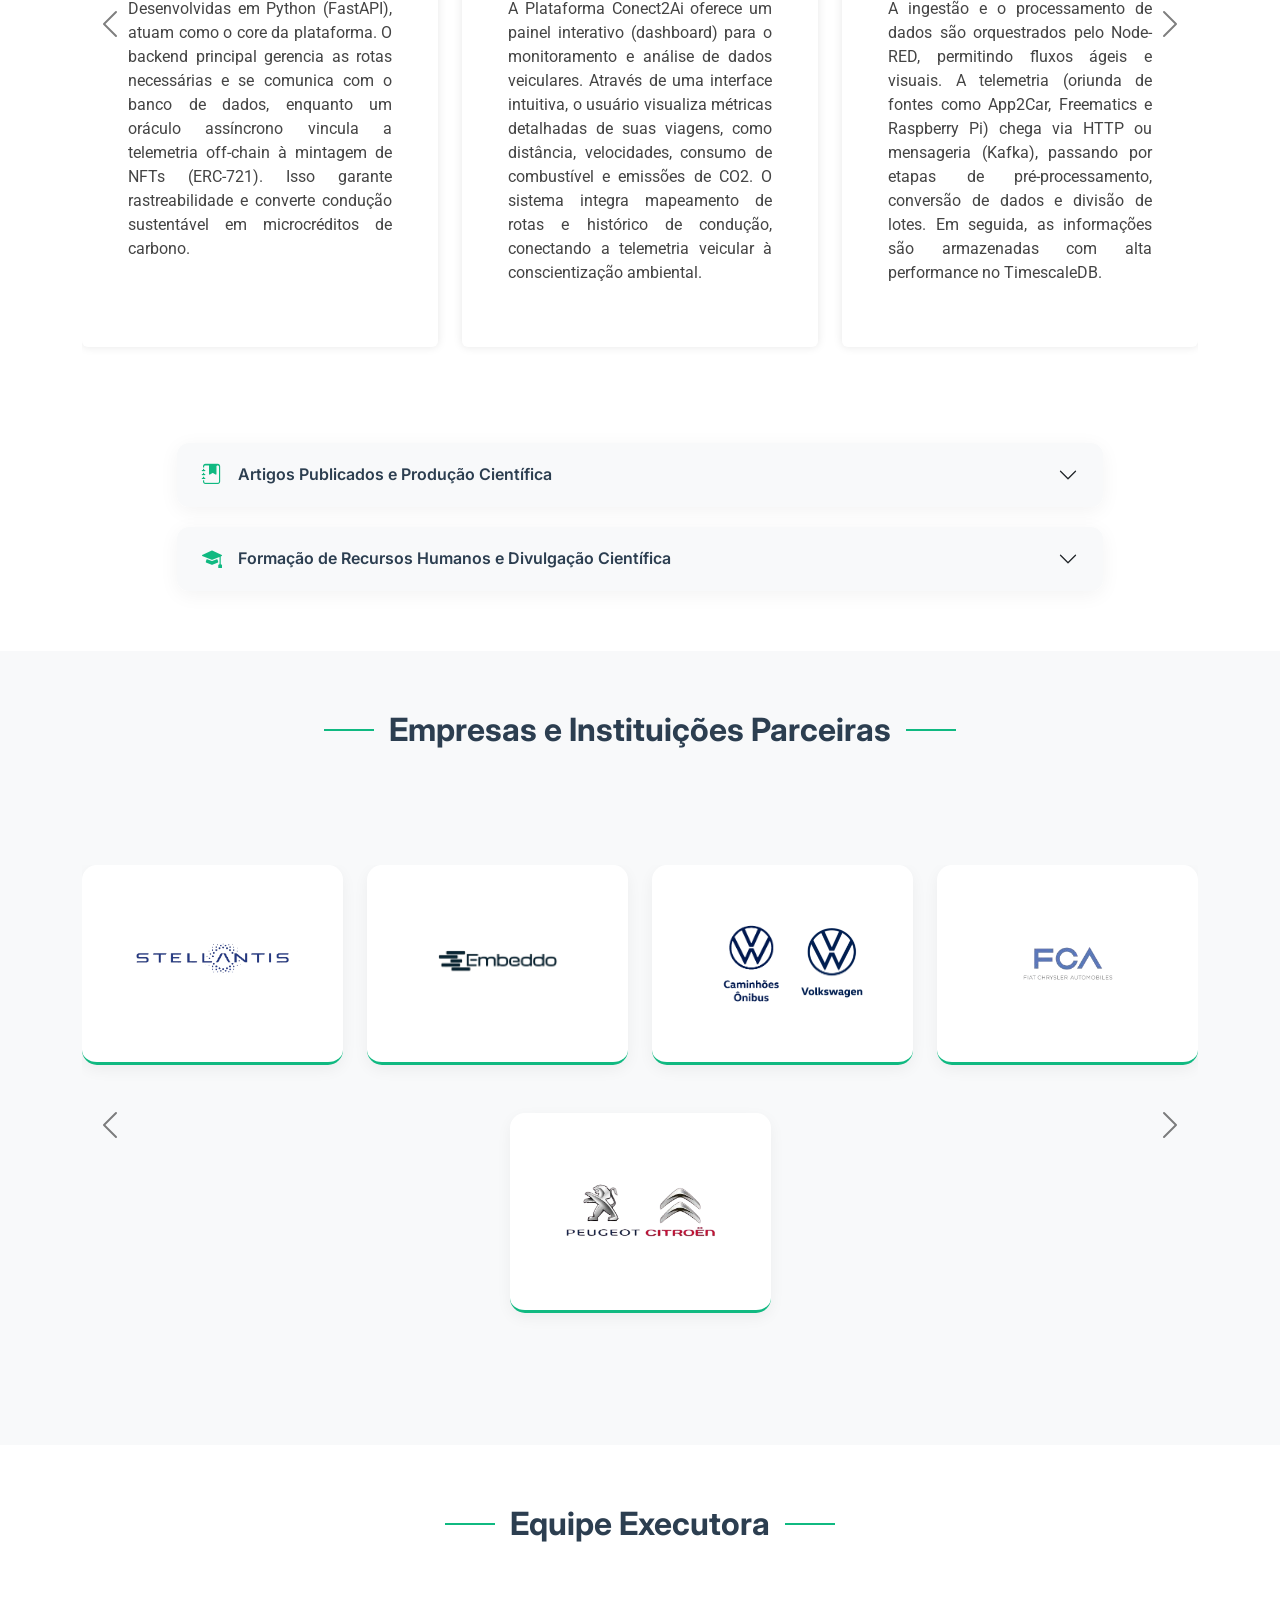
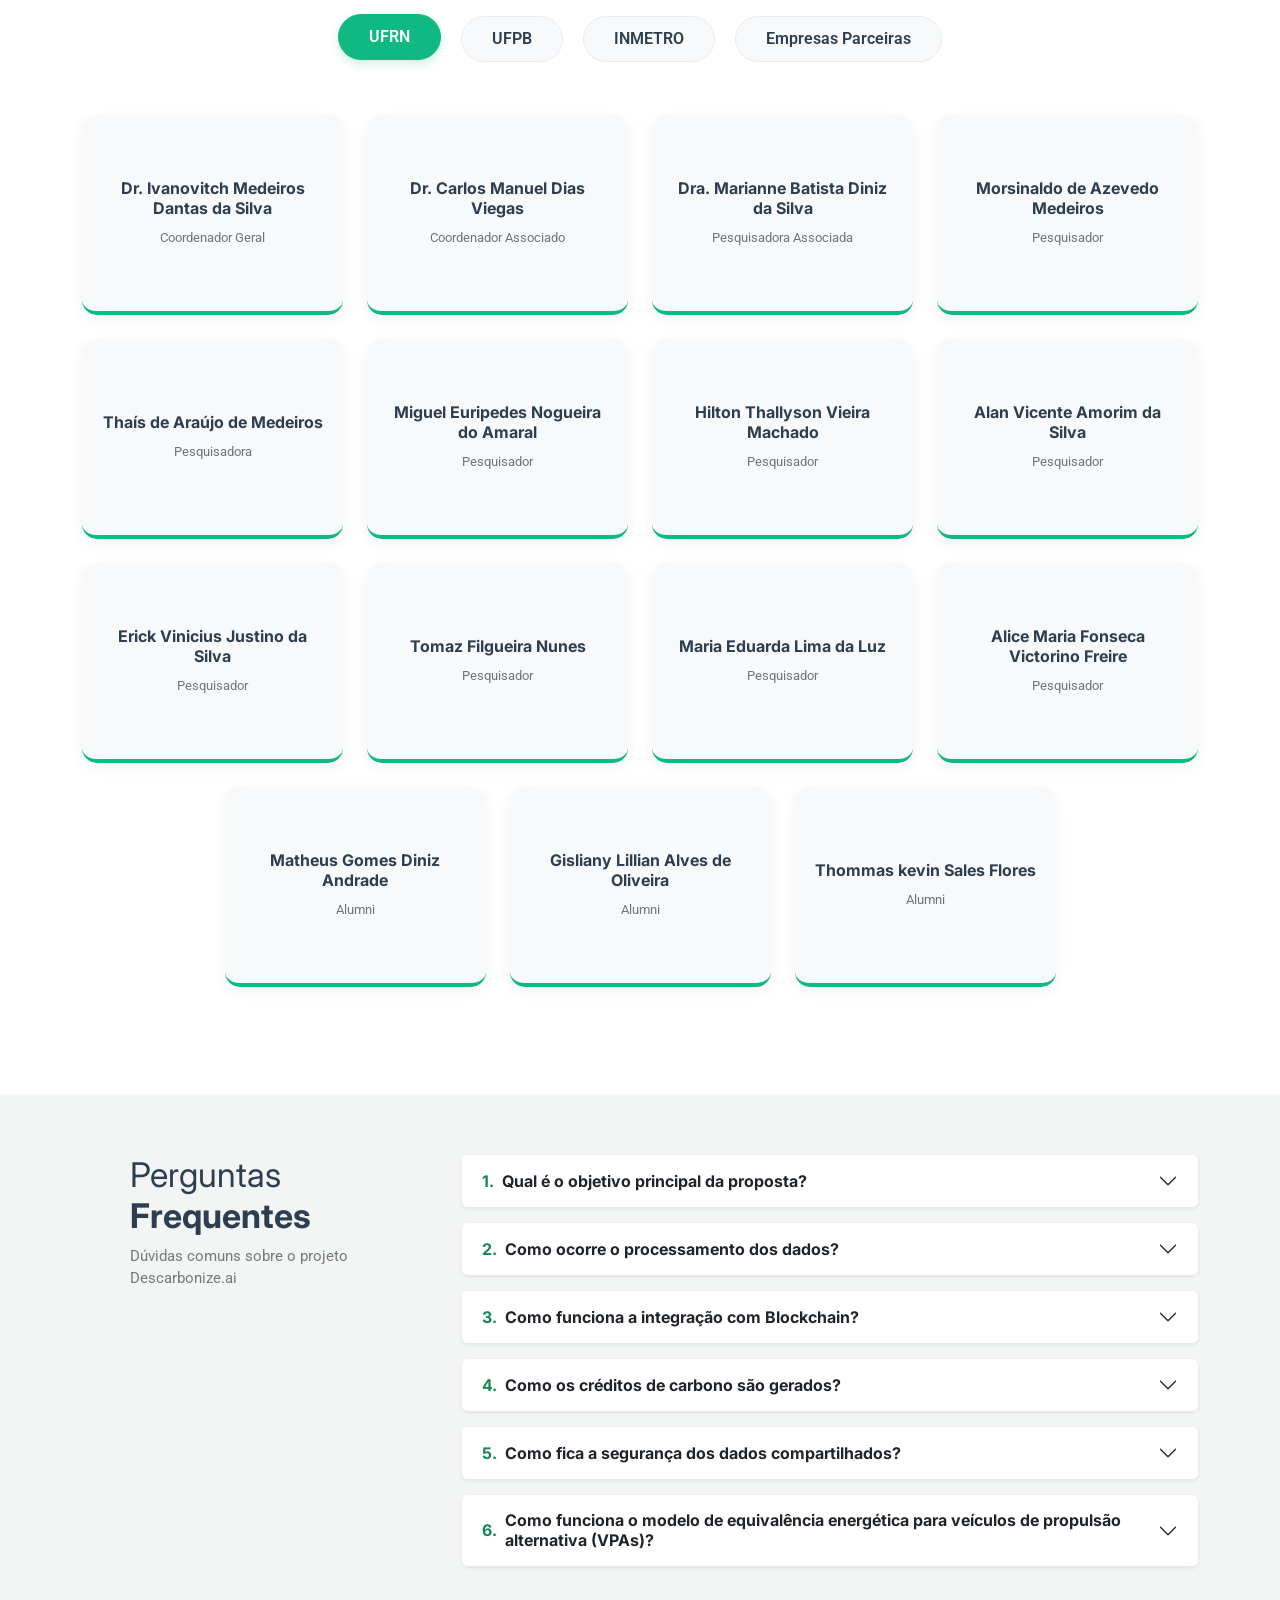
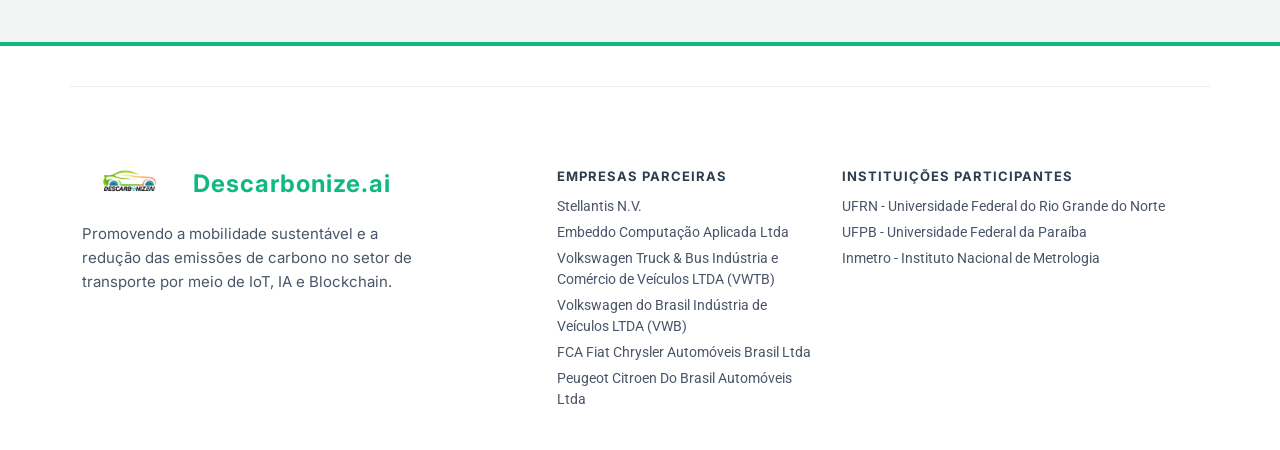
==== commit 0be4a291: "feat: formacao academica e melhorias de design" ====
--- a/index.html
+++ b/index.html
@@ -13,7 +13,7 @@
 
   <link href="https://fonts.googleapis.com" rel="preconnect">
   <link href="https://fonts.gstatic.com" rel="preconnect" crossorigin>
-  <link href="https://fonts.googleapis.com/css2?family=Roboto:ital,wght@0,100;0,300;0,400;0,500;0,700;0,900;1,100;1,300;1,400;1,500;1,700;1,900&family=Poppins:ital,wght@0,100;0,200;0,300;0,400;0,500;0,600;0,700;0,800;0,900;1,100;1,200;1,300;1,400;1,500;1,600;1,700;1,800;1,900&family=Inter:wght@100;200;300;400;500;600;700;800;900&display=swap" rel="stylesheet">
+  <link href="https://fonts.googleapis.com/css2?family=Roboto:ital,wght@0,300;0,400;0,500;0,700;1,400&family=Poppins:wght@400;500;600;700&family=Inter:wght@400;600;700;800&display=swap" rel="stylesheet">
 
   <link href="assets/vendor/bootstrap/css/bootstrap.min.css" rel="stylesheet">
   <link href="assets/vendor/bootstrap-icons/bootstrap-icons.css" rel="stylesheet">
@@ -28,7 +28,7 @@
 
  <header id="header" class="header d-flex align-items-center fixed-top">
   <div class="container-fluid position-relative d-flex align-items-center justify-content-between"
-       style="padding-left:120px; padding-right:60px;">
+       style="padding-left: clamp(15px, 6vw, 120px); padding-right: clamp(15px, 3vw, 60px);">
 
     <a href="index.html" class="logo d-flex align-items-center text-decoration-none" style="gap:20px;">
       
@@ -59,6 +59,15 @@
     </nav>
 
   </div>
+
+  <style>
+    /* Header responsivo: escala os 3 logos de forma fluida para caberem (junto com o menu)
+       em qualquer largura, sem ocultar nenhuma marca */
+    @media (max-width: 768px) {
+      #header .logo { gap: 6px !important; }
+      #header .logo img { height: clamp(14px, 4.6vw, 34px) !important; max-height: 34px !important; }
+    }
+  </style>
 </header>
 
  <section id="hero" class="hero section position-relative d-flex align-items-center justify-content-center" style="min-height: 80vh; padding-top: 160px; padding-bottom: 80px; overflow: hidden; background-color: #111;">
@@ -78,9 +87,9 @@
   
   <div class="container position-relative text-center" style="z-index: 2; padding: 0 20px; width: 100%;">
     
-    <h6 style="color: #ffffff; font-size: 30px; font-weight: 700; margin-bottom: 25px; text-shadow: 2px 2px 10px rgba(0,0,0,0.8);">
+    <h1 style="color: #ffffff; font-size: 30px; font-weight: 700; margin-bottom: 25px; text-shadow: 2px 2px 10px rgba(0,0,0,0.8);">
      DESCARBONIZE.AI: SISTEMA INTEGRADO PARA ANÁLISE, MONETIZAÇÃO E DESCARBONIZAÇÃO DO TRÁFEGO VEICULAR
-    </h6>
+    </h1>
     
     <p style="color: #e2e8f0; font-size: 18px; max-width: 850px; margin: 0 auto 40px auto; line-height: 1.7; text-shadow: 1px 1px 5px rgba(0,0,0,0.8); text-align: center;">
       Criamos um sistema de conectividade veicular focado na descarbonização. Aplicamos técnicas de Inteligência Artificial na borda para analisar a eficiência energética e estabelecemos um serviço de monetização seguro via rede Blockchain para a geração de créditos de carbono.
@@ -100,7 +109,7 @@
     }
     
     @media (max-width: 768px) {
-      #hero h6 { font-size: 22px !important; }
+      #hero h1 { font-size: 22px !important; }
       #hero p { 
         font-size: 16px !important; 
         text-align: center !important;
@@ -182,7 +191,7 @@
         <div class="service-item position-relative w-100" style="background: #ffffff; padding: 40px; border-radius: 15px; box-shadow: 0 5px 15px rgba(0,0,0,0.05); transition: 0.3s; border-bottom: 3px solid #10b981;">
           <div class="icon mb-3"><i class="bi bi-kanban" style="font-size: 32px; color: #10b981;"></i></div>
           <h4 style="font-size: 20px; font-weight: 700;">
-            <a href="https://github.com/conect2ai/descarbonize.ai/tree/main/01_gestao" target="_blank" class="stretched-link text-decoration-none card-title-link" style="color: #2c3e50; transition: 0.3s;">1. Gestão do Projeto</a>
+            <a href="https://github.com/conect2ai/descarbonize.ai/tree/main/1_gestao" target="_blank" class="stretched-link text-decoration-none card-title-link" style="color: #2c3e50; transition: 0.3s;">1. Gestão do Projeto</a>
           </h4>
           <p style="color: #4a5568; font-size: 14.5px; line-height: 1.6;">Gestão, acompanhamento e organização de todas as atividades e marcos estruturais do projeto Descarbonize.ai.</p>
         </div>
@@ -192,7 +201,7 @@
         <div class="service-item position-relative w-100" style="background: #ffffff; padding: 40px; border-radius: 15px; box-shadow: 0 5px 15px rgba(0,0,0,0.05); transition: 0.3s; border-bottom: 3px solid #10b981;">
           <div class="icon mb-3"><i class="bi bi-journal-text" style="font-size: 32px; color: #10b981;"></i></div>
           <h4 style="font-size: 20px; font-weight: 700;">
-            <a href="https://github.com/conect2ai/descarbonize.ai/tree/main/02_revisao-bibliografica" target="_blank" class="stretched-link text-decoration-none card-title-link" style="color: #2c3e50; transition: 0.3s;">2. Revisão Bibliográfica</a>
+            <a href="https://github.com/conect2ai/descarbonize.ai/tree/main/2_revisao-bibliografica" target="_blank" class="stretched-link text-decoration-none card-title-link" style="color: #2c3e50; transition: 0.3s;">2. Revisão Bibliográfica</a>
           </h4>
           <p style="color: #4a5568; font-size: 14.5px; line-height: 1.6;">Levantamento do estado da arte e embasamento teórico para as soluções integradas de IoT, IA e Blockchain.</p>
         </div>
@@ -202,7 +211,7 @@
         <div class="service-item position-relative w-100" style="background: #ffffff; padding: 40px; border-radius: 15px; box-shadow: 0 5px 15px rgba(0,0,0,0.05); transition: 0.3s; border-bottom: 3px solid #10b981;">
           <div class="icon mb-3"><i class="bi bi-cpu" style="font-size: 32px; color: #10b981;"></i></div>
           <h4 style="font-size: 20px; font-weight: 700;">
-            <a href="https://github.com/conect2ai/descarbonize.ai/tree/main/03_customizacao-obd-ii" target="_blank" class="stretched-link text-decoration-none card-title-link" style="color: #2c3e50; transition: 0.3s;">3. Customização do Dispositivo OBD-II</a>
+            <a href="https://github.com/conect2ai/descarbonize.ai/tree/main/3_customizacao-obd-ii" target="_blank" class="stretched-link text-decoration-none card-title-link" style="color: #2c3e50; transition: 0.3s;">3. Customização do Dispositivo OBD-II</a>
           </h4>
           <p style="color: #4a5568; font-size: 14.5px; line-height: 1.6;">Customização e implementação do hardware OBD-II (Freematics) para extração de telemetria veicular na borda.</p>
         </div>
@@ -212,7 +221,7 @@
         <div class="service-item position-relative w-100" style="background: #ffffff; padding: 40px; border-radius: 15px; box-shadow: 0 5px 15px rgba(0,0,0,0.05); transition: 0.3s; border-bottom: 3px solid #10b981;">
           <div class="icon mb-3"><i class="bi bi-database-check" style="font-size: 32px; color: #10b981;"></i></div>
           <h4 style="font-size: 20px; font-weight: 700;">
-            <a href="https://github.com/conect2ai/descarbonize.ai/tree/main/04_dados-coletados" target="_blank" class="stretched-link text-decoration-none card-title-link" style="color: #2c3e50; transition: 0.3s;">4. Coleta e Preparação dos Dados</a>
+            <a href="https://github.com/conect2ai/descarbonize.ai/tree/main/4_dados-coletados" target="_blank" class="stretched-link text-decoration-none card-title-link" style="color: #2c3e50; transition: 0.3s;">4. Coleta e Preparação dos Dados</a>
           </h4>
           <p style="color: #4a5568; font-size: 14.5px; line-height: 1.6;">Estruturação, tratamento e armazenamento dos datasets reais obtidos em campo para alimentar os modelos preditivos.</p>
         </div>
@@ -222,7 +231,7 @@
         <div class="service-item position-relative w-100" style="background: #ffffff; padding: 40px; border-radius: 15px; box-shadow: 0 5px 15px rgba(0,0,0,0.05); transition: 0.3s; border-bottom: 3px solid #10b981;">
           <div class="icon mb-3"><i class="bi bi-cloud-arrow-up" style="font-size: 32px; color: #10b981;"></i></div>
           <h4 style="font-size: 20px; font-weight: 700;">
-            <a href="https://github.com/conect2ai/descarbonize.ai/tree/main/05_plataforma-coleta" target="_blank" class="stretched-link text-decoration-none card-title-link" style="color: #2c3e50; transition: 0.3s;">5. Plataforma de Dados, MLOps e APIs</a>
+            <a href="https://github.com/conect2ai/descarbonize.ai/tree/main/5_plataforma-coleta" target="_blank" class="stretched-link text-decoration-none card-title-link" style="color: #2c3e50; transition: 0.3s;">5. Plataforma de Dados, MLOps e APIs</a>
           </h4>
           <p style="color: #4a5568; font-size: 14.5px; line-height: 1.6;">Desenvolvimento da infraestrutura de backend e dashboard para recepção, organização e visualização dos dados.</p>
         </div>
@@ -232,7 +241,7 @@
         <div class="service-item position-relative w-100" style="background: #ffffff; padding: 40px; border-radius: 15px; box-shadow: 0 5px 15px rgba(0,0,0,0.05); transition: 0.3s; border-bottom: 3px solid #10b981;">
           <div class="icon mb-3"><i class="bi bi-tools" style="font-size: 32px; color: #10b981;"></i></div>
           <h4 style="font-size: 20px; font-weight: 700;">
-            <a href="https://github.com/conect2ai/descarbonize.ai/tree/main/06_analise-dados-combustao-ia/freematics_descarbonize" target="_blank" class="stretched-link text-decoration-none card-title-link" style="color: #2c3e50; transition: 0.3s;">6. Análise de Dados para Veículos a Combustão</a>
+            <a href="https://github.com/conect2ai/descarbonize.ai/tree/main/6_analise-dados-combustao-ia" target="_blank" class="stretched-link text-decoration-none card-title-link" style="color: #2c3e50; transition: 0.3s;">6. Análise de Dados para Veículos a Combustão</a>
           </h4>
           <p style="color: #4a5568; font-size: 14.5px; line-height: 1.6;">Hospedagem da adaptação física e lógica do hardware Freematics One+ executada pelo grupo de pesquisa Conect2AI.</p>
         </div>
@@ -242,7 +251,7 @@
         <div class="service-item position-relative w-100" style="background: #ffffff; padding: 40px; border-radius: 15px; box-shadow: 0 5px 15px rgba(0,0,0,0.05); transition: 0.3s; border-bottom: 3px solid #10b981;">
           <div class="icon mb-3"><i class="bi bi-ev-station" style="font-size: 32px; color: #10b981;"></i></div>
           <h4 style="font-size: 20px; font-weight: 700; color: #2c3e50;">
-            7. Veículos de Propulsão Alternativa
+             <a href="https://github.com/conect2ai/descarbonize.ai/tree/main/7_veiculos-propulsao-alternativa" target="_blank" class="stretched-link text-decoration-none card-title-link" style="color: #2c3e50; transition: 0.3s;"> 7. Veículos de Propulsão Alternativa</a>
           </h4>
           <p style="color: #4a5568; font-size: 14.5px; line-height: 1.6;">Concepção de modelos de IA para redução de incerteza e equivalência energética entre Veículos de Propulsão Interna (VPI) e Veículos de Propulsão Alternativa (VPA).</p>
         </div>
@@ -252,7 +261,7 @@
         <div class="service-item position-relative w-100" style="background: #ffffff; padding: 40px; border-radius: 15px; box-shadow: 0 5px 15px rgba(0,0,0,0.05); transition: 0.3s; border-bottom: 3px solid #10b981;">
           <div class="icon mb-3"><i class="bi bi-coin" style="font-size: 32px; color: #10b981;"></i></div>
           <h4 style="font-size: 20px; font-weight: 700; color: #2c3e50;">
-            8. Monetização dos Dados
+            <a href="https://github.com/conect2ai/descarbonize.ai/tree/main/8_monetizacao-dados-veiculares" target="_blank" class="stretched-link text-decoration-none card-title-link" style="color: #2c3e50; transition: 0.3s;">8. Monetização dos Dados</a>
           </h4>
           <p style="color: #4a5568; font-size: 14.5px; line-height: 1.6;">Desenvolvimento de modelos econômicos e mecanismos de precificação de dados, criação e negociação de créditos de carbono em marketplace seguro e confiável.</p>
         </div>
@@ -262,7 +271,7 @@
         <div class="service-item position-relative w-100" style="background: #ffffff; padding: 40px; border-radius: 15px; box-shadow: 0 5px 15px rgba(0,0,0,0.05); transition: 0.3s; border-bottom: 3px solid #10b981;">
           <div class="icon mb-3"><i class="bi bi-shield-check" style="font-size: 32px; color: #10b981;"></i></div>
           <h4 style="font-size: 20px; font-weight: 700;">
-            <a href="https://github.com/conect2ai/descarbonize.ai/tree/main/09_integracao-testes-validacoes" target="_blank" class="stretched-link text-decoration-none card-title-link" style="color: #2c3e50; transition: 0.3s;">9. Integração, Testes e Validações</a>
+            <a href="https://github.com/conect2ai/descarbonize.ai/tree/main/9_integracao-testes-validacoes" target="_blank" class="stretched-link text-decoration-none card-title-link" style="color: #2c3e50; transition: 0.3s;">9. Integração, Testes e Validações</a>
           </h4>
           <p style="color: #4a5568; font-size: 14.5px; line-height: 1.6;">Unificação ponta a ponta dos módulos, testes em ambiente real e validação final da arquitetura.</p>
         </div>
@@ -429,6 +438,9 @@
             
             <div id="collapseArtigos" class="accordion-collapse collapse" aria-labelledby="headingArtigos" data-bs-parent="#accordionArtigos">
               <div class="accordion-body" style="background-color: #ffffff; padding: 30px 40px;">
+                <p class="text-center mb-4" style="color: #6b7280; font-size: 14.5px;">
+                  Artigos científicos publicados em periódicos e conferências no âmbito do Projeto Descarbonize.ai.
+                </p>
                 <ul class="list-unstyled mb-0" style="color: #4a5568; font-size: 14.5px; line-height: 1.7;">
                   
                   <li class="mb-4 pb-3 border-bottom">
@@ -553,10 +565,300 @@
               </div>
             </div>
           </div>
-          
+
+          <div class="accordion-item" style="border: none; border-radius: 12px; box-shadow: 0 4px 20px rgba(0,0,0,0.05); overflow: hidden; margin-top: 20px;">
+            <h2 class="accordion-header" id="headingFormacao">
+              <button class="accordion-button collapsed" type="button" data-bs-toggle="collapse" data-bs-target="#collapseFormacao" aria-expanded="false" aria-controls="collapseFormacao" style="background-color: #f8f9fa; color: #2c3e50; font-weight: 600; font-size: 16px; padding: 20px 25px;">
+                <i class="bi bi-mortarboard-fill me-3" style="color: #10b981; font-size: 20px;"></i>
+                Formação de Recursos Humanos e Divulgação Científica
+              </button>
+            </h2>
+
+            <div id="collapseFormacao" class="accordion-collapse collapse" aria-labelledby="headingFormacao" data-bs-parent="#accordionArtigos">
+              <div class="accordion-body" style="background-color: #ffffff; padding: 30px 40px;">
+
+                <p class="text-center mb-4" style="color: #6b7280; font-size: 14.5px;">
+                  Trabalhos acadêmicos desenvolvidos no âmbito do Projeto Descarbonize.ai.
+                </p>
+
+                <ul class="nav nav-pills justify-content-center mb-5" id="formacao-tabs" role="tablist">
+                  <li class="nav-item" role="presentation">
+                    <button class="nav-link active" id="tab-graduacao" data-bs-toggle="pill" data-bs-target="#content-graduacao" type="button" role="tab" aria-controls="content-graduacao" aria-selected="true">Graduação</button>
+                  </li>
+                  <li class="nav-item" role="presentation">
+                    <button class="nav-link" id="tab-mestrado" data-bs-toggle="pill" data-bs-target="#content-mestrado" type="button" role="tab" aria-controls="content-mestrado" aria-selected="false">Mestrado</button>
+                  </li>
+                  <li class="nav-item" role="presentation">
+                    <button class="nav-link" id="tab-doutorado" data-bs-toggle="pill" data-bs-target="#content-doutorado" type="button" role="tab" aria-controls="content-doutorado" aria-selected="false">Doutorado</button>
+                  </li>
+                </ul>
+
+                <div class="tab-content" id="formacao-tabs-content">
+
+                  <!-- Graduação (TCC) -->
+                  <div class="tab-pane fade show active" id="content-graduacao" role="tabpanel" aria-labelledby="tab-graduacao">
+                    <div class="row gy-4 justify-content-center">
+
+                      <div class="col-lg-6">
+                        <div class="thesis-card">
+                          <div class="thesis-card-top">
+                            <span class="thesis-badge">Trabalho de Conclusão de Curso</span>
+                            <span class="thesis-year">2025</span>
+                          </div>
+                          <h4 class="thesis-author">Miguel Euripedes Nogueira do Amaral</h4>
+                          <p class="thesis-title">"Desenvolvimento de uma solução baseada em Blockchain para armazenamento e rastreamento de dados veiculares"</p>
+                          <p class="thesis-meta">
+                            <span class="thesis-course">Engenharia de Computação</span>
+                            <span class="thesis-inst">Universidade Federal do Rio Grande do Norte</span>
+                          </p>
+                          <div class="thesis-footer">
+                            <a href="https://repositorio.ufrn.br/items/10bcfa6f-62f5-4782-879c-db420ee98399" target="_blank" class="thesis-link">Acessar Trabalho <i class="bi bi-box-arrow-up-right ms-1" style="font-size: 12px;"></i></a>
+                          </div>
+                        </div>
+                      </div>
+
+                      <div class="col-lg-6">
+                        <div class="thesis-card">
+                          <div class="thesis-card-top">
+                            <span class="thesis-badge">Trabalho de Conclusão de Curso</span>
+                            <span class="thesis-year">2025</span>
+                          </div>
+                          <h4 class="thesis-author">Ludmila Vinólia Guimarães Gomes</h4>
+                          <p class="thesis-title">"Estimativa de Emissões em Veículos a Combustão baseado em Redes Neurais LSTM e Análise de Incertezas via Monte Carlo Dropout"</p>
+                          <p class="thesis-meta">
+                            <span class="thesis-course">Engenharia de Computação</span>
+                            <span class="thesis-inst">Universidade Federal da Paraíba</span>
+                          </p>                        </div>
+                      </div>
+
+                    </div>
+                  </div>
+
+                  <!-- Mestrado (Dissertação) -->
+                  <div class="tab-pane fade" id="content-mestrado" role="tabpanel" aria-labelledby="tab-mestrado">
+                    <div class="row gy-4 justify-content-center">
+
+                      <div class="col-lg-6">
+                        <div class="thesis-card">
+                          <div class="thesis-card-top">
+                            <span class="thesis-badge">Dissertação de Mestrado</span>
+                            <span class="thesis-year">2025</span>
+                          </div>
+                          <h4 class="thesis-author">Morsinaldo de Azevedo Medeiros</h4>
+                          <p class="thesis-title">"MMCloud: um algoritmo de clustering não supervisionado online para análise do comportamento do motorista"</p>
+                          <p class="thesis-meta">
+                            <span class="thesis-course">Programa de Pós-Graduação em Engenharia Elétrica e de Computação (PPgEEC)</span>
+                            <span class="thesis-inst">Universidade Federal do Rio Grande do Norte</span>
+                          </p>
+                          <div class="thesis-footer">
+                            <a href="https://repositorio.ufrn.br/items/a9cd7951-2ac7-4cc6-8ca7-c7086bff29c0" target="_blank" class="thesis-link">Acessar Trabalho <i class="bi bi-box-arrow-up-right ms-1" style="font-size: 12px;"></i></a>
+                          </div>
+                        </div>
+                      </div>
+
+                      <div class="col-lg-6">
+                        <div class="thesis-card">
+                          <div class="thesis-card-top">
+                            <span class="thesis-badge">Dissertação de Mestrado</span>
+                            <span class="thesis-year">2025</span>
+                          </div>
+                          <h4 class="thesis-author">Thaís de Araújo de Medeiros</h4>
+                          <p class="thesis-title">"Metodologia orientada a agentes de linguagem para assistência automotiva: integrando engenharia de Prompts em Chatbots avançados"</p>
+                          <p class="thesis-meta">
+                            <span class="thesis-course">Programa de Pós-Graduação em Engenharia Elétrica e de Computação (PPgEEC)</span>
+                            <span class="thesis-inst">Universidade Federal do Rio Grande do Norte</span>
+                          </p>
+                          <div class="thesis-footer">
+                            <a href="https://repositorio.ufrn.br/items/06b0dfb8-756b-4589-8560-456279dfd642" target="_blank" class="thesis-link">Acessar Trabalho <i class="bi bi-box-arrow-up-right ms-1" style="font-size: 12px;"></i></a>
+                          </div>
+                        </div>
+                      </div>
+
+                      <div class="col-lg-6">
+                        <div class="thesis-card">
+                          <div class="thesis-card-top">
+                            <span class="thesis-badge">Dissertação de Mestrado</span>
+                            <span class="thesis-year">2025</span>
+                          </div>
+                          <h4 class="thesis-author">Vinício de Araújo Matos</h4>
+                          <p class="thesis-title">"Análise e modelagem das emissões instantâneas de CO2 em veículos de combustão interna por meio de dados OBD-II e redes neurais artificiais"</p>
+                          <p class="thesis-meta">
+                            <span class="thesis-course">Programa de Pós-Graduação em Engenharia Elétrica (PPGEE)</span>
+                            <span class="thesis-inst">Universidade Federal da Paraíba</span>
+                          </p>
+                          <div class="thesis-footer">
+                            <a href="https://www.cear.ufpb.br/juan/wp-content/uploads/2026/02/2026-VINICIO-TRABALHO_%20FINAL-compressor.pdf" target="_blank" class="thesis-link">Acessar Trabalho <i class="bi bi-box-arrow-up-right ms-1" style="font-size: 12px;"></i></a>
+                          </div>
+                        </div>
+                      </div>
+
+                      <div class="col-lg-6">
+                        <div class="thesis-card">
+                          <div class="thesis-card-top">
+                            <span class="thesis-badge">Dissertação de Mestrado</span>
+                            <span class="thesis-year">2026</span>
+                          </div>
+                          <h4 class="thesis-author">Daniel Marques da Silva</h4>
+                          <p class="thesis-title">"Otimização de Hiperparâmetros para Estimação de Incerteza Fora de Distribuição em Redes Neurais com Aproximação de Laplace"</p>
+                          <p class="thesis-meta">
+                            <span class="thesis-course">Programa de Pós-Graduação em Metrologia e Tecnologia (PPGMT)</span>
+                            <span class="thesis-inst">Instituto Nacional de Metrologia, Qualidade e Tecnologia</span>
+                          </p>                        </div>
+                      </div>
+
+                      <div class="col-lg-6">
+                        <div class="thesis-card">
+                          <div class="thesis-card-top">
+                            <span class="thesis-badge">Dissertação de Mestrado</span>
+                            <span class="thesis-year">2026</span>
+                          </div>
+                          <h4 class="thesis-author">Paulo Eduardo Silva dos Santos</h4>
+                          <p class="thesis-title">"Teste Metamórfico para Sistemas de Medição baseados em Aprendizado de Máquina"</p>
+                          <p class="thesis-meta">
+                            <span class="thesis-course">Programa de Pós-Graduação em Metrologia e Tecnologia (PPGMT)</span>
+                            <span class="thesis-inst">Instituto Nacional de Metrologia, Qualidade e Tecnologia</span>
+                          </p>                        </div>
+                      </div>
+
+                    </div>
+                  </div>
+
+                  <!-- Doutorado (Tese) -->
+                  <div class="tab-pane fade" id="content-doutorado" role="tabpanel" aria-labelledby="tab-doutorado">
+                    <div class="row gy-4 justify-content-center">
+
+                      <div class="col-lg-8">
+                        <div class="thesis-card">
+                          <div class="thesis-card-top">
+                            <span class="thesis-badge">Tese de Doutorado</span>
+                            <span class="thesis-year">2026</span>
+                          </div>
+                          <h4 class="thesis-author">Thommas Kevin Sales Flores</h4>
+                          <p class="thesis-title">"Treinamento Consciente de Quantização Vetorial Evolutiva: Um Método Adaptativo para Compactar Modelos de Aprendizado de Máquina"</p>
+                          <p class="thesis-meta">
+                            <span class="thesis-course">Programa de Pós-Graduação em Engenharia Elétrica e de Computação (PPgEEC)</span>
+                            <span class="thesis-inst">Universidade Federal do Rio Grande do Norte</span>
+                          </p>
+                          <div class="thesis-footer">
+                            <a href="https://drive.google.com/file/d/1m4kKZNBMGjBrEHC2dQ0hvJ2s3ffVlHRf/view?usp=sharing" target="_blank" class="thesis-link">Acessar Trabalho <i class="bi bi-box-arrow-up-right ms-1" style="font-size: 12px;"></i></a>
+                          </div>
+                        </div>
+                      </div>
+
+                    </div>
+                  </div>
+
+                </div>
+              </div>
+            </div>
+          </div>
+
         </div>
       </div>
     </div>
+
+  <style>
+    .thesis-card {
+      background: #ffffff;
+      border: 1px solid #e9ecef;
+      border-left: 4px solid #10b981;
+      border-radius: 12px;
+      padding: 25px;
+      height: 100%;
+      transition: all 0.3s ease;
+      box-shadow: 0 4px 15px rgba(0,0,0,0.04);
+      display: flex;
+      flex-direction: column;
+    }
+
+    .thesis-card:hover {
+      transform: translateY(-6px);
+      box-shadow: 0 10px 25px rgba(16,185,129,0.15);
+      border-left-color: #34d399;
+    }
+
+    .thesis-card-top {
+      display: flex;
+      justify-content: space-between;
+      align-items: center;
+      gap: 10px;
+      flex-wrap: wrap;
+      margin-bottom: 15px;
+    }
+
+    .thesis-badge {
+      background: rgba(16,185,129,0.1);
+      color: #059669;
+      font-size: 11.5px;
+      font-weight: 700;
+      padding: 5px 12px;
+      border-radius: 20px;
+      text-transform: uppercase;
+      letter-spacing: 0.5px;
+    }
+
+    .thesis-year {
+      background: #2c3e50;
+      color: #ffffff;
+      font-size: 12px;
+      font-weight: 600;
+      padding: 4px 12px;
+      border-radius: 20px;
+    }
+
+    .thesis-author {
+      color: #2c3e50;
+      font-size: 17px;
+      font-weight: 700;
+      margin-bottom: 10px;
+    }
+
+    .thesis-title {
+      color: #4a5568;
+      font-size: 14.5px;
+      font-style: italic;
+      line-height: 1.6;
+      margin-bottom: 15px;
+    }
+
+    .thesis-meta {
+      margin-bottom: 18px;
+    }
+
+    .thesis-course {
+      display: block;
+      color: #374151;
+      font-size: 13.5px;
+      font-weight: 600;
+      line-height: 1.5;
+    }
+
+    .thesis-inst {
+      display: block;
+      color: #94a3b8;
+      font-size: 12.5px;
+      line-height: 1.5;
+      margin-top: 3px;
+    }
+
+    .thesis-footer {
+      margin-top: auto;
+      padding-top: 8px;
+    }
+
+    .thesis-link {
+      text-decoration: none;
+      color: #10b981;
+      font-weight: 600;
+      font-size: 14px;
+      transition: color 0.3s ease;
+    }
+
+    .thesis-link:hover {
+      color: #059669;
+    }
+  </style>
+
 </section>
  <section id="partners-carousel" class="partners section" style="background-color: #f8f9fa; padding: 60px 0;">
 
@@ -876,11 +1178,11 @@
 
               <div class="accordion-item border-0 mb-3 shadow-sm rounded">
                 <h2 class="accordion-header" id="faqHeading1">
-                  <button class="accordion-button bg-white text-dark fw-bold rounded" type="button" data-bs-toggle="collapse" data-bs-target="#faqCollapse1" aria-expanded="true" aria-controls="faqCollapse1">
+                  <button class="accordion-button collapsed bg-white text-dark fw-bold rounded" type="button" data-bs-toggle="collapse" data-bs-target="#faqCollapse1" aria-expanded="false" aria-controls="faqCollapse1">
                     <span class="text-success me-2">1.</span> Qual é o objetivo principal da proposta?
                   </button>
                 </h2>
-                <div id="faqCollapse1" class="accordion-collapse collapse show" aria-labelledby="faqHeading1" data-bs-parent="#faqAccordion">
+                <div id="faqCollapse1" class="accordion-collapse collapse" aria-labelledby="faqHeading1" data-bs-parent="#faqAccordion">
                   <div class="accordion-body text-muted pt-0 bg-white rounded-bottom">
                     Criar um sistema de conectividade veicular focado na descarbonização e monitoramento ambiental, priorizando o monitoramento de variáveis para tráfego inteligente e a geração de créditos de carbono.
                   </div>
--- a/assets/css/main.css
+++ b/assets/css/main.css
@@ -21,8 +21,8 @@
 :root { 
   --background-color: #ffffff; /* Background color for the entire website, including individual sections */
   --default-color: #444444; /* Default color used for the majority of the text content across the entire website */
-  --heading-color: #384f4b; /* Color for headings, subheadings and title throughout the website */
-  --accent-color: #b0f6ed; /* Accent color that represents your brand on the website. It's used for buttons, links, and other elements that need to stand out */
+  --heading-color: #2c3e50; /* Color for headings, subheadings and title throughout the website */
+  --accent-color: #10b981; /* Accent color that represents your brand on the website. It's used for buttons, links, and other elements that need to stand out */
   --surface-color: #ffffff; /* The surface color is used as a background of boxed elements within sections, such as cards, icon boxes, or other elements that require a visual separation from the global background. */
   --contrast-color: #ffffff; /* Contrast color for text, ensuring readability against backgrounds of accent, heading, or default colors. */
 }
@@ -30,11 +30,11 @@
 /* Nav Menu Colors - The following color variables are used specifically for the navigation menu. They are separate from the global colors to allow for more customization options */
 :root {
   --nav-color: #444444;  /* The default color of the main navmenu links */
-  --nav-hover-color: #1bbca3; /* Applied to main navmenu links when they are hovered over or active */
+  --nav-hover-color: #10b981; /* Applied to main navmenu links when they are hovered over or active */
   --nav-mobile-background-color: #ffffff; /* Used as the background color for mobile navigation menu */
   --nav-dropdown-background-color: #ffffff; /* Used as the background color for dropdown items that appear when hovering over primary navigation items */
   --nav-dropdown-color: #444444; /* Used for navigation links of the dropdown items in the navigation menu. */
-  --nav-dropdown-hover-color: #1bbca3; /* Similar to --nav-hover-color, this color is applied to dropdown navigation links when they are hovered over. */
+  --nav-dropdown-hover-color: #10b981; /* Similar to --nav-hover-color, this color is applied to dropdown navigation links when they are hovered over. */
 }
 
 /* Color Presets - These classes override global colors when applied to any section or element, providing reuse of the sam color scheme. */
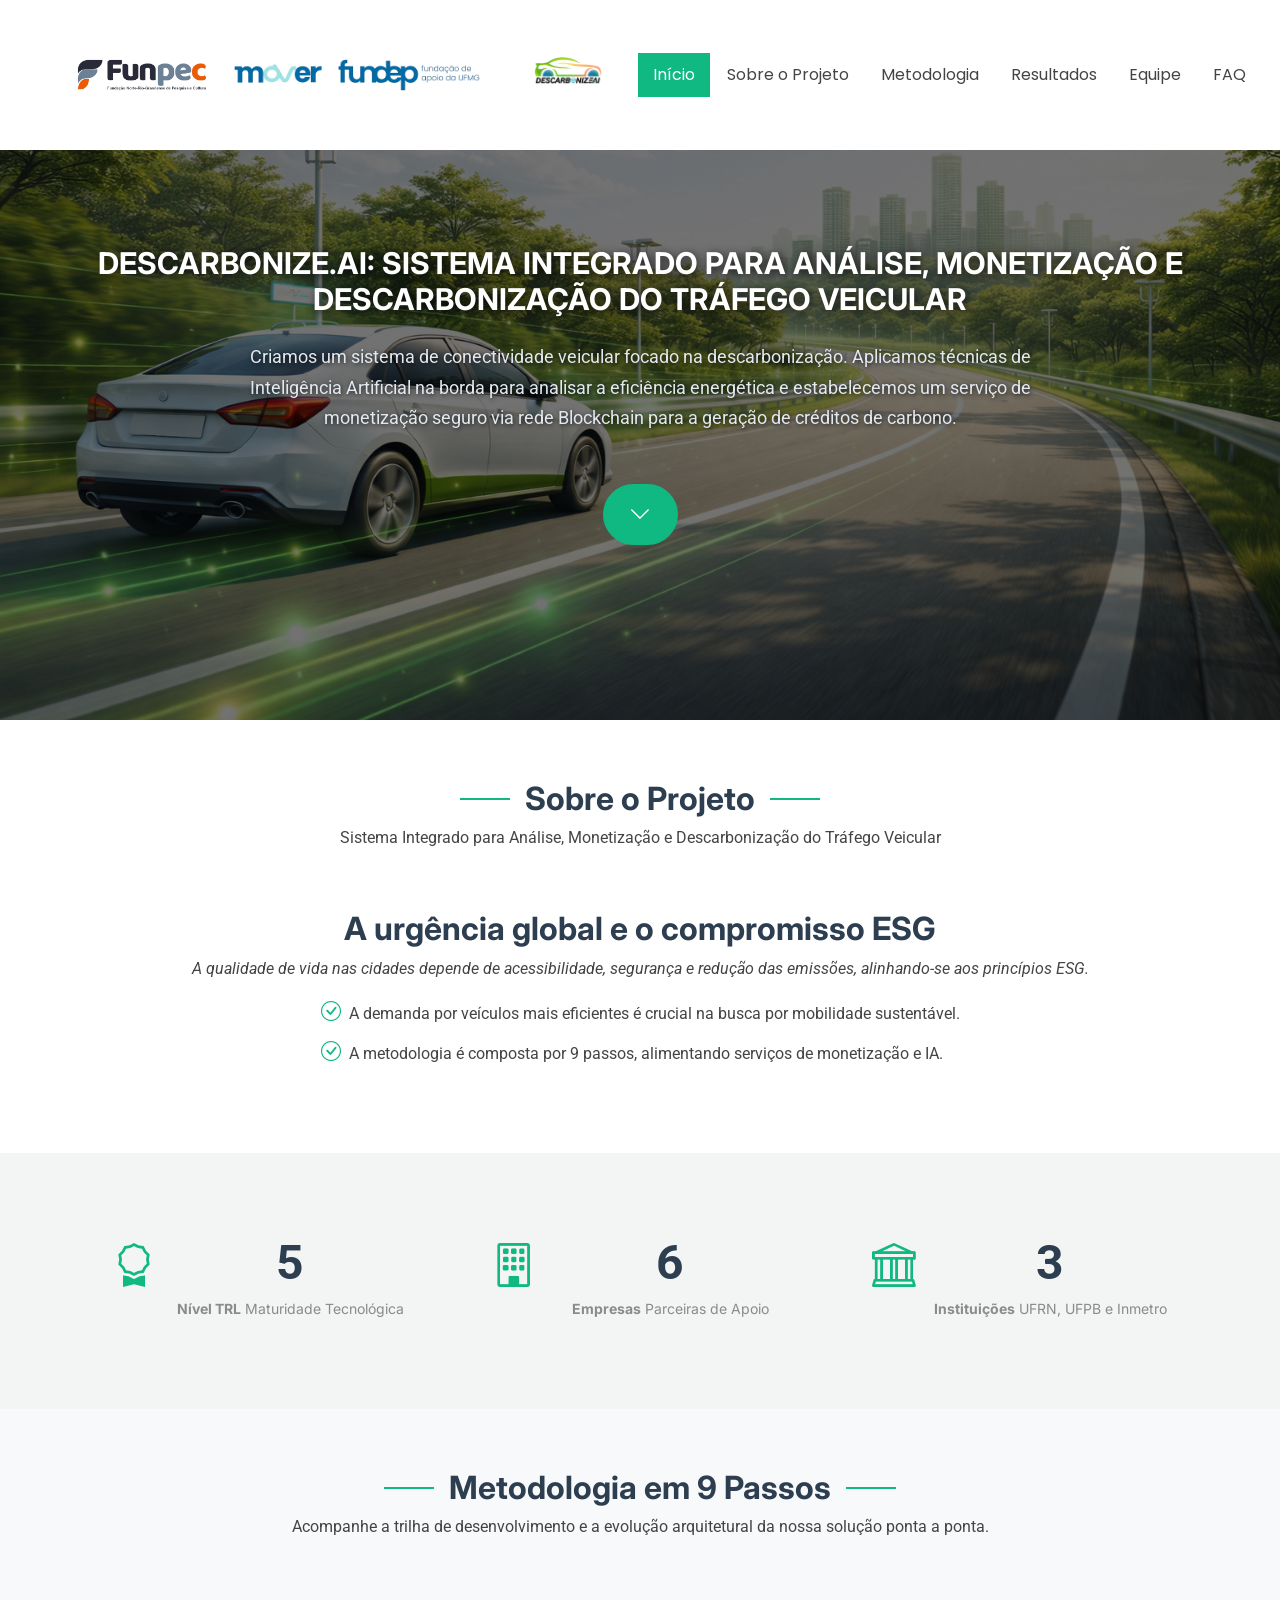
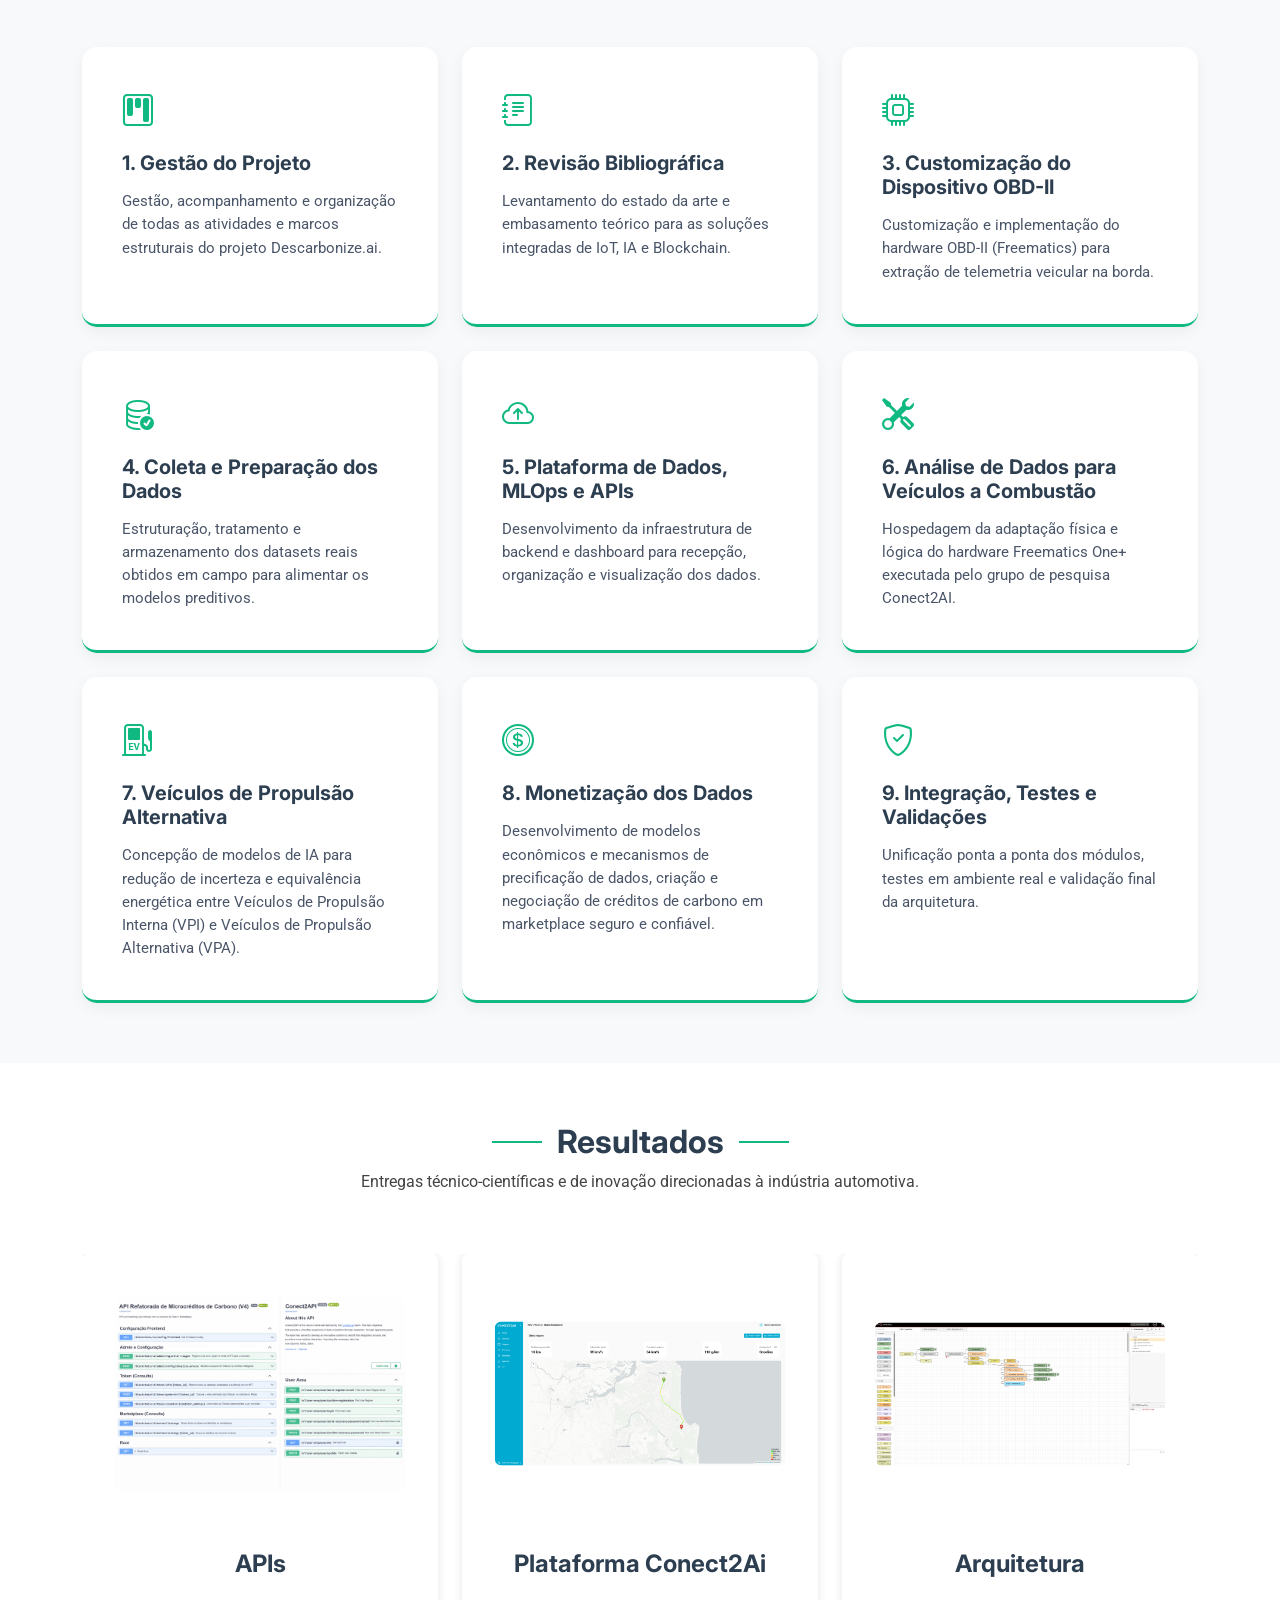
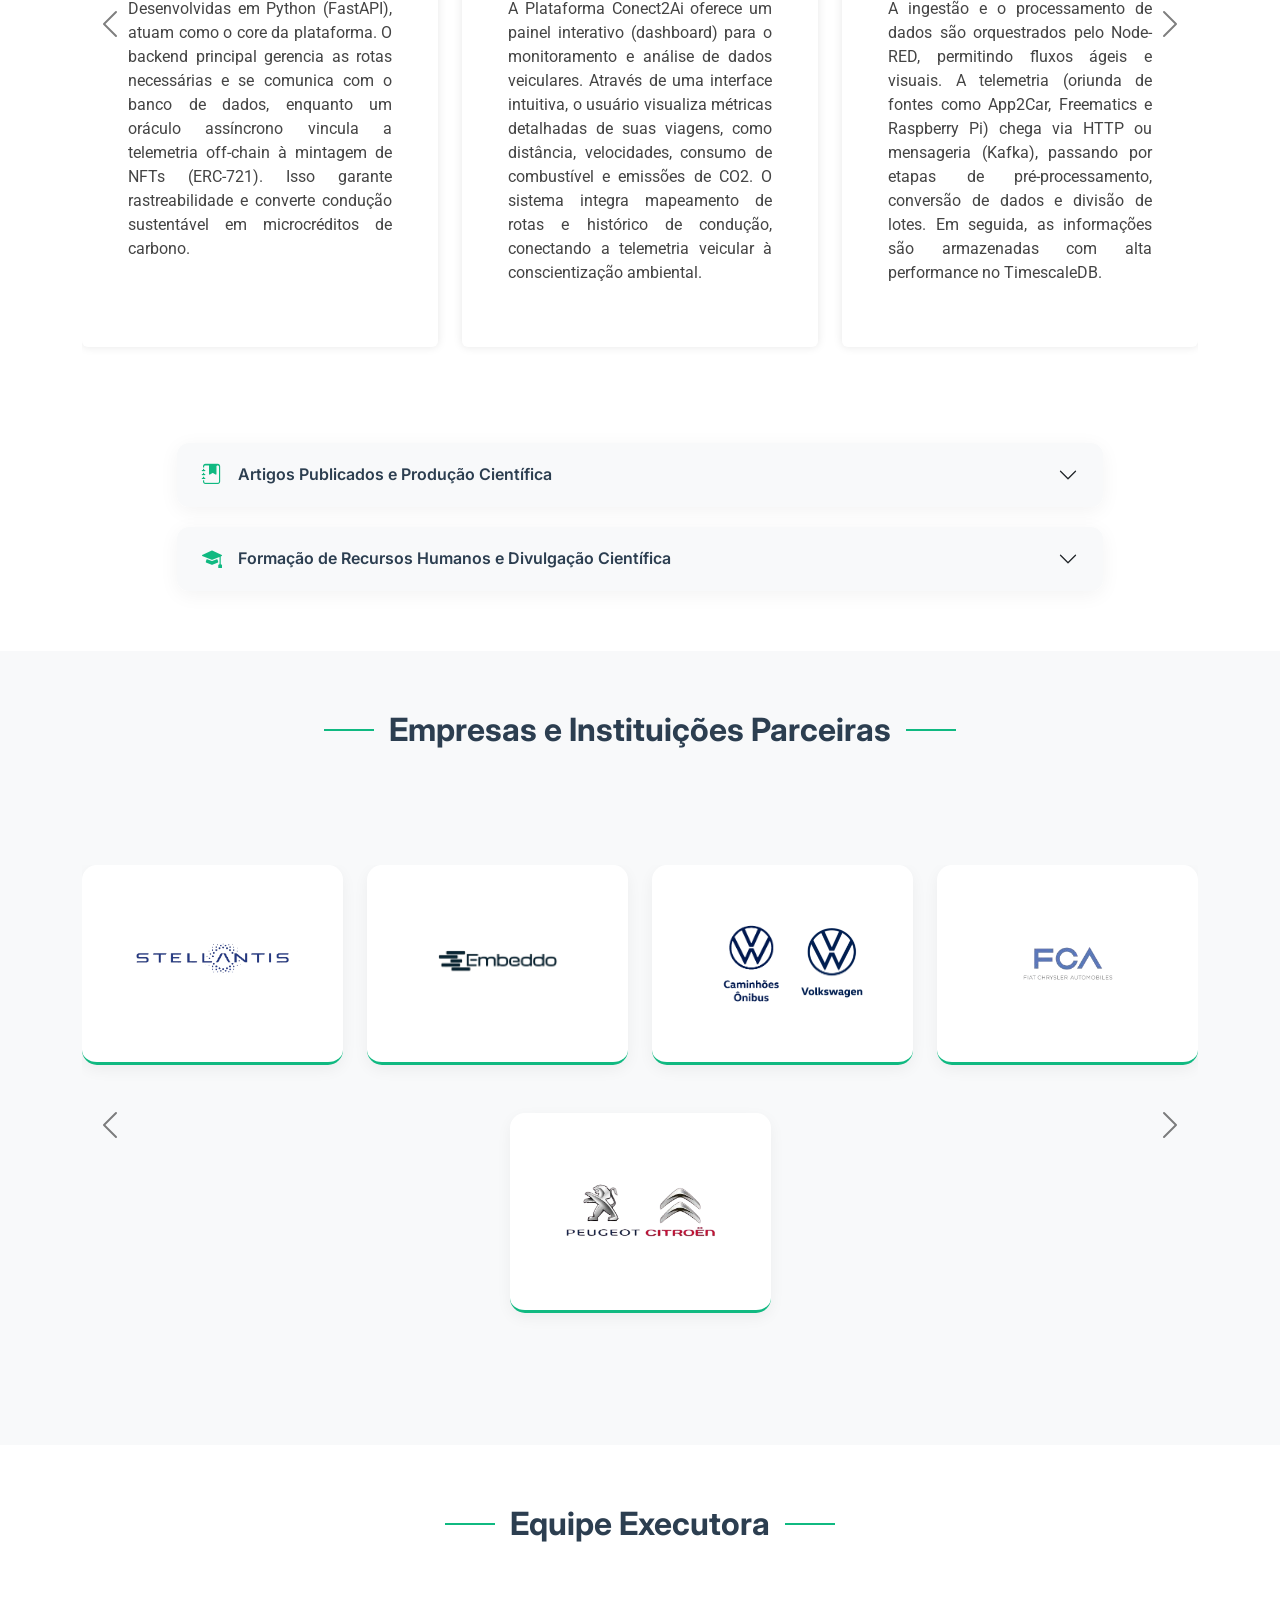
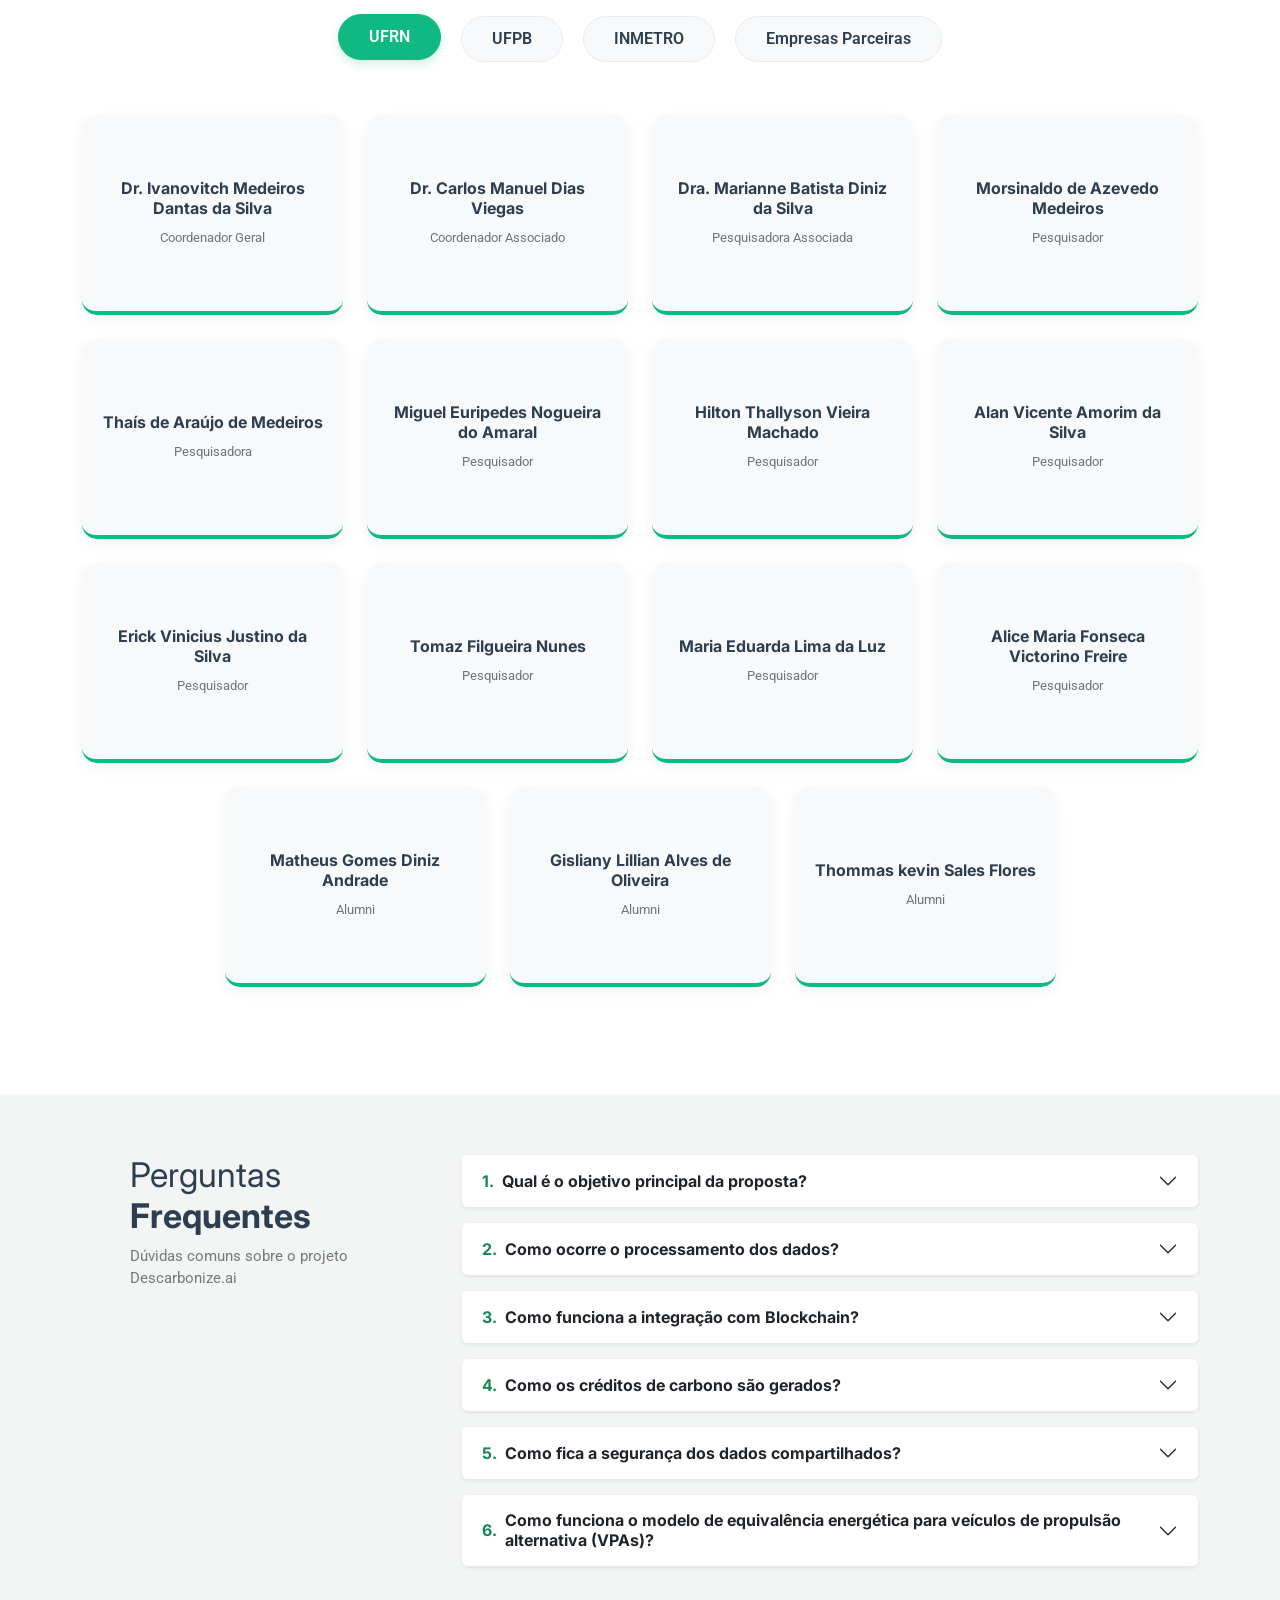
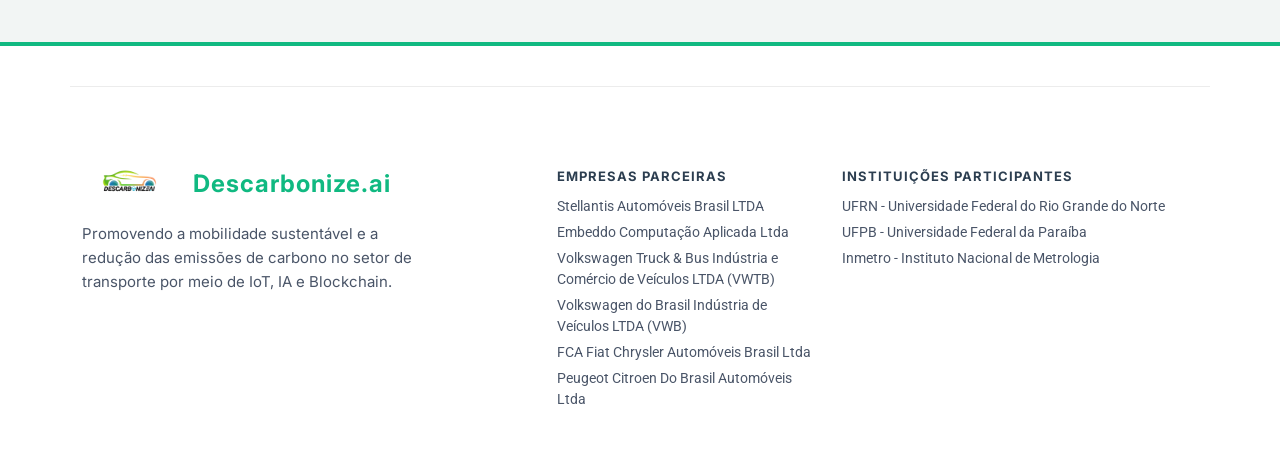
==== commit 9404dd16: "Pequenos ajustes" ====
--- a/index.html
+++ b/index.html
@@ -687,7 +687,7 @@
                             <span class="thesis-inst">Universidade Federal da Paraíba</span>
                           </p>
                           <div class="thesis-footer">
-                            <a href="https://www.cear.ufpb.br/juan/wp-content/uploads/2026/02/2026-VINICIO-TRABALHO_%20FINAL-compressor.pdf" target="_blank" class="thesis-link">Acessar Trabalho <i class="bi bi-box-arrow-up-right ms-1" style="font-size: 12px;"></i></a>
+                            <a href="https://www.cear.ufpb.br/juan/wp-content/uploads/2026/02/2026-VINICIO-TRABALHO_FINAL-compressor.pdf" target="_blank" class="thesis-link">Acessar Trabalho <i class="bi bi-box-arrow-up-right ms-1" style="font-size: 12px;"></i></a>
                           </div>
                         </div>
                       </div>
@@ -703,7 +703,11 @@
                           <p class="thesis-meta">
                             <span class="thesis-course">Programa de Pós-Graduação em Metrologia e Tecnologia (PPGMT)</span>
                             <span class="thesis-inst">Instituto Nacional de Metrologia, Qualidade e Tecnologia</span>
-                          </p>                        </div>
+                          </p>                        
+                        <div class="thesis-footer">
+                            <a href="https://github.com/DescarbonizeAI/descarbonize.ai/blob/main/dissertacoes/Disserta%C3%A7%C3%A3o-PPGMT-DMSilva.pdf" target="_blank" class="thesis-link">Acessar Trabalho <i class="bi bi-box-arrow-up-right ms-1" style="font-size: 12px;"></i></a>
+                          </div> 
+                        </div>
                       </div>
 
                       <div class="col-lg-6">
@@ -717,7 +721,11 @@
                           <p class="thesis-meta">
                             <span class="thesis-course">Programa de Pós-Graduação em Metrologia e Tecnologia (PPGMT)</span>
                             <span class="thesis-inst">Instituto Nacional de Metrologia, Qualidade e Tecnologia</span>
-                          </p>                        </div>
+                          </p>                        
+                        <div class="thesis-footer">
+                           <a href="https://github.com/DescarbonizeAI/descarbonize.ai/blob/main/dissertacoes/Disserta%C3%A7%C3%A3o-PPPGMT-PESSantos.pdf" target="_blank" class="thesis-link">Acessar Trabalho <i class="bi bi-box-arrow-up-right ms-1" style="font-size: 12px;"></i></a>
+                        </div>
+                        </div>
                       </div>
 
                     </div>
@@ -1079,20 +1087,26 @@
           </div>
           <div class="col-lg-4 col-md-6">
             <div class="member-card text-center">
-              <h4>Msc. Samantha Uehara</h4>
-              <span class="role">Volkswagen do Brasil</span>
+              <h4>Kelvin Ricardo dos Santos Vaz</h4>
+              <span class="role">Volkswagen Truck & Bus</span>
             </div>
           </div>
           <div class="col-lg-4 col-md-6">
             <div class="member-card text-center">
-              <h4>Msc. Daniel Giacometti</h4>
-              <span class="role">Embeddo Computação Aplicada</span>
+              <h4>MSc. Samantha Uehara</h4>
+              <span class="role">Volkswagen do Brasil</span>
             </div>
           </div>
           <div class="col-lg-4 col-md-6">
             <div class="member-card text-center">
-              <h4>Msc. Fernando Nogueira Villela</h4>
-              <span class="role">Stellantis N.V.</span>
+              <h4>MSc. Daniel Giacometti</h4>
+              <span class="role">Embeddo Computação Aplicada</span>
+            </div>
+          </div>
+          <div class="col-lg-4 col-md-6">
+            <div class="member-card text-center">
+              <h4>MSc. Fernando Nogueira Villela</h4>
+              <span class="role">Stellantis Automóveis Brasil LTDA</span>
             </div>
           </div>
         </div>
@@ -1282,7 +1296,7 @@
         <h5 style="color: #2c3e50; font-weight: 700; font-size: 13px; text-transform: uppercase; letter-spacing: 1px; padding-top: 32px; margin-bottom: 12px;">
           Empresas Parceiras
         </h5>
-        <p style="color: #4a5568; font-size: 14px; margin-bottom: 5px;">Stellantis N.V.</p>
+        <p style="color: #4a5568; font-size: 14px; margin-bottom: 5px;">Stellantis Automóveis Brasil LTDA</p>
         <p style="color: #4a5568; font-size: 14px; margin-bottom: 5px;">Embeddo Computação Aplicada Ltda</p>
         <p style="color: #4a5568; font-size: 14px; margin-bottom: 5px;">Volkswagen Truck & Bus Indústria e Comércio de Veículos LTDA (VWTB)</p>
         <p style="color: #4a5568; font-size: 14px; margin-bottom: 5px;"> Volkswagen do Brasil Indústria de Veículos LTDA (VWB)</p>
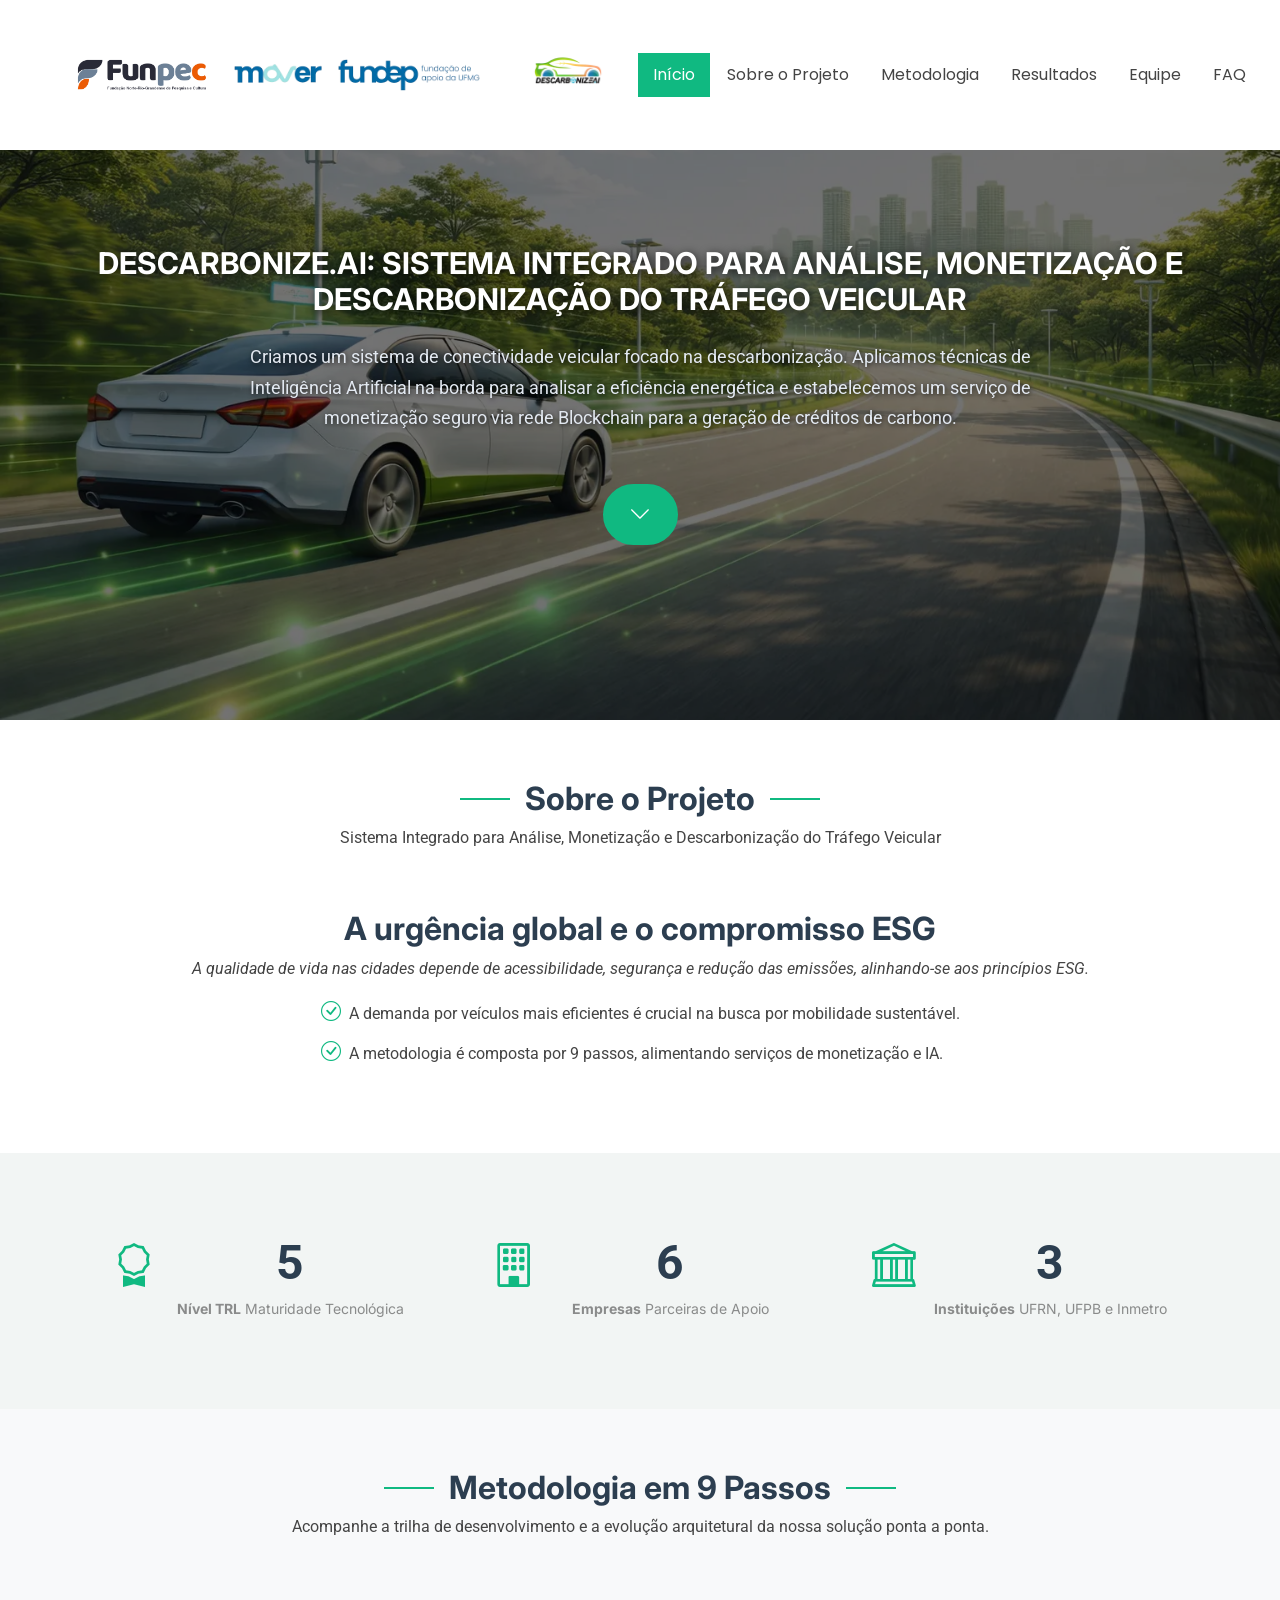
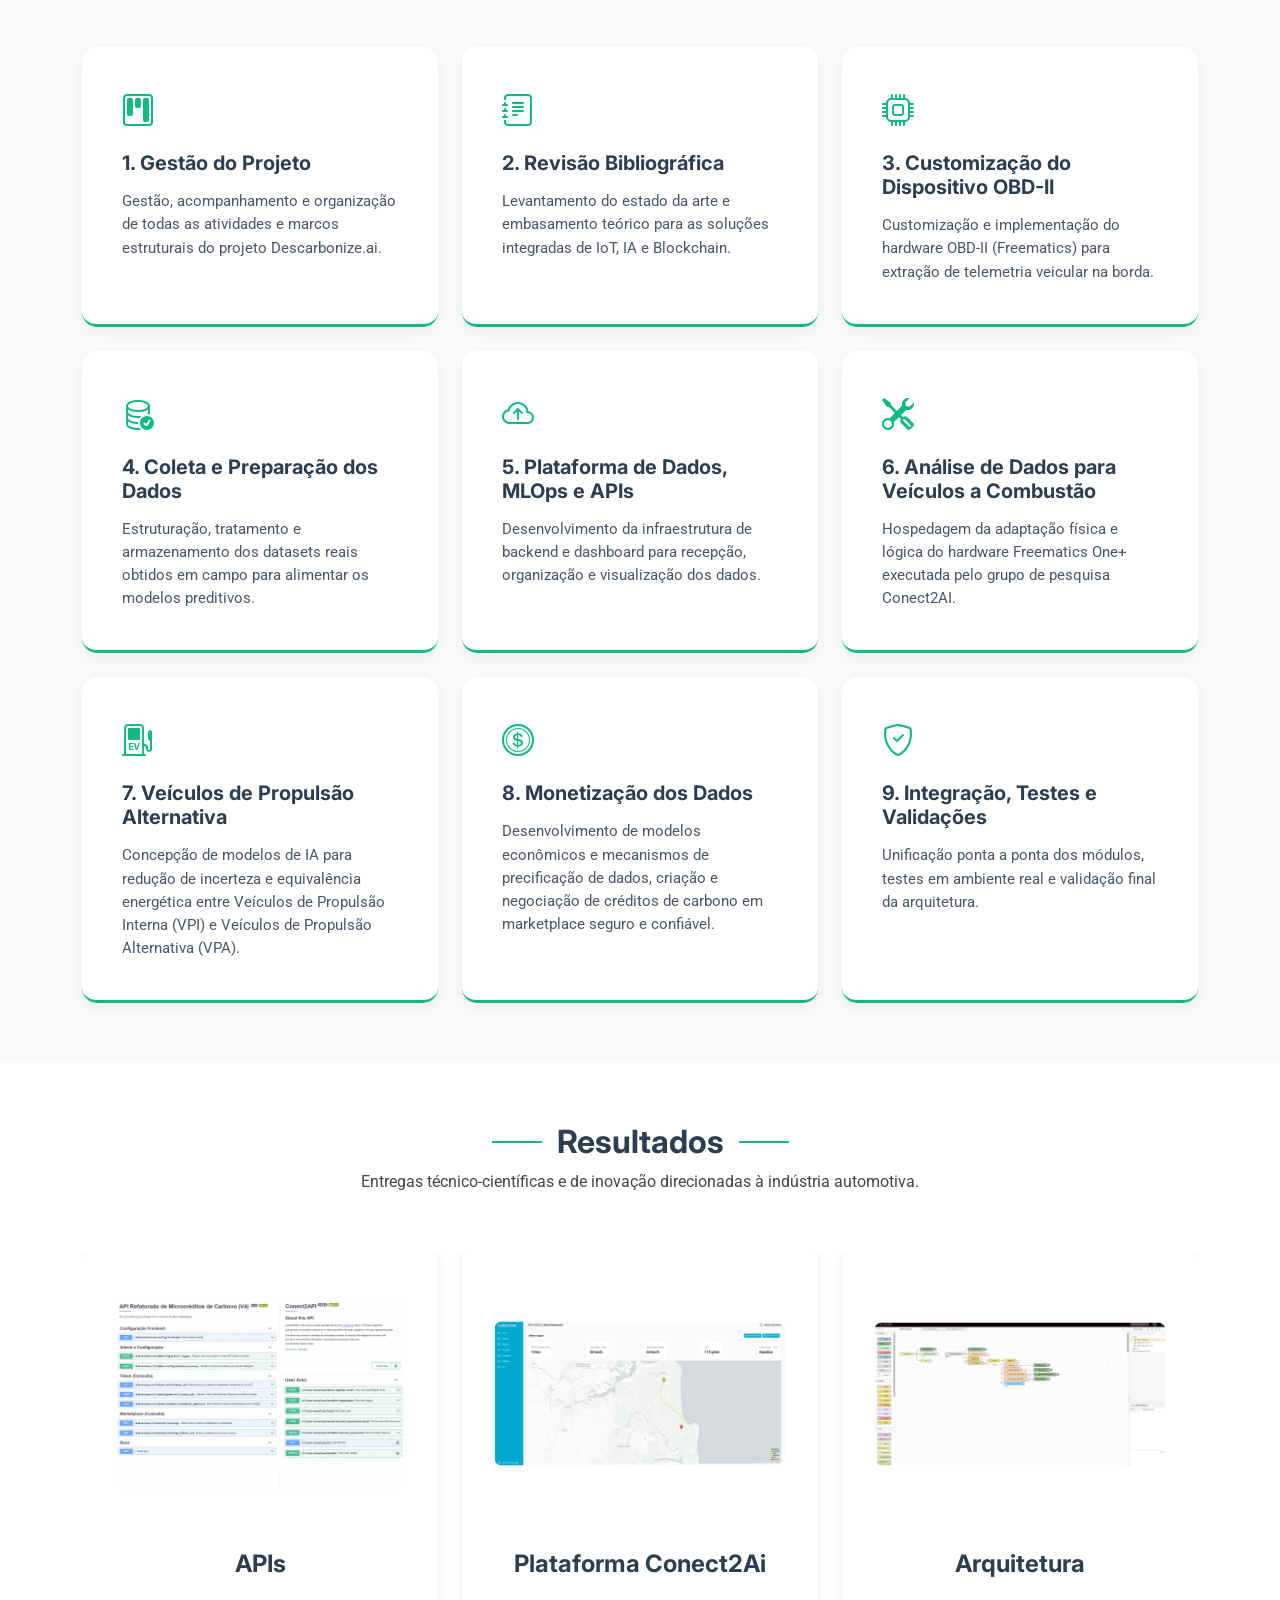
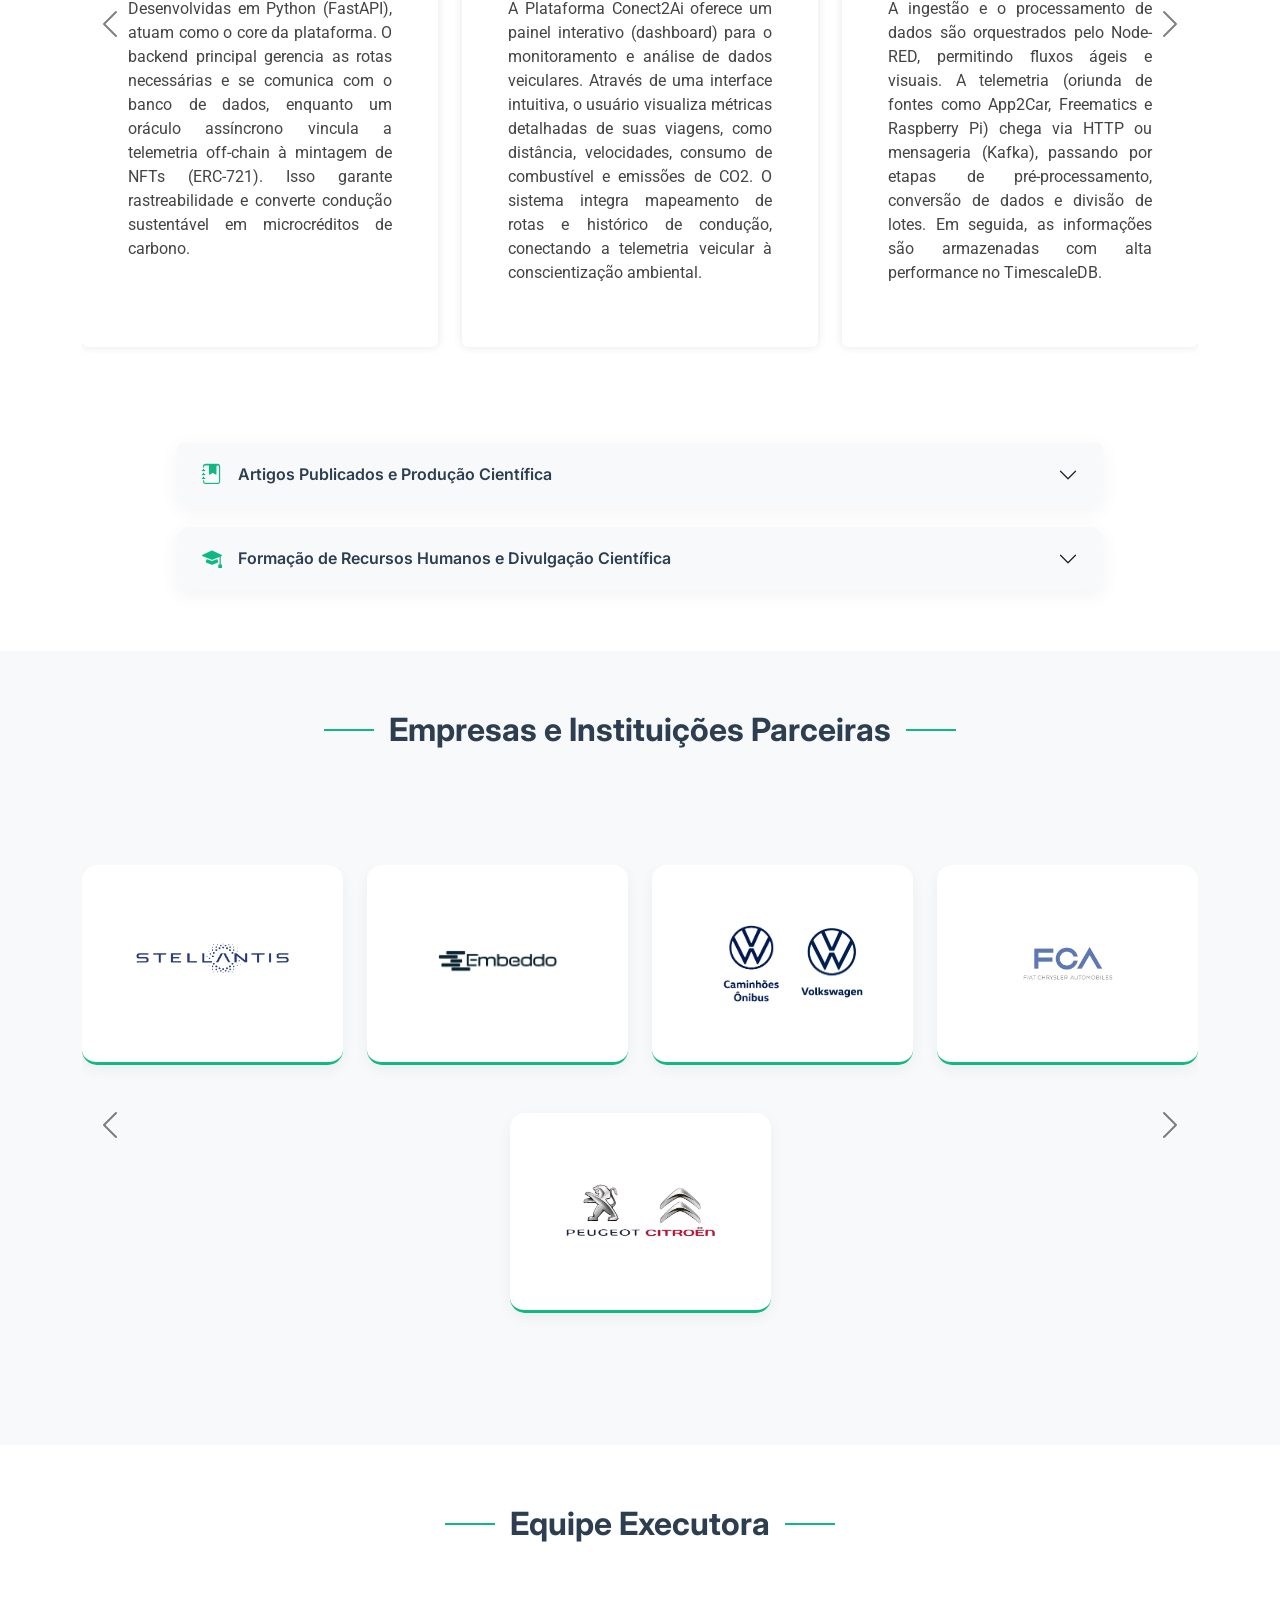
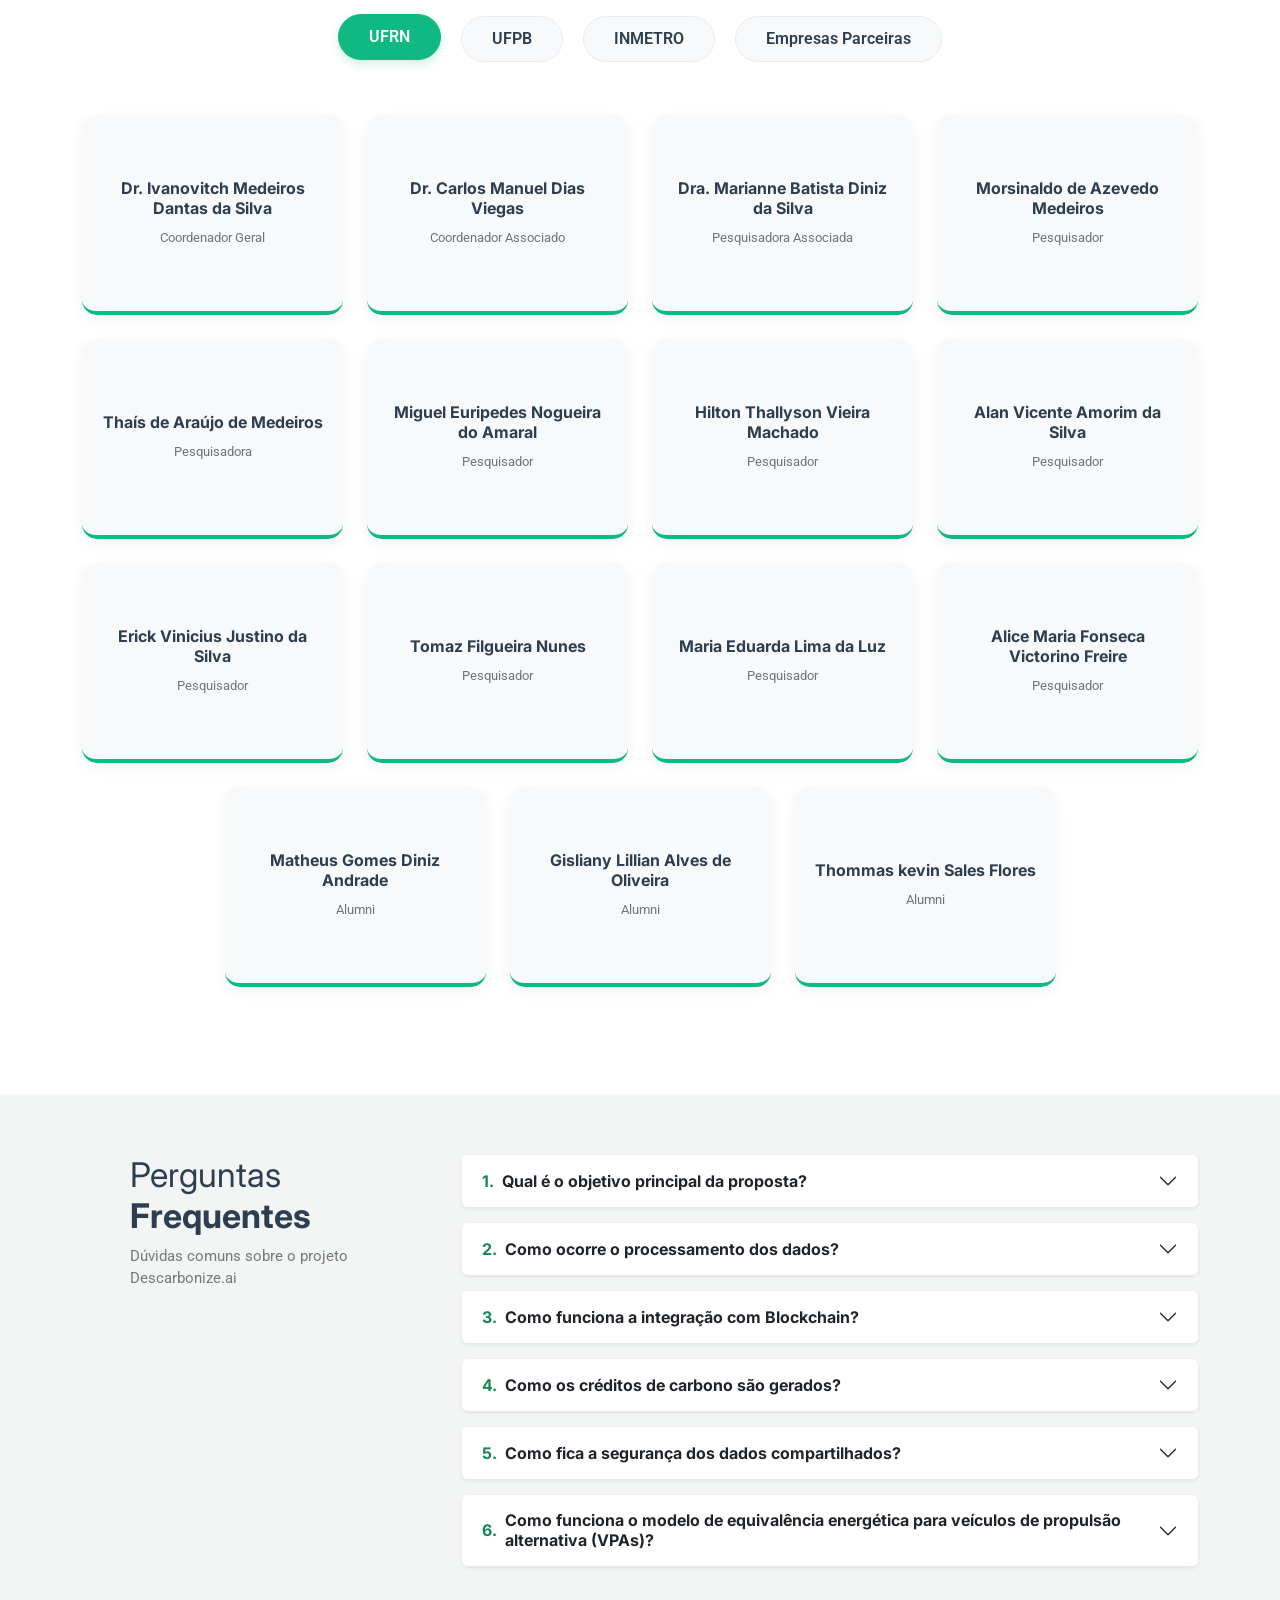
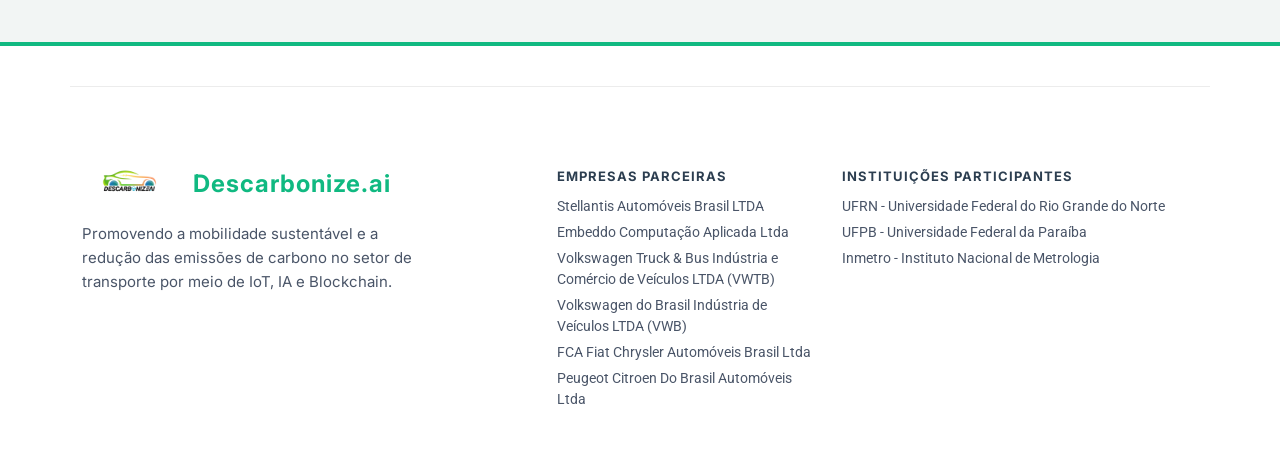
==== commit c5ba1477: "perf: otimiza imagens, remove arquivos nao usados e organiza CSS" ====
--- a/index.html
+++ b/index.html
@@ -8,8 +8,20 @@
   <meta name="description" content="Sistema Integrado para Análise, Monetização e Descarbonização do Tráfego Veicular">
   <meta name="keywords" content="ESG, Descarbonização, Inteligência Artificial, Blockchain, OBD-II, Veículos Conectados">
 
+  <link rel="canonical" href="https://descarbonizeai.github.io/portfolio/">
+
+  <meta property="og:type" content="website">
+  <meta property="og:url" content="https://descarbonizeai.github.io/portfolio/">
+  <meta property="og:title" content="Descarbonize.ai - Portfólio do Projeto">
+  <meta property="og:description" content="Sistema Integrado para Análise, Monetização e Descarbonização do Tráfego Veicular por meio de IoT, IA e Blockchain.">
+  <meta property="og:image" content="https://descarbonizeai.github.io/portfolio/assets/img/logo.png">
+  <meta property="og:locale" content="pt_BR">
+  <meta name="twitter:card" content="summary_large_image">
+  <meta name="twitter:title" content="Descarbonize.ai - Portfólio do Projeto">
+  <meta name="twitter:description" content="Sistema Integrado para Análise, Monetização e Descarbonização do Tráfego Veicular por meio de IoT, IA e Blockchain.">
+  <meta name="twitter:image" content="https://descarbonizeai.github.io/portfolio/assets/img/logo.png">
+
   <link href="assets/img/favicon.png" rel="icon">
-  <link href="assets/img/apple-touch-icon.png" rel="apple-touch-icon">
 
   <link href="https://fonts.googleapis.com" rel="preconnect">
   <link href="https://fonts.gstatic.com" rel="preconnect" crossorigin>
@@ -18,8 +30,6 @@
   <link href="assets/vendor/bootstrap/css/bootstrap.min.css" rel="stylesheet">
   <link href="assets/vendor/bootstrap-icons/bootstrap-icons.css" rel="stylesheet">
   <link href="assets/vendor/aos/aos.css" rel="stylesheet">
-  <link href="assets/vendor/glightbox/css/glightbox.min.css" rel="stylesheet">
-  <link href="assets/vendor/swiper/swiper-bundle.min.css" rel="stylesheet">
 
   <link href="assets/css/main.css" rel="stylesheet">
 </head>
@@ -27,22 +37,15 @@
 <body class="index-page">
 
  <header id="header" class="header d-flex align-items-center fixed-top">
-  <div class="container-fluid position-relative d-flex align-items-center justify-content-between"
-       style="padding-left: clamp(15px, 6vw, 120px); padding-right: clamp(15px, 3vw, 60px);">
-
-    <a href="index.html" class="logo d-flex align-items-center text-decoration-none" style="gap:20px;">
-      
-      <img src="assets/img/logo-funpec.png"
-           style="height:55px; width:auto; object-fit:contain;"
-           alt="Logo FUNPEC">
-
-      <img src="assets/img/logo_fundep_mover.png"
-           style="height:55px; width:auto; object-fit:contain;"
-           alt="Logo Fundep Mover">
-
-       <img src="assets/img/logo.png" style="height: 250px; width: auto; max-height: 120px;" class="me-2" alt="Logo do projeto descarbonize"/>
-
-  
+  <div class="container-fluid position-relative d-flex align-items-center justify-content-between header-container">
+
+    <a href="index.html" class="logo d-flex align-items-center text-decoration-none">
+
+      <img src="assets/img/logo-funpec.png" class="logo-brand" alt="Logo FUNPEC">
+
+      <img src="assets/img/logo_fundep_mover.png" class="logo-brand" alt="Logo Fundep Mover">
+
+      <img src="assets/img/logo.png" class="logo-main me-2" alt="Logo do projeto descarbonize"/>
 
     </a>
 
@@ -59,63 +62,27 @@
     </nav>
 
   </div>
-
-  <style>
-    /* Header responsivo: escala os 3 logos de forma fluida para caberem (junto com o menu)
-       em qualquer largura, sem ocultar nenhuma marca */
-    @media (max-width: 768px) {
-      #header .logo { gap: 6px !important; }
-      #header .logo img { height: clamp(14px, 4.6vw, 34px) !important; max-height: 34px !important; }
-    }
-  </style>
 </header>
 
- <section id="hero" class="hero section position-relative d-flex align-items-center justify-content-center" style="min-height: 80vh; padding-top: 160px; padding-bottom: 80px; overflow: hidden; background-color: #111;">
-
-  <img src="assets/img/img-3.png" alt="Descarbonize.ai"
-  style="
-    position: absolute;
-    top: 0;
-    left: 0;
-    width: 100%;
-    height: 100%;
-    object-fit: cover;
-    object-position: center;
-    filter: brightness(0.45);
-    z-index: 1;
-  ">
-  
-  <div class="container position-relative text-center" style="z-index: 2; padding: 0 20px; width: 100%;">
-    
-    <h1 style="color: #ffffff; font-size: 30px; font-weight: 700; margin-bottom: 25px; text-shadow: 2px 2px 10px rgba(0,0,0,0.8);">
+ <section id="hero" class="hero section position-relative d-flex align-items-center justify-content-center">
+
+  <img src="assets/img/img-3.webp" alt="Descarbonize.ai" class="hero-bg" width="1536" height="1024" fetchpriority="high">
+
+  <div class="container position-relative text-center hero-content">
+
+    <h1>
      DESCARBONIZE.AI: SISTEMA INTEGRADO PARA ANÁLISE, MONETIZAÇÃO E DESCARBONIZAÇÃO DO TRÁFEGO VEICULAR
     </h1>
-    
-    <p style="color: #e2e8f0; font-size: 18px; max-width: 850px; margin: 0 auto 40px auto; line-height: 1.7; text-shadow: 1px 1px 5px rgba(0,0,0,0.8); text-align: center;">
+
+    <p>
       Criamos um sistema de conectividade veicular focado na descarbonização. Aplicamos técnicas de Inteligência Artificial na borda para analisar a eficiência energética e estabelecemos um serviço de monetização seguro via rede Blockchain para a geração de créditos de carbono.
     </p>
-    
-    <a href="#about" class="btn-get-started" style="font-weight: 600; font-size: 22px; padding: 12px 24px; border-radius: 50px; background-color: #10b981; color: #ffffff; text-decoration: none; border: 2px solid #10b981; transition: 0.3s; display: inline-block;">
+
+    <a href="#about" class="btn-get-started">
     <i class="bi bi-chevron-down"></i>
     </a>
 
   </div>
-
-  <style>
-    #hero .btn-get-started:hover {
-      background-color: transparent !important;
-      color: #10b981 !important;
-      transform: translateY(-3px);
-    }
-    
-    @media (max-width: 768px) {
-      #hero h1 { font-size: 22px !important; }
-      #hero p { 
-        font-size: 16px !important; 
-        text-align: center !important;
-      }
-    }
-  </style>
 
 </section>
    <section id="about" class="about section">
@@ -132,7 +99,7 @@
           A qualidade de vida nas cidades depende de acessibilidade, segurança e redução das emissões, alinhando-se aos princípios ESG.
         </p>
         
-        <ul style="display: inline-block; text-align: left; list-style: none; padding: 0;">
+        <ul class="about-list">
           <li><i class="bi bi-check-circle"></i> <span>A demanda por veículos mais eficientes é crucial na busca por mobilidade sustentável.</span></li>
           <li><i class="bi bi-check-circle"></i> <span>A metodologia é composta por 9 passos, alimentando serviços de monetização e IA.</span></li>
         </ul>
@@ -177,7 +144,7 @@
       </div>
     </section>
     
-   <section id="services" class="services section" style="background-color: #f8f9fa; padding: 60px 0;">
+   <section id="services" class="services section section-alt">
 
   <div class="container section-title text-center mb-5" data-aos="fade-up">
     <h2>Metodologia em 9 Passos</h2>
@@ -188,110 +155,97 @@
     <div class="row gy-4">
 
       <div class="col-xl-4 col-md-6 d-flex" data-aos="fade-up" data-aos-delay="100">
-        <div class="service-item position-relative w-100" style="background: #ffffff; padding: 40px; border-radius: 15px; box-shadow: 0 5px 15px rgba(0,0,0,0.05); transition: 0.3s; border-bottom: 3px solid #10b981;">
-          <div class="icon mb-3"><i class="bi bi-kanban" style="font-size: 32px; color: #10b981;"></i></div>
-          <h4 style="font-size: 20px; font-weight: 700;">
-            <a href="https://github.com/conect2ai/descarbonize.ai/tree/main/1_gestao" target="_blank" class="stretched-link text-decoration-none card-title-link" style="color: #2c3e50; transition: 0.3s;">1. Gestão do Projeto</a>
+        <div class="service-item position-relative w-100">
+          <div class="icon mb-3"><i class="bi bi-kanban"></i></div>
+          <h4>
+            <a href="https://github.com/conect2ai/descarbonize.ai/tree/main/1_gestao" target="_blank" rel="noopener noreferrer" class="stretched-link text-decoration-none card-title-link">1. Gestão do Projeto</a>
           </h4>
-          <p style="color: #4a5568; font-size: 14.5px; line-height: 1.6;">Gestão, acompanhamento e organização de todas as atividades e marcos estruturais do projeto Descarbonize.ai.</p>
+          <p>Gestão, acompanhamento e organização de todas as atividades e marcos estruturais do projeto Descarbonize.ai.</p>
         </div>
       </div>
 
       <div class="col-xl-4 col-md-6 d-flex" data-aos="fade-up" data-aos-delay="200">
-        <div class="service-item position-relative w-100" style="background: #ffffff; padding: 40px; border-radius: 15px; box-shadow: 0 5px 15px rgba(0,0,0,0.05); transition: 0.3s; border-bottom: 3px solid #10b981;">
-          <div class="icon mb-3"><i class="bi bi-journal-text" style="font-size: 32px; color: #10b981;"></i></div>
-          <h4 style="font-size: 20px; font-weight: 700;">
-            <a href="https://github.com/conect2ai/descarbonize.ai/tree/main/2_revisao-bibliografica" target="_blank" class="stretched-link text-decoration-none card-title-link" style="color: #2c3e50; transition: 0.3s;">2. Revisão Bibliográfica</a>
+        <div class="service-item position-relative w-100">
+          <div class="icon mb-3"><i class="bi bi-journal-text"></i></div>
+          <h4>
+            <a href="https://github.com/conect2ai/descarbonize.ai/tree/main/2_revisao-bibliografica" target="_blank" rel="noopener noreferrer" class="stretched-link text-decoration-none card-title-link">2. Revisão Bibliográfica</a>
           </h4>
-          <p style="color: #4a5568; font-size: 14.5px; line-height: 1.6;">Levantamento do estado da arte e embasamento teórico para as soluções integradas de IoT, IA e Blockchain.</p>
+          <p>Levantamento do estado da arte e embasamento teórico para as soluções integradas de IoT, IA e Blockchain.</p>
         </div>
       </div>
 
       <div class="col-xl-4 col-md-6 d-flex" data-aos="fade-up" data-aos-delay="300">
-        <div class="service-item position-relative w-100" style="background: #ffffff; padding: 40px; border-radius: 15px; box-shadow: 0 5px 15px rgba(0,0,0,0.05); transition: 0.3s; border-bottom: 3px solid #10b981;">
-          <div class="icon mb-3"><i class="bi bi-cpu" style="font-size: 32px; color: #10b981;"></i></div>
-          <h4 style="font-size: 20px; font-weight: 700;">
-            <a href="https://github.com/conect2ai/descarbonize.ai/tree/main/3_customizacao-obd-ii" target="_blank" class="stretched-link text-decoration-none card-title-link" style="color: #2c3e50; transition: 0.3s;">3. Customização do Dispositivo OBD-II</a>
+        <div class="service-item position-relative w-100">
+          <div class="icon mb-3"><i class="bi bi-cpu"></i></div>
+          <h4>
+            <a href="https://github.com/conect2ai/descarbonize.ai/tree/main/3_customizacao-obd-ii" target="_blank" rel="noopener noreferrer" class="stretched-link text-decoration-none card-title-link">3. Customização do Dispositivo OBD-II</a>
           </h4>
-          <p style="color: #4a5568; font-size: 14.5px; line-height: 1.6;">Customização e implementação do hardware OBD-II (Freematics) para extração de telemetria veicular na borda.</p>
+          <p>Customização e implementação do hardware OBD-II (Freematics) para extração de telemetria veicular na borda.</p>
         </div>
       </div>
 
       <div class="col-xl-4 col-md-6 d-flex" data-aos="fade-up" data-aos-delay="400">
-        <div class="service-item position-relative w-100" style="background: #ffffff; padding: 40px; border-radius: 15px; box-shadow: 0 5px 15px rgba(0,0,0,0.05); transition: 0.3s; border-bottom: 3px solid #10b981;">
-          <div class="icon mb-3"><i class="bi bi-database-check" style="font-size: 32px; color: #10b981;"></i></div>
-          <h4 style="font-size: 20px; font-weight: 700;">
-            <a href="https://github.com/conect2ai/descarbonize.ai/tree/main/4_dados-coletados" target="_blank" class="stretched-link text-decoration-none card-title-link" style="color: #2c3e50; transition: 0.3s;">4. Coleta e Preparação dos Dados</a>
+        <div class="service-item position-relative w-100">
+          <div class="icon mb-3"><i class="bi bi-database-check"></i></div>
+          <h4>
+            <a href="https://github.com/conect2ai/descarbonize.ai/tree/main/4_dados-coletados" target="_blank" rel="noopener noreferrer" class="stretched-link text-decoration-none card-title-link">4. Coleta e Preparação dos Dados</a>
           </h4>
-          <p style="color: #4a5568; font-size: 14.5px; line-height: 1.6;">Estruturação, tratamento e armazenamento dos datasets reais obtidos em campo para alimentar os modelos preditivos.</p>
+          <p>Estruturação, tratamento e armazenamento dos datasets reais obtidos em campo para alimentar os modelos preditivos.</p>
         </div>
       </div>
 
       <div class="col-xl-4 col-md-6 d-flex" data-aos="fade-up" data-aos-delay="500">
-        <div class="service-item position-relative w-100" style="background: #ffffff; padding: 40px; border-radius: 15px; box-shadow: 0 5px 15px rgba(0,0,0,0.05); transition: 0.3s; border-bottom: 3px solid #10b981;">
-          <div class="icon mb-3"><i class="bi bi-cloud-arrow-up" style="font-size: 32px; color: #10b981;"></i></div>
-          <h4 style="font-size: 20px; font-weight: 700;">
-            <a href="https://github.com/conect2ai/descarbonize.ai/tree/main/5_plataforma-coleta" target="_blank" class="stretched-link text-decoration-none card-title-link" style="color: #2c3e50; transition: 0.3s;">5. Plataforma de Dados, MLOps e APIs</a>
+        <div class="service-item position-relative w-100">
+          <div class="icon mb-3"><i class="bi bi-cloud-arrow-up"></i></div>
+          <h4>
+            <a href="https://github.com/conect2ai/descarbonize.ai/tree/main/5_plataforma-coleta" target="_blank" rel="noopener noreferrer" class="stretched-link text-decoration-none card-title-link">5. Plataforma de Dados, MLOps e APIs</a>
           </h4>
-          <p style="color: #4a5568; font-size: 14.5px; line-height: 1.6;">Desenvolvimento da infraestrutura de backend e dashboard para recepção, organização e visualização dos dados.</p>
+          <p>Desenvolvimento da infraestrutura de backend e dashboard para recepção, organização e visualização dos dados.</p>
         </div>
       </div>
 
       <div class="col-xl-4 col-md-6 d-flex" data-aos="fade-up" data-aos-delay="600">
-        <div class="service-item position-relative w-100" style="background: #ffffff; padding: 40px; border-radius: 15px; box-shadow: 0 5px 15px rgba(0,0,0,0.05); transition: 0.3s; border-bottom: 3px solid #10b981;">
-          <div class="icon mb-3"><i class="bi bi-tools" style="font-size: 32px; color: #10b981;"></i></div>
-          <h4 style="font-size: 20px; font-weight: 700;">
-            <a href="https://github.com/conect2ai/descarbonize.ai/tree/main/6_analise-dados-combustao-ia" target="_blank" class="stretched-link text-decoration-none card-title-link" style="color: #2c3e50; transition: 0.3s;">6. Análise de Dados para Veículos a Combustão</a>
+        <div class="service-item position-relative w-100">
+          <div class="icon mb-3"><i class="bi bi-tools"></i></div>
+          <h4>
+            <a href="https://github.com/conect2ai/descarbonize.ai/tree/main/6_analise-dados-combustao-ia" target="_blank" rel="noopener noreferrer" class="stretched-link text-decoration-none card-title-link">6. Análise de Dados para Veículos a Combustão</a>
           </h4>
-          <p style="color: #4a5568; font-size: 14.5px; line-height: 1.6;">Hospedagem da adaptação física e lógica do hardware Freematics One+ executada pelo grupo de pesquisa Conect2AI.</p>
+          <p>Hospedagem da adaptação física e lógica do hardware Freematics One+ executada pelo grupo de pesquisa Conect2AI.</p>
         </div>
       </div>
 
       <div class="col-xl-4 col-md-6 d-flex" data-aos="fade-up" data-aos-delay="700">
-        <div class="service-item position-relative w-100" style="background: #ffffff; padding: 40px; border-radius: 15px; box-shadow: 0 5px 15px rgba(0,0,0,0.05); transition: 0.3s; border-bottom: 3px solid #10b981;">
-          <div class="icon mb-3"><i class="bi bi-ev-station" style="font-size: 32px; color: #10b981;"></i></div>
-          <h4 style="font-size: 20px; font-weight: 700; color: #2c3e50;">
-             <a href="https://github.com/conect2ai/descarbonize.ai/tree/main/7_veiculos-propulsao-alternativa" target="_blank" class="stretched-link text-decoration-none card-title-link" style="color: #2c3e50; transition: 0.3s;"> 7. Veículos de Propulsão Alternativa</a>
+        <div class="service-item position-relative w-100">
+          <div class="icon mb-3"><i class="bi bi-ev-station"></i></div>
+          <h4>
+             <a href="https://github.com/conect2ai/descarbonize.ai/tree/main/7_veiculos-propulsao-alternativa" target="_blank" rel="noopener noreferrer" class="stretched-link text-decoration-none card-title-link"> 7. Veículos de Propulsão Alternativa</a>
           </h4>
-          <p style="color: #4a5568; font-size: 14.5px; line-height: 1.6;">Concepção de modelos de IA para redução de incerteza e equivalência energética entre Veículos de Propulsão Interna (VPI) e Veículos de Propulsão Alternativa (VPA).</p>
+          <p>Concepção de modelos de IA para redução de incerteza e equivalência energética entre Veículos de Propulsão Interna (VPI) e Veículos de Propulsão Alternativa (VPA).</p>
         </div>
       </div>
 
       <div class="col-xl-4 col-md-6 d-flex" data-aos="fade-up" data-aos-delay="800">
-        <div class="service-item position-relative w-100" style="background: #ffffff; padding: 40px; border-radius: 15px; box-shadow: 0 5px 15px rgba(0,0,0,0.05); transition: 0.3s; border-bottom: 3px solid #10b981;">
-          <div class="icon mb-3"><i class="bi bi-coin" style="font-size: 32px; color: #10b981;"></i></div>
-          <h4 style="font-size: 20px; font-weight: 700; color: #2c3e50;">
-            <a href="https://github.com/conect2ai/descarbonize.ai/tree/main/8_monetizacao-dados-veiculares" target="_blank" class="stretched-link text-decoration-none card-title-link" style="color: #2c3e50; transition: 0.3s;">8. Monetização dos Dados</a>
+        <div class="service-item position-relative w-100">
+          <div class="icon mb-3"><i class="bi bi-coin"></i></div>
+          <h4>
+            <a href="https://github.com/conect2ai/descarbonize.ai/tree/main/8_monetizacao-dados-veiculares" target="_blank" rel="noopener noreferrer" class="stretched-link text-decoration-none card-title-link">8. Monetização dos Dados</a>
           </h4>
-          <p style="color: #4a5568; font-size: 14.5px; line-height: 1.6;">Desenvolvimento de modelos econômicos e mecanismos de precificação de dados, criação e negociação de créditos de carbono em marketplace seguro e confiável.</p>
+          <p>Desenvolvimento de modelos econômicos e mecanismos de precificação de dados, criação e negociação de créditos de carbono em marketplace seguro e confiável.</p>
         </div>
       </div>
 
       <div class="col-xl-4 col-md-6 d-flex" data-aos="fade-up" data-aos-delay="900">
-        <div class="service-item position-relative w-100" style="background: #ffffff; padding: 40px; border-radius: 15px; box-shadow: 0 5px 15px rgba(0,0,0,0.05); transition: 0.3s; border-bottom: 3px solid #10b981;">
-          <div class="icon mb-3"><i class="bi bi-shield-check" style="font-size: 32px; color: #10b981;"></i></div>
-          <h4 style="font-size: 20px; font-weight: 700;">
-            <a href="https://github.com/conect2ai/descarbonize.ai/tree/main/9_integracao-testes-validacoes" target="_blank" class="stretched-link text-decoration-none card-title-link" style="color: #2c3e50; transition: 0.3s;">9. Integração, Testes e Validações</a>
+        <div class="service-item position-relative w-100">
+          <div class="icon mb-3"><i class="bi bi-shield-check"></i></div>
+          <h4>
+            <a href="https://github.com/conect2ai/descarbonize.ai/tree/main/9_integracao-testes-validacoes" target="_blank" rel="noopener noreferrer" class="stretched-link text-decoration-none card-title-link">9. Integração, Testes e Validações</a>
           </h4>
-          <p style="color: #4a5568; font-size: 14.5px; line-height: 1.6;">Unificação ponta a ponta dos módulos, testes em ambiente real e validação final da arquitetura.</p>
+          <p>Unificação ponta a ponta dos módulos, testes em ambiente real e validação final da arquitetura.</p>
         </div>
       </div>
 
     </div>
   </div>
-
-  <style>
-    /* Sombra verde clarinha ao passar o mouse no card */
-    .service-item:hover {
-      transform: translateY(-5px);
-      box-shadow: 0 10px 25px rgba(52, 211, 153, 0.25) !important; /* Verde mais claro (#34d399) */
-    }
-    
-    /* Muda a cor do título para verde claro ao passar o mouse em qualquer parte do card */
-    .service-item:hover .card-title-link {
-      color: #34d399 !important; /* Verde mais claro para o texto do link */
-    }
-  </style>
 
 </section>
     
@@ -313,36 +267,36 @@
 
             <div class="col-lg-4">
               <div class="card h-100">
-                <div class="text-center p-3" style="height: 220px; display: flex; align-items: center; justify-content: center;">
-                  <img src="assets/img/APIs.png" class="img-fluid rounded" style="max-height: 100%; object-fit: contain;" alt="APIs">
+                <div class="text-center p-3 result-img-box">
+                  <img src="assets/img/APIs.webp" class="img-fluid rounded" width="1200" height="800" loading="lazy" alt="APIs">
                 </div>
                 <div class="card-body">
                   <h3>APIs</h3>
-                  <p style="text-align: justify;">Desenvolvidas em Python (FastAPI), atuam como o core da plataforma. O backend principal gerencia as rotas necessárias e se comunica com o banco de dados, enquanto um oráculo assíncrono vincula a telemetria off-chain à mintagem de NFTs (ERC-721). Isso garante rastreabilidade e converte condução sustentável em microcréditos de carbono.</p>
+                  <p class="text-justify">Desenvolvidas em Python (FastAPI), atuam como o core da plataforma. O backend principal gerencia as rotas necessárias e se comunica com o banco de dados, enquanto um oráculo assíncrono vincula a telemetria off-chain à mintagem de NFTs (ERC-721). Isso garante rastreabilidade e converte condução sustentável em microcréditos de carbono.</p>
                 </div>
               </div>
             </div>
 
             <div class="col-lg-4">
               <div class="card h-100">
-                <div class="text-center p-3" style="height: 220px; display: flex; align-items: center; justify-content: center;">
-                  <img src="assets/img/plataforma.png" class="img-fluid rounded" style="max-height: 100%; object-fit: contain;" alt="Plataforma Conect2Ai">
+                <div class="text-center p-3 result-img-box">
+                  <img src="assets/img/plataforma.webp" class="img-fluid rounded" width="1200" height="596" loading="lazy" alt="Plataforma Conect2Ai">
                 </div>
                 <div class="card-body">
                   <h3>Plataforma Conect2Ai</h3>
-                  <p style="text-align: justify;">A Plataforma Conect2Ai oferece um painel interativo (dashboard) para o monitoramento e análise de dados veiculares. Através de uma interface intuitiva, o usuário visualiza métricas detalhadas de suas viagens, como distância, velocidades, consumo de combustível e emissões de CO2. O sistema integra mapeamento de rotas e histórico de condução, conectando a telemetria veicular à conscientização ambiental.</p>
+                  <p class="text-justify">A Plataforma Conect2Ai oferece um painel interativo (dashboard) para o monitoramento e análise de dados veiculares. Através de uma interface intuitiva, o usuário visualiza métricas detalhadas de suas viagens, como distância, velocidades, consumo de combustível e emissões de CO2. O sistema integra mapeamento de rotas e histórico de condução, conectando a telemetria veicular à conscientização ambiental.</p>
                 </div>
               </div>
             </div>
 
             <div class="col-lg-4">
               <div class="card h-100">
-                <div class="text-center p-3" style="height: 220px; display: flex; align-items: center; justify-content: center;">
-                  <img src="assets/img/arquitetura.png" class="img-fluid rounded" style="max-height: 100%; object-fit: contain;" alt="Arquitetura">
+                <div class="text-center p-3 result-img-box">
+                  <img src="assets/img/arquitetura.webp" class="img-fluid rounded" width="1200" height="589" loading="lazy" alt="Arquitetura">
                 </div>
                 <div class="card-body">
                   <h3>Arquitetura</h3>
-                  <p style="text-align: justify;">A ingestão e o processamento de dados são orquestrados pelo Node-RED, permitindo fluxos ágeis e visuais. A telemetria (oriunda de fontes como App2Car, Freematics e Raspberry Pi) chega via HTTP ou mensageria (Kafka), passando por etapas de pré-processamento, conversão de dados e divisão de lotes. Em seguida, as informações são armazenadas com alta performance no TimescaleDB.</p>
+                  <p class="text-justify">A ingestão e o processamento de dados são orquestrados pelo Node-RED, permitindo fluxos ágeis e visuais. A telemetria (oriunda de fontes como App2Car, Freematics e Raspberry Pi) chega via HTTP ou mensageria (Kafka), passando por etapas de pré-processamento, conversão de dados e divisão de lotes. Em seguida, as informações são armazenadas com alta performance no TimescaleDB.</p>
                 </div>
               </div>
             </div>
@@ -355,36 +309,36 @@
 
             <div class="col-lg-4">
               <div class="card h-100">
-                <div class="text-center p-3" style="height: 220px; display: flex; align-items: center; justify-content: center;">
-                  <img src="assets/img/VPA.png" class="img-fluid rounded" style="max-height: 100%; object-fit: contain;" alt="Arquitetura">
+                <div class="text-center p-3 result-img-box">
+                  <img src="assets/img/VPA.webp" class="img-fluid rounded" width="1200" height="800" loading="lazy" alt="Eficiência VPA">
                   </div>
                 <div class="card-body">
                   <h3>Eficiência VPA</h3>
-                  <p style="text-align: justify;">Desenvolvimento de modelos de IA para comparar, em bases equivalentes, veículos a combustão e de propulsão alternativa sob as mesmas condições de condução. A entrega inclui a modelagem da equivalência energética, a quantificação das incertezas associadas às estimativas e a disponibilização de uma metodologia de inferência de emissões equivalentes, com foco em validação técnica, rastreabilidade e operação contínua.</p>
+                  <p class="text-justify">Desenvolvimento de modelos de IA para comparar, em bases equivalentes, veículos a combustão e de propulsão alternativa sob as mesmas condições de condução. A entrega inclui a modelagem da equivalência energética, a quantificação das incertezas associadas às estimativas e a disponibilização de uma metodologia de inferência de emissões equivalentes, com foco em validação técnica, rastreabilidade e operação contínua.</p>
                 </div>
               </div>
             </div>
 
             <div class="col-lg-4">
               <div class="card h-100">
-                <div class="text-center p-3" style="height: 220px; display: flex; align-items: center; justify-content: center;">
-                  <img src="assets/img/more-service-1.png" class="img-fluid rounded" style="max-height: 100%; object-fit: contain;" alt="Hardware Freematics OBD-II">
+                <div class="text-center p-3 result-img-box">
+                  <img src="assets/img/more-service-1.webp" class="img-fluid rounded" width="500" height="500" loading="lazy" alt="Hardware Freematics OBD-II">
                 </div>
                 <div class="card-body">
                   <h3>Freematics ONE+</h3>
-                  <p style="text-align: justify;">Plataforma de hardware baseado no ESP32 para telemetria veicular. Coleta dados da ECU (velocidade, RPM, carga) em tempo real. Fundamental para sessões de condução, análise de comportamento, criação de soft-sensors e embarque de algoritmos de IA para classificação de vias e combustíveis.</p>
+                  <p class="text-justify">Plataforma de hardware baseado no ESP32 para telemetria veicular. Coleta dados da ECU (velocidade, RPM, carga) em tempo real. Fundamental para sessões de condução, análise de comportamento, criação de soft-sensors e embarque de algoritmos de IA para classificação de vias e combustíveis.</p>
                 </div>
               </div>
             </div>
 
             <div class="col-lg-4">
               <div class="card h-100">
-                <div class="text-center p-3" style="height: 220px; display: flex; align-items: center; justify-content: center;">
-                  <img src="assets/img/rede.png" class="img-fluid rounded" style="max-height: 100%; object-fit: contain;" alt="Rede Blockchain">
+                <div class="text-center p-3 result-img-box">
+                  <img src="assets/img/rede.webp" class="img-fluid rounded" width="1200" height="800" loading="lazy" alt="Rede Blockchain">
                 </div>
                 <div class="card-body">
                   <h3>Rede Blockchain</h3>
-                  <p style="text-align: justify;">Utiliza o Hyperledger Besu com consenso QBFT, assegurando imutabilidade e finalidade instantânea sem o risco de forks. A rede opera com Zero Gas Fees, eliminando os custos de transação e elevando ao máximo a eficiência energética do ecossistema de ativos ambientais.</p>
+                  <p class="text-justify">Utiliza o Hyperledger Besu com consenso QBFT, assegurando imutabilidade e finalidade instantânea sem o risco de forks. A rede opera com Zero Gas Fees, eliminando os custos de transação e elevando ao máximo a eficiência energética do ecossistema de ativos ambientais.</p>
                 </div>
               </div>
             </div>
@@ -397,27 +351,27 @@
 
             <div class="col-lg-4">
               <div class="card h-100">
-                <div class="text-center p-3" style="height: 220px; display: flex; align-items: center; justify-content: center;">
-                  <img src="assets/img/segurança.png" class="img-fluid rounded" style="max-height: 100%; object-fit: contain;" alt="Arquitetura">
+                <div class="text-center p-3 result-img-box">
+                  <img src="assets/img/seguranca.webp" class="img-fluid rounded" width="1200" height="800" loading="lazy" alt="Segurança e Privacidade">
                   </div>
                 <div class="card-body">
                   <h3>Segurança e Privacidade</h3>
-                  <p style="text-align: justify;">Uso da técnica de Modelagem de Ameaças para mapeamento de riscos e vulnerabilidades associados à plataforma, com a devida mitigação implementada em mecanismos de segurança e privacidade de dados relacionados à monetização.</p>
-                </div>
-              </div>
-            </div>
-
-          </div>
-        </div>
-
-      </div>
-
-      <button class="carousel-control-prev" type="button" data-bs-target="#resultadosCarousel" data-bs-slide="prev" style="width: 5%;">
-        <span class="carousel-control-prev-icon" aria-hidden="true" style="filter: invert(1);"></span>
+                  <p class="text-justify">Uso da técnica de Modelagem de Ameaças para mapeamento de riscos e vulnerabilidades associados à plataforma, com a devida mitigação implementada em mecanismos de segurança e privacidade de dados relacionados à monetização.</p>
+                </div>
+              </div>
+            </div>
+
+          </div>
+        </div>
+
+      </div>
+
+      <button class="carousel-control-prev" type="button" data-bs-target="#resultadosCarousel" data-bs-slide="prev">
+        <span class="carousel-control-prev-icon" aria-hidden="true"></span>
         <span class="visually-hidden">Anterior</span>
       </button>
-      <button class="carousel-control-next" type="button" data-bs-target="#resultadosCarousel" data-bs-slide="next" style="width: 5%;">
-        <span class="carousel-control-next-icon" aria-hidden="true" style="filter: invert(1);"></span>
+      <button class="carousel-control-next" type="button" data-bs-target="#resultadosCarousel" data-bs-slide="next">
+        <span class="carousel-control-next-icon" aria-hidden="true"></span>
         <span class="visually-hidden">Próximo</span>
       </button>
 
@@ -428,104 +382,104 @@
       <div class="col-lg-10">
         <div class="accordion" id="accordionArtigos">
           
-          <div class="accordion-item" style="border: none; border-radius: 12px; box-shadow: 0 4px 20px rgba(0,0,0,0.05); overflow: hidden;">
+          <div class="accordion-item accordion-card">
             <h2 class="accordion-header" id="headingArtigos">
-              <button class="accordion-button collapsed" type="button" data-bs-toggle="collapse" data-bs-target="#collapseArtigos" aria-expanded="false" aria-controls="collapseArtigos" style="background-color: #f8f9fa; color: #2c3e50; font-weight: 600; font-size: 16px; padding: 20px 25px;">
-                <i class="bi bi-journal-bookmark-fill me-3" style="color: #10b981; font-size: 20px;"></i> 
+              <button class="accordion-button collapsed" type="button" data-bs-toggle="collapse" data-bs-target="#collapseArtigos" aria-expanded="false" aria-controls="collapseArtigos">
+                <i class="bi bi-journal-bookmark-fill me-3"></i> 
                 Artigos Publicados e Produção Científica
               </button>
             </h2>
             
             <div id="collapseArtigos" class="accordion-collapse collapse" aria-labelledby="headingArtigos" data-bs-parent="#accordionArtigos">
-              <div class="accordion-body" style="background-color: #ffffff; padding: 30px 40px;">
-                <p class="text-center mb-4" style="color: #6b7280; font-size: 14.5px;">
+              <div class="accordion-body">
+                <p class="text-center mb-4 accordion-intro">
                   Artigos científicos publicados em periódicos e conferências no âmbito do Projeto Descarbonize.ai.
                 </p>
-                <ul class="list-unstyled mb-0" style="color: #4a5568; font-size: 14.5px; line-height: 1.7;">
+                <ul class="list-unstyled mb-0 article-list">
                   
                   <li class="mb-4 pb-3 border-bottom">
                     Medeiros, M.; Silva, M.; and Silva, I. Evolving online clustering for real-time driver behavior analysis in IoT-enabled vehicles. Evolving Systems, 2025.
-                    <br><a href="https://link.springer.com/article/10.1007/s12530-025-09745-2" target="_blank" class="d-inline-block mt-1 text-decoration-none" style="color: #10b981; font-weight: 600;">Acessar Artigo <i class="bi bi-box-arrow-up-right ms-1" style="font-size: 12px;"></i></a>
+                    <br><a href="https://link.springer.com/article/10.1007/s12530-025-09745-2" target="_blank" rel="noopener noreferrer" class="d-inline-block mt-1 text-decoration-none article-link">Acessar Artigo <i class="bi bi-box-arrow-up-right ms-1"></i></a>
                   </li>
 
                   <li class="mb-4 pb-3 border-bottom">
                     Flores, T.; Medeiros, M.; Silva, M.; Costa, D.G.; e Silva, I. Kolmogorov–Arnold Networks under TinyML Constraints: A Study on SoC Estimation for Electric Vehicles. Anais do IEEE ETFA, 2025.
-                    <br><a href="https://doi.org/10.1109/ETFA65518.2025.11205761" target="_blank" class="d-inline-block mt-1 text-decoration-none" style="color: #10b981; font-weight: 600;">Acessar Artigo <i class="bi bi-box-arrow-up-right ms-1" style="font-size: 12px;"></i></a>
+                    <br><a href="https://doi.org/10.1109/ETFA65518.2025.11205761" target="_blank" rel="noopener noreferrer" class="d-inline-block mt-1 text-decoration-none article-link">Acessar Artigo <i class="bi bi-box-arrow-up-right ms-1"></i></a>
                   </li>
 
                   <li class="mb-4 pb-3 border-bottom">
                     Andrade, M.; Amaral, M.; Medeiros, M.; Silva, M.; Silva, I.; Gaffurini, M.; Brandão, D.; e Ferrari, P. Autoencoders for Embedded Sensor Data Compression: A Case Study on Vehicular IoT Systems. Anais do IEEE ETFA, 2025.
-                    <br><a href="https://doi.org/10.1109/ETFA65518.2025.11205629" target="_blank" class="d-inline-block mt-1 text-decoration-none" style="color: #10b981; font-weight: 600;">Acessar Artigo <i class="bi bi-box-arrow-up-right ms-1" style="font-size: 12px;"></i></a>
+                    <br><a href="https://doi.org/10.1109/ETFA65518.2025.11205629" target="_blank" rel="noopener noreferrer" class="d-inline-block mt-1 text-decoration-none article-link">Acessar Artigo <i class="bi bi-box-arrow-up-right ms-1"></i></a>
                   </li>
 
                   <li class="mb-4 pb-3 border-bottom">
                     Medeiros, M.; Medeiros, T.; Silva, M.; Silva, I. ; Gaffurini, M.; Brandão, D.; e Ferrari, P. MST and MPT: Lightweight Incremental Algorithms for Multivariate Anomaly Detection and Correction on TinyML Devices. Anais do IEEE ETFA, 2025.
-                    <br><a href="https://doi.org/10.1109/ETFA65518.2025.11205746" target="_blank" class="d-inline-block mt-1 text-decoration-none" style="color: #10b981; font-weight: 600;">Acessar Artigo <i class="bi bi-box-arrow-up-right ms-1" style="font-size: 12px;"></i></a>
+                    <br><a href="https://doi.org/10.1109/ETFA65518.2025.11205746" target="_blank" rel="noopener noreferrer" class="d-inline-block mt-1 text-decoration-none article-link">Acessar Artigo <i class="bi bi-box-arrow-up-right ms-1"></i></a>
                   </li>
 
                   <li class="mb-4 pb-3 border-bottom">
                     Machado, H.; Andrade, M.; Silva, M.; Silva, I.; Brandão, D.; e Ferrari, P. Timing Challenges in Vehicular TinyML: Characterizing End-to-End Latency. Anais do Metroind, 2025.
-                    <br><a href="https://doi.org/10.1109/MetroInd4.0IoT66048.2025.11122074" target="_blank" class="d-inline-block mt-1 text-decoration-none" style="color: #10b981; font-weight: 600;">Acessar Artigo <i class="bi bi-box-arrow-up-right ms-1" style="font-size: 12px;"></i></a>
+                    <br><a href="https://doi.org/10.1109/MetroInd4.0IoT66048.2025.11122074" target="_blank" rel="noopener noreferrer" class="d-inline-block mt-1 text-decoration-none article-link">Acessar Artigo <i class="bi bi-box-arrow-up-right ms-1"></i></a>
                   </li>
 
                   <li class="mb-4 pb-3 border-bottom">
                     Moraes, R.; Medeiros, M.; Nogueira, F.; Silva, M.; e Silva, I. Arquitetura Embarcada com TinyML e Modelos Linguísticos para Monitoramento Veicular Inteligente. Anais do XLIII Simpósio Brasileiro de Telecomunicações e Processamento de Sinais (SBrT2025), 2025.
-                    <br><a href="https://doi.org/10.14209/sbrt.2025.1571151990" target="_blank" class="d-inline-block mt-1 text-decoration-none" style="color: #10b981; font-weight: 600;">Acessar Artigo <i class="bi bi-box-arrow-up-right ms-1" style="font-size: 12px;"></i></a>
+                    <br><a href="https://doi.org/10.14209/sbrt.2025.1571151990" target="_blank" rel="noopener noreferrer" class="d-inline-block mt-1 text-decoration-none article-link">Acessar Artigo <i class="bi bi-box-arrow-up-right ms-1"></i></a>
                   </li>
 
                   <li class="mb-4 pb-3 border-bottom">
                     Silva, S.; Souza, V.; Souza, J.; Costa, A.; Pereira, L.; Melo Jr., W. Enhancing Safe Driving: A Behavioral Monetizing-Based Approach Using Blockchains. IEEE 101st Vehicular Technology Conference (VTC2025-Spring), 2025.
-                    <br><a href="https://doi.org/10.1109/VTC2025-Spring65109.2025.11174587" target="_blank" class="d-inline-block mt-1 text-decoration-none" style="color: #10b981; font-weight: 600;">Acessar Artigo <i class="bi bi-box-arrow-up-right ms-1" style="font-size: 12px;"></i></a>
+                    <br><a href="https://doi.org/10.1109/VTC2025-Spring65109.2025.11174587" target="_blank" rel="noopener noreferrer" class="d-inline-block mt-1 text-decoration-none article-link">Acessar Artigo <i class="bi bi-box-arrow-up-right ms-1"></i></a>
                   </li>
 
                   <li class="mb-4 pb-3 border-bottom">
                     Silva, D.; Cal-Braz, J.; David, R. Enhancing Out-of-Distribution Uncertainty in Last-Layer Laplace Approximations via Marginal Likelihood Penalization. XIII Congresso Brasileiro de Metrologia, 2025.
-                    <br><a href="https://www.researchgate.net/publication/399198104_Enhancing_Out-of-Distribution_Uncertainty_in_Last-Layer_Laplace_Approximations_via_Marginal_Likelihood_Penalization" target="_blank" class="d-inline-block mt-1 text-decoration-none" style="color: #10b981; font-weight: 600;">Acessar Artigo <i class="bi bi-box-arrow-up-right ms-1" style="font-size: 12px;"></i></a>
+                    <br><a href="https://www.researchgate.net/publication/399198104_Enhancing_Out-of-Distribution_Uncertainty_in_Last-Layer_Laplace_Approximations_via_Marginal_Likelihood_Penalization" target="_blank" rel="noopener noreferrer" class="d-inline-block mt-1 text-decoration-none article-link">Acessar Artigo <i class="bi bi-box-arrow-up-right ms-1"></i></a>
                   </li>
 
                   <li class="mb-4 pb-3 border-bottom">
                     Souza, V.; Madruga, E.; Melo Jr., W. Métodos de Privacidade para Dados de Medição armazenados em Blockchain. XIII Congresso Brasileiro de Metrologia, 2025.
-                    <br><a href="https://www.researchgate.net/publication/398467242_Metodos_de_Privacidade_para_Dados_de_Medicao_armazenados_em_Blockchain" target="_blank" class="d-inline-block mt-1 text-decoration-none" style="color: #10b981; font-weight: 600;">Acessar Artigo <i class="bi bi-box-arrow-up-right ms-1" style="font-size: 12px;"></i></a>
+                    <br><a href="https://www.researchgate.net/publication/398467242_Metodos_de_Privacidade_para_Dados_de_Medicao_armazenados_em_Blockchain" target="_blank" rel="noopener noreferrer" class="d-inline-block mt-1 text-decoration-none article-link">Acessar Artigo <i class="bi bi-box-arrow-up-right ms-1"></i></a>
                   </li>
 
                   <li class="mb-4 pb-3 border-bottom">
                     Costa, A.; Assumpção, P.; Souza, J.; Correa, L., Martins, E.; Petri, Y.; Melo Jr., W. Smart Instrumentation and Measurement in Two-Wheeled Vehicles: An Approach to Accident Prevention. XIII Congresso Brasileiro de Metrologia, 2025.
-                    <br><a href="https://www.researchgate.net/publication/398466913_Smart_Instrumentation_and_Measurement_in_Two-Wheeled_Vehicles_An_Approach_to_Accident_Prevention" target="_blank" class="d-inline-block mt-1 text-decoration-none" style="color: #10b981; font-weight: 600;">Acessar Artigo <i class="bi bi-box-arrow-up-right ms-1" style="font-size: 12px;"></i></a>
+                    <br><a href="https://www.researchgate.net/publication/398466913_Smart_Instrumentation_and_Measurement_in_Two-Wheeled_Vehicles_An_Approach_to_Accident_Prevention" target="_blank" rel="noopener noreferrer" class="d-inline-block mt-1 text-decoration-none article-link">Acessar Artigo <i class="bi bi-box-arrow-up-right ms-1"></i></a>
                   </li>
 
                   <li class="mb-4 pb-3 border-bottom">
                     David, R.; Dourado Filho, L.; Silva, D.; Cal-Braz, J. Credible CO2 Comparisons: A Machine Learning Approach to Vehicle Powertrain Assessment, artigo em processo de peer review no periódico IET Intelligent Transport Systems.
-                    <br><a href="https://arxiv.org/pdf/2601.14022" target="_blank" class="d-inline-block mt-1 text-decoration-none" style="color: #10b981; font-weight: 600;">Acessar Artigo <i class="bi bi-box-arrow-up-right ms-1" style="font-size: 12px;"></i></a>
+                    <br><a href="https://arxiv.org/pdf/2601.14022" target="_blank" rel="noopener noreferrer" class="d-inline-block mt-1 text-decoration-none article-link">Acessar Artigo <i class="bi bi-box-arrow-up-right ms-1"></i></a>
                   </li>
 
                   <li class="mb-4 pb-3 border-bottom">
                     Flores, T.; Costa, D.G.; and Silva, I. TensorFlores: An Enhanced Pyhton-based TinyML Framework. Software X, 2025.
-                    <br><a href="https://doi.org/10.1016/j.softx.2025.102224" target="_blank" class="d-inline-block mt-1 text-decoration-none" style="color: #10b981; font-weight: 600;">Acessar Artigo <i class="bi bi-box-arrow-up-right ms-1" style="font-size: 12px;"></i></a>
+                    <br><a href="https://doi.org/10.1016/j.softx.2025.102224" target="_blank" rel="noopener noreferrer" class="d-inline-block mt-1 text-decoration-none article-link">Acessar Artigo <i class="bi bi-box-arrow-up-right ms-1"></i></a>
                   </li>
 
                   <li class="mb-4 pb-3 border-bottom">
                     Flores, T.; Medeiros, M.; Silva, M.; Costa, D.G.; e Silva, I. Enhanced Vector Quantization for Embedded Machine Learning: A Post-Training Approach with Incremental Clustering. IEEE Access, 2025.
-                    <br><a href="https://doi.org/10.1109/ACCESS.2025.3532849" target="_blank" class="d-inline-block mt-1 text-decoration-none" style="color: #10b981; font-weight: 600;">Acessar Artigo <i class="bi bi-box-arrow-up-right ms-1" style="font-size: 12px;"></i></a>
+                    <br><a href="https://doi.org/10.1109/ACCESS.2025.3532849" target="_blank" rel="noopener noreferrer" class="d-inline-block mt-1 text-decoration-none article-link">Acessar Artigo <i class="bi bi-box-arrow-up-right ms-1"></i></a>
                   </li>
 
                   <li class="mb-4 pb-3 border-bottom">
                     Andrade, P.; Medeiros, M.; Silva, M.; Costa, D.G.; e Silva, I. TEDAForecasting: An Unsurpevised TinyyML Incremental Learning Approach for Outlier Processing and Forecasting. Computing, 2025.
-                    <br><a href="https://doi.org/10.1007/s00607-025-01490-3" target="_blank" class="d-inline-block mt-1 text-decoration-none" style="color: #10b981; font-weight: 600;">Acessar Artigo <i class="bi bi-box-arrow-up-right ms-1" style="font-size: 12px;"></i></a>
+                    <br><a href="https://doi.org/10.1007/s00607-025-01490-3" target="_blank" rel="noopener noreferrer" class="d-inline-block mt-1 text-decoration-none article-link">Acessar Artigo <i class="bi bi-box-arrow-up-right ms-1"></i></a>
                   </li>
 
                   <li class="mb-4 pb-3 border-bottom">
                     Medeiros, M.; Costa, H.; Silva, M.; e Silva, I. Avaliação de Algoritmos de Compressão de Séries Temporais Multivariadas com TinyML em Dispositivos Embarcados. Anais do Workshop de Computação Urbana (CoUrb), 2025.
-                    <br><a href="https://sol.sbc.org.br/index.php/courb/article/view/35255" target="_blank" class="d-inline-block mt-1 text-decoration-none" style="color: #10b981; font-weight: 600;">Acessar Artigo <i class="bi bi-box-arrow-up-right ms-1" style="font-size: 12px;"></i></a>
+                    <br><a href="https://sol.sbc.org.br/index.php/courb/article/view/35255" target="_blank" rel="noopener noreferrer" class="d-inline-block mt-1 text-decoration-none article-link">Acessar Artigo <i class="bi bi-box-arrow-up-right ms-1"></i></a>
                   </li>
 
                   <li class="mb-4 pb-3 border-bottom">
                     Amaral, M.; Andrade, M.; Machado, H.; Silva, M.; e Silva, I. Infraestrutura Descentralizada para Registro Auditável de Emissões Veiculares de CO2: Aplicação de Blockchain em Veículos Conectados. Anais do Workshop em Blockchain: Teoria, Tecnologias e Aplicações (WBlockchain), 2025.
-                    <br><a href="https://sol.sbc.org.br/index.php/wblockchain/article/view/35477" target="_blank" class="d-inline-block mt-1 text-decoration-none" style="color: #10b981; font-weight: 600;">Acessar Artigo <i class="bi bi-box-arrow-up-right ms-1" style="font-size: 12px;"></i></a>
+                    <br><a href="https://sol.sbc.org.br/index.php/wblockchain/article/view/35477" target="_blank" rel="noopener noreferrer" class="d-inline-block mt-1 text-decoration-none article-link">Acessar Artigo <i class="bi bi-box-arrow-up-right ms-1"></i></a>
                   </li>
 
                   <li class="mb-4 pb-3 border-bottom">
                     Machado, H.; Andrade, M.; Medeiros, T.; Silva, M.; e Silva, I. Avaliação da Latência em Sistemas de Monitoramento Veicular Embarcado com Aprendizado de Máquina. Anais do Workshop de Testes e Tolerância a Falhas (WTF), 2025.
-                    <br><a href="https://sol.sbc.org.br/index.php/wtf/article/view/35649" target="_blank" class="d-inline-block mt-1 text-decoration-none" style="color: #10b981; font-weight: 600;">Acessar Artigo <i class="bi bi-box-arrow-up-right ms-1" style="font-size: 12px;"></i></a>
+                    <br><a href="https://sol.sbc.org.br/index.php/wtf/article/view/35649" target="_blank" rel="noopener noreferrer" class="d-inline-block mt-1 text-decoration-none article-link">Acessar Artigo <i class="bi bi-box-arrow-up-right ms-1"></i></a>
                   </li>
 
                   <li class="mb-4 pb-3 border-bottom">
@@ -538,27 +492,27 @@
 
                   <li class="mb-4 pb-3 border-bottom">
                     Amaral, M.; Medeiros, M.; Andrade, M.; Flores, T.; Silva, M.; and Silva, I. TinyML Implementation and Optimization for Fuel Type Classification on OBD-II Edge device. Symposium on Internet of Things (SIoT), 2024.
-                    <br><a href="https://doi.org/10.1109/SIoT63830.2024.10780490" target="_blank" class="d-inline-block mt-1 text-decoration-none" style="color: #10b981; font-weight: 600;">Acessar Artigo <i class="bi bi-box-arrow-up-right ms-1" style="font-size: 12px;"></i></a>
+                    <br><a href="https://doi.org/10.1109/SIoT63830.2024.10780490" target="_blank" rel="noopener noreferrer" class="d-inline-block mt-1 text-decoration-none article-link">Acessar Artigo <i class="bi bi-box-arrow-up-right ms-1"></i></a>
                   </li>
 
                   <li class="mb-4 pb-3 border-bottom">
                     Flores, T.; Medeiros, M.; Silva, M.; e Silva, I. Integrando TinyML em Veículos Flex: Novas Perspectivas para Eficiência Energética e Controle de Poluentes. Anais da Sociedade Brasileira de Automática, 2024.
-                    <br><a href="https://www.sba.org.br/cba2024/papers/paper_8609.pdf" target="_blank" class="d-inline-block mt-1 text-decoration-none" style="color: #10b981; font-weight: 600;">Acessar Artigo <i class="bi bi-box-arrow-up-right ms-1" style="font-size: 12px;"></i></a>
+                    <br><a href="https://www.sba.org.br/cba2024/papers/paper_8609.pdf" target="_blank" rel="noopener noreferrer" class="d-inline-block mt-1 text-decoration-none article-link">Acessar Artigo <i class="bi bi-box-arrow-up-right ms-1"></i></a>
                   </li>
 
                   <li class="mb-4 pb-3 border-bottom">
                     Andrade, M., Medeiros, T., Silva, M., e Silva, I. Aplicação de Modelos de Linguagem de Grande Escala e Agentes Inteligentes com SUMO para Automatizaçao de Simulaçoes de Tráfego Urbano. Anais da Sociedade Brasileira de Automática, 2024.
-                    <br><a href="https://www.sba.org.br/cba2024/papers/paper_8242.pdf" target="_blank" class="d-inline-block mt-1 text-decoration-none" style="color: #10b981; font-weight: 600;">Acessar Artigo <i class="bi bi-box-arrow-up-right ms-1" style="font-size: 12px;"></i></a>
+                    <br><a href="https://www.sba.org.br/cba2024/papers/paper_8242.pdf" target="_blank" rel="noopener noreferrer" class="d-inline-block mt-1 text-decoration-none article-link">Acessar Artigo <i class="bi bi-box-arrow-up-right ms-1"></i></a>
                   </li>
 
                   <li class="mb-4 pb-3 border-bottom">
                     Medeiros, M.; Andrade, M.; Medeiros, T.; Silva, M.; and Silva, I. Anomaly Detection in Simulated Vehicle Dynamics Using BeamNG.tech and the TEDA Framework. American Workshop on Safe and Secure Vehicles, 2024.
-                    <br><a href="https://sol.sbc.org.br/index.php/ssv/article/view/32625/32422" target="_blank" class="d-inline-block mt-1 text-decoration-none" style="color: #10b981; font-weight: 600;">Acessar Artigo <i class="bi bi-box-arrow-up-right ms-1" style="font-size: 12px;"></i></a>
+                    <br><a href="https://sol.sbc.org.br/index.php/ssv/article/view/32625/32422" target="_blank" rel="noopener noreferrer" class="d-inline-block mt-1 text-decoration-none article-link">Acessar Artigo <i class="bi bi-box-arrow-up-right ms-1"></i></a>
                   </li>
 
                   <li class="mb-0">
                     Andrade, M.; Medeiros, M.; Medeiros, T.; Silva, M.; and Silva, I. Inferring Driver Behavior Profiles Using Digital Twins in Simulated Environments. American Workshop on Safe and Secure Vehicles, 2024.
-                    <br><a href="https://sol.sbc.org.br/index.php/ssv/article/view/32626/32423" target="_blank" class="d-inline-block mt-1 text-decoration-none" style="color: #10b981; font-weight: 600;">Acessar Artigo <i class="bi bi-box-arrow-up-right ms-1" style="font-size: 12px;"></i></a>
+                    <br><a href="https://sol.sbc.org.br/index.php/ssv/article/view/32626/32423" target="_blank" rel="noopener noreferrer" class="d-inline-block mt-1 text-decoration-none article-link">Acessar Artigo <i class="bi bi-box-arrow-up-right ms-1"></i></a>
                   </li>
 
                 </ul>
@@ -566,18 +520,18 @@
             </div>
           </div>
 
-          <div class="accordion-item" style="border: none; border-radius: 12px; box-shadow: 0 4px 20px rgba(0,0,0,0.05); overflow: hidden; margin-top: 20px;">
+          <div class="accordion-item accordion-card">
             <h2 class="accordion-header" id="headingFormacao">
-              <button class="accordion-button collapsed" type="button" data-bs-toggle="collapse" data-bs-target="#collapseFormacao" aria-expanded="false" aria-controls="collapseFormacao" style="background-color: #f8f9fa; color: #2c3e50; font-weight: 600; font-size: 16px; padding: 20px 25px;">
-                <i class="bi bi-mortarboard-fill me-3" style="color: #10b981; font-size: 20px;"></i>
+              <button class="accordion-button collapsed" type="button" data-bs-toggle="collapse" data-bs-target="#collapseFormacao" aria-expanded="false" aria-controls="collapseFormacao">
+                <i class="bi bi-mortarboard-fill me-3"></i>
                 Formação de Recursos Humanos e Divulgação Científica
               </button>
             </h2>
 
             <div id="collapseFormacao" class="accordion-collapse collapse" aria-labelledby="headingFormacao" data-bs-parent="#accordionArtigos">
-              <div class="accordion-body" style="background-color: #ffffff; padding: 30px 40px;">
-
-                <p class="text-center mb-4" style="color: #6b7280; font-size: 14.5px;">
+              <div class="accordion-body">
+
+                <p class="text-center mb-4 accordion-intro">
                   Trabalhos acadêmicos desenvolvidos no âmbito do Projeto Descarbonize.ai.
                 </p>
 
@@ -612,7 +566,7 @@
                             <span class="thesis-inst">Universidade Federal do Rio Grande do Norte</span>
                           </p>
                           <div class="thesis-footer">
-                            <a href="https://repositorio.ufrn.br/items/10bcfa6f-62f5-4782-879c-db420ee98399" target="_blank" class="thesis-link">Acessar Trabalho <i class="bi bi-box-arrow-up-right ms-1" style="font-size: 12px;"></i></a>
+                            <a href="https://repositorio.ufrn.br/items/10bcfa6f-62f5-4782-879c-db420ee98399" target="_blank" rel="noopener noreferrer" class="thesis-link">Acessar Trabalho <i class="bi bi-box-arrow-up-right ms-1"></i></a>
                           </div>
                         </div>
                       </div>
@@ -628,7 +582,11 @@
                           <p class="thesis-meta">
                             <span class="thesis-course">Engenharia de Computação</span>
                             <span class="thesis-inst">Universidade Federal da Paraíba</span>
-                          </p>                        </div>
+                          </p>
+                          <div class="thesis-footer">
+                            <a href="https://www.cear.ufpb.br/juan/wp-content/uploads/2025/10/1571156234-Final-SBRT-2025.pdf" target="_blank" rel="noopener noreferrer" class="thesis-link">Acessar Trabalho <i class="bi bi-box-arrow-up-right ms-1"></i></a>
+                          </div>
+                        </div>
                       </div>
 
                     </div>
@@ -651,7 +609,7 @@
                             <span class="thesis-inst">Universidade Federal do Rio Grande do Norte</span>
                           </p>
                           <div class="thesis-footer">
-                            <a href="https://repositorio.ufrn.br/items/a9cd7951-2ac7-4cc6-8ca7-c7086bff29c0" target="_blank" class="thesis-link">Acessar Trabalho <i class="bi bi-box-arrow-up-right ms-1" style="font-size: 12px;"></i></a>
+                            <a href="https://repositorio.ufrn.br/items/a9cd7951-2ac7-4cc6-8ca7-c7086bff29c0" target="_blank" rel="noopener noreferrer" class="thesis-link">Acessar Trabalho <i class="bi bi-box-arrow-up-right ms-1"></i></a>
                           </div>
                         </div>
                       </div>
@@ -669,7 +627,7 @@
                             <span class="thesis-inst">Universidade Federal do Rio Grande do Norte</span>
                           </p>
                           <div class="thesis-footer">
-                            <a href="https://repositorio.ufrn.br/items/06b0dfb8-756b-4589-8560-456279dfd642" target="_blank" class="thesis-link">Acessar Trabalho <i class="bi bi-box-arrow-up-right ms-1" style="font-size: 12px;"></i></a>
+                            <a href="https://repositorio.ufrn.br/items/06b0dfb8-756b-4589-8560-456279dfd642" target="_blank" rel="noopener noreferrer" class="thesis-link">Acessar Trabalho <i class="bi bi-box-arrow-up-right ms-1"></i></a>
                           </div>
                         </div>
                       </div>
@@ -687,7 +645,7 @@
                             <span class="thesis-inst">Universidade Federal da Paraíba</span>
                           </p>
                           <div class="thesis-footer">
-                            <a href="https://www.cear.ufpb.br/juan/wp-content/uploads/2026/02/2026-VINICIO-TRABALHO_FINAL-compressor.pdf" target="_blank" class="thesis-link">Acessar Trabalho <i class="bi bi-box-arrow-up-right ms-1" style="font-size: 12px;"></i></a>
+                            <a href="https://www.cear.ufpb.br/juan/wp-content/uploads/2026/02/2026-VINICIO-TRABALHO_FINAL-compressor.pdf" target="_blank" rel="noopener noreferrer" class="thesis-link">Acessar Trabalho <i class="bi bi-box-arrow-up-right ms-1"></i></a>
                           </div>
                         </div>
                       </div>
@@ -705,7 +663,7 @@
                             <span class="thesis-inst">Instituto Nacional de Metrologia, Qualidade e Tecnologia</span>
                           </p>                        
                         <div class="thesis-footer">
-                            <a href="https://github.com/DescarbonizeAI/descarbonize.ai/blob/main/dissertacoes/Disserta%C3%A7%C3%A3o-PPGMT-DMSilva.pdf" target="_blank" class="thesis-link">Acessar Trabalho <i class="bi bi-box-arrow-up-right ms-1" style="font-size: 12px;"></i></a>
+                            <a href="https://github.com/DescarbonizeAI/descarbonize.ai/blob/main/dissertacoes/Disserta%C3%A7%C3%A3o-PPGMT-DMSilva.pdf" target="_blank" rel="noopener noreferrer" class="thesis-link">Acessar Trabalho <i class="bi bi-box-arrow-up-right ms-1"></i></a>
                           </div> 
                         </div>
                       </div>
@@ -723,8 +681,26 @@
                             <span class="thesis-inst">Instituto Nacional de Metrologia, Qualidade e Tecnologia</span>
                           </p>                        
                         <div class="thesis-footer">
-                           <a href="https://github.com/DescarbonizeAI/descarbonize.ai/blob/main/dissertacoes/Disserta%C3%A7%C3%A3o-PPPGMT-PESSantos.pdf" target="_blank" class="thesis-link">Acessar Trabalho <i class="bi bi-box-arrow-up-right ms-1" style="font-size: 12px;"></i></a>
+                           <a href="https://github.com/DescarbonizeAI/descarbonize.ai/blob/main/dissertacoes/Disserta%C3%A7%C3%A3o-PPPGMT-PESSantos.pdf" target="_blank" rel="noopener noreferrer" class="thesis-link">Acessar Trabalho <i class="bi bi-box-arrow-up-right ms-1"></i></a>
                         </div>
+                        </div>
+                      </div>
+
+                      <div class="col-lg-6">
+                        <div class="thesis-card">
+                          <div class="thesis-card-top">
+                            <span class="thesis-badge">Dissertação de Mestrado</span>
+                            <span class="thesis-year">2026</span>
+                          </div>
+                          <h4 class="thesis-author">Miguel Euripedes Nogueira do Amaral</h4>
+                          <p class="thesis-title">"Uma arquitetura de oráculo agêntico para tokenização de microcréditos de carbono veicular"</p>
+                          <p class="thesis-meta">
+                            <span class="thesis-course">Programa de Pós-Graduação em Engenharia Elétrica e de Computação (PPgEEC)</span>
+                            <span class="thesis-inst">Universidade Federal do Rio Grande do Norte</span>
+                          </p>
+                          <div class="thesis-footer">
+                            <a href="https://github.com/DescarbonizeAI/descarbonize.ai/blob/main/dissertacoes/Disserta%C3%A7%C3%A3o_Miguel_PPgEEC_UFRN.pdf" target="_blank" rel="noopener noreferrer" class="thesis-link">Acessar Trabalho <i class="bi bi-box-arrow-up-right ms-1"></i></a>
+                          </div>
                         </div>
                       </div>
 
@@ -748,7 +724,7 @@
                             <span class="thesis-inst">Universidade Federal do Rio Grande do Norte</span>
                           </p>
                           <div class="thesis-footer">
-                            <a href="https://drive.google.com/file/d/1m4kKZNBMGjBrEHC2dQ0hvJ2s3ffVlHRf/view?usp=sharing" target="_blank" class="thesis-link">Acessar Trabalho <i class="bi bi-box-arrow-up-right ms-1" style="font-size: 12px;"></i></a>
+                            <a href="https://drive.google.com/file/d/1m4kKZNBMGjBrEHC2dQ0hvJ2s3ffVlHRf/view?usp=sharing" target="_blank" rel="noopener noreferrer" class="thesis-link">Acessar Trabalho <i class="bi bi-box-arrow-up-right ms-1"></i></a>
                           </div>
                         </div>
                       </div>
@@ -765,113 +741,11 @@
       </div>
     </div>
 
-  <style>
-    .thesis-card {
-      background: #ffffff;
-      border: 1px solid #e9ecef;
-      border-left: 4px solid #10b981;
-      border-radius: 12px;
-      padding: 25px;
-      height: 100%;
-      transition: all 0.3s ease;
-      box-shadow: 0 4px 15px rgba(0,0,0,0.04);
-      display: flex;
-      flex-direction: column;
-    }
-
-    .thesis-card:hover {
-      transform: translateY(-6px);
-      box-shadow: 0 10px 25px rgba(16,185,129,0.15);
-      border-left-color: #34d399;
-    }
-
-    .thesis-card-top {
-      display: flex;
-      justify-content: space-between;
-      align-items: center;
-      gap: 10px;
-      flex-wrap: wrap;
-      margin-bottom: 15px;
-    }
-
-    .thesis-badge {
-      background: rgba(16,185,129,0.1);
-      color: #059669;
-      font-size: 11.5px;
-      font-weight: 700;
-      padding: 5px 12px;
-      border-radius: 20px;
-      text-transform: uppercase;
-      letter-spacing: 0.5px;
-    }
-
-    .thesis-year {
-      background: #2c3e50;
-      color: #ffffff;
-      font-size: 12px;
-      font-weight: 600;
-      padding: 4px 12px;
-      border-radius: 20px;
-    }
-
-    .thesis-author {
-      color: #2c3e50;
-      font-size: 17px;
-      font-weight: 700;
-      margin-bottom: 10px;
-    }
-
-    .thesis-title {
-      color: #4a5568;
-      font-size: 14.5px;
-      font-style: italic;
-      line-height: 1.6;
-      margin-bottom: 15px;
-    }
-
-    .thesis-meta {
-      margin-bottom: 18px;
-    }
-
-    .thesis-course {
-      display: block;
-      color: #374151;
-      font-size: 13.5px;
-      font-weight: 600;
-      line-height: 1.5;
-    }
-
-    .thesis-inst {
-      display: block;
-      color: #94a3b8;
-      font-size: 12.5px;
-      line-height: 1.5;
-      margin-top: 3px;
-    }
-
-    .thesis-footer {
-      margin-top: auto;
-      padding-top: 8px;
-    }
-
-    .thesis-link {
-      text-decoration: none;
-      color: #10b981;
-      font-weight: 600;
-      font-size: 14px;
-      transition: color 0.3s ease;
-    }
-
-    .thesis-link:hover {
-      color: #059669;
-    }
-  </style>
-
 </section>
- <section id="partners-carousel" class="partners section" style="background-color: #f8f9fa; padding: 60px 0;">
+ <section id="partners-carousel" class="partners section section-alt">
 
   <div class="container section-title text-center mb-5" data-aos="fade-up">
-    <h2 style="color: #2c3e50; font-weight: 700;">Empresas e Instituições Parceiras</h2>
+    <h2>Empresas e Instituições Parceiras</h2>
   </div>
 
   <div class="container" data-aos="fade-up" data-aos-delay="100">
@@ -884,41 +758,41 @@
 
              <div class="col-lg-3 col-md-6 mb-4">
               <div class="partner-card text-center d-flex flex-column align-items-center justify-content-center h-100">
-                <div class="logo-container d-flex align-items-center justify-content-center w-100" style="height: 120px;">
-                  <img src="assets/img/logo-stellantis.png" alt="Logo Stellantis" class="img-fluid" style="max-height: 100%; max-width: 100%; object-fit: contain;">
+                <div class="logo-container d-flex align-items-center justify-content-center w-100">
+                  <img src="assets/img/logo-stellantis.png" alt="Logo Stellantis" class="img-fluid" loading="lazy">
                 </div>
               </div>
             </div>
             
             <div class="col-lg-3 col-md-6 mb-4">
               <div class="partner-card text-center d-flex flex-column align-items-center justify-content-center h-100">
-                <div class="logo-container d-flex align-items-center justify-content-center w-100" style="height: 120px;">
-                  <img src="assets/img/Embeddo.png" alt="Logo Embeddo" class="img-fluid" style="max-height: 100%; max-width: 100%; object-fit: contain;">
+                <div class="logo-container d-flex align-items-center justify-content-center w-100">
+                  <img src="assets/img/Embeddo.png" alt="Logo Embeddo" class="img-fluid" loading="lazy">
                 </div>
               </div>
             </div>
 
             <div class="col-lg-3 col-md-6 mb-4">
               <div class="partner-card text-center d-flex flex-column align-items-center justify-content-center h-100">
-                <div class="logo-container d-flex align-items-center justify-content-center w-100" style="height: 120px;">
-                  <img src="assets/img/VWTB.png" alt="Logo VWTB" class="img-fluid" style="max-height: 100%; max-width: 100%; object-fit: contain;">
-                   <img src="assets/img/Volkswagen.png" alt="Logo VWTB" class="img-fluid" style="max-height: 60%; max-width: 60%; object-fit: contain;">
+                <div class="logo-container d-flex align-items-center justify-content-center w-100">
+                  <img src="assets/img/VWTB.png" alt="Logo VWTB" class="img-fluid" loading="lazy">
+                   <img src="assets/img/Volkswagen.png" alt="Logo VWTB" class="img-fluid partner-logo-60" loading="lazy">
                 </div>
               </div>
             </div>
 
             <div class="col-lg-3 col-md-6 mb-4">
               <div class="partner-card text-center d-flex flex-column align-items-center justify-content-center h-100">
-                <div class="logo-container d-flex align-items-center justify-content-center w-100" style="height: 120px;">
-                  <img src="assets/img/fcagroup.png" alt="Logo FCA" class="img-fluid" style="max-height: 100%; max-width: 100%; object-fit: contain;">
+                <div class="logo-container d-flex align-items-center justify-content-center w-100">
+                  <img src="assets/img/fcagroup.png" alt="Logo FCA" class="img-fluid" loading="lazy">
                 </div>
               </div>
             </div>
 
             <div class="col-lg-3 col-md-6 mb-4">
               <div class="partner-card text-center d-flex flex-column align-items-center justify-content-center h-100">
-                <div class="logo-container d-flex align-items-center justify-content-center w-100" style="height: 120px;">
-                  <img src="assets/img/PEUGEOT_CITROEN.png" alt="Logo Peugeot" class="img-fluid" style="max-height: 100%; max-width: 100%; object-fit: contain;">
+                <div class="logo-container d-flex align-items-center justify-content-center w-100">
+                  <img src="assets/img/PEUGEOT_CITROEN.png" alt="Logo Peugeot" class="img-fluid" loading="lazy">
                 </div>
               </div>
             </div>
@@ -931,58 +805,42 @@
             
             <div class="col-lg-3 col-md-6 mb-4">
               <div class="partner-card text-center d-flex flex-column align-items-center justify-content-center h-100">
-                <div class="logo-container d-flex align-items-center justify-content-center w-100" style="height: 120px;">
-                  <img src="assets/img/UFRN.png" alt="Logo UFRN" class="img-fluid" style="max-height: 70%; max-width: 70%; object-fit: contain;">
+                <div class="logo-container d-flex align-items-center justify-content-center w-100">
+                  <img src="assets/img/UFRN.png" alt="Logo UFRN" class="img-fluid partner-logo-70" loading="lazy">
                 </div>
               </div>
             </div>
 
             <div class="col-lg-3 col-md-6 mb-4">
               <div class="partner-card text-center d-flex flex-column align-items-center justify-content-center h-100">
-                <div class="logo-container d-flex align-items-center justify-content-center w-100" style="height: 120px;">
-                  <img src="assets/img/UFPB.png" alt="Logo UFPB" class="img-fluid" style="max-height: 100%; max-width: 100%; object-fit: contain;">
+                <div class="logo-container d-flex align-items-center justify-content-center w-100">
+                  <img src="assets/img/UFPB.png" alt="Logo UFPB" class="img-fluid" loading="lazy">
                 </div>
               </div>
             </div>
 
             <div class="col-lg-3 col-md-6 mb-4">
               <div class="partner-card text-center d-flex flex-column align-items-center justify-content-center h-100">
-                <div class="logo-container d-flex align-items-center justify-content-center w-100" style="height: 120px;">
-                  <img src="assets/img/INMETRO.png" alt="Logo Inmetro" class="img-fluid" style="max-height: 75%; max-width: 75%; object-fit: contain;">
-                </div>
-              </div>
-            </div>
-
-          </div>
-        </div>
-
-      </div>
-
-      <button class="carousel-control-prev" type="button" data-bs-target="#partnerCarousel" data-bs-slide="prev" style="width: 5%;">
-        <span class="carousel-control-prev-icon" aria-hidden="true" style="filter: invert(1);"></span>
+                <div class="logo-container d-flex align-items-center justify-content-center w-100">
+                  <img src="assets/img/INMETRO.png" alt="Logo Inmetro" class="img-fluid partner-logo-75" loading="lazy">
+                </div>
+              </div>
+            </div>
+
+          </div>
+        </div>
+
+      </div>
+
+      <button class="carousel-control-prev" type="button" data-bs-target="#partnerCarousel" data-bs-slide="prev">
+        <span class="carousel-control-prev-icon" aria-hidden="true"></span>
       </button>
-      <button class="carousel-control-next" type="button" data-bs-target="#partnerCarousel" data-bs-slide="next" style="width: 5%;">
-        <span class="carousel-control-next-icon" aria-hidden="true" style="filter: invert(1);"></span>
+      <button class="carousel-control-next" type="button" data-bs-target="#partnerCarousel" data-bs-slide="next">
+        <span class="carousel-control-next-icon" aria-hidden="true"></span>
       </button>
 
     </div>
   </div>
-
-  <style>
-    .partner-card {
-      background: #ffffff;
-      padding: 30px 20px;
-      border-radius: 15px;
-      min-height: 200px;
-      box-shadow: 0 5px 15px rgba(0,0,0,0.05);
-      border-bottom: 3px solid #10b981;
-      transition: all 0.3s ease;
-    }
-    .partner-card:hover {
-      transform: translateY(-5px);
-      box-shadow: 0 10px 25px rgba(16, 185, 129, 0.15);
-    }
-  </style>
 
 </section>
 
@@ -1115,61 +973,6 @@
     </div> 
   </div> 
 
-  <style>
-    .nav-pills .nav-link {
-      color: #2c3e50;
-      border-radius: 30px;
-      padding: 10px 30px;
-      font-weight: 600;
-      margin: 5px 10px;
-      transition: all 0.3s ease;
-      background: #f8f9fa;
-      border: 1px solid #e9ecef;
-    }
-
-    .nav-pills .nav-link.active, .nav-pills .nav-link:hover {
-      background-color: #10b981;
-      color: #ffffff;
-      border-color: #10b981;
-      transform: translateY(-2px);
-      box-shadow: 0 4px 10px rgba(16, 185, 129, 0.2);
-    }
-
-    .member-card {
-      background: #f8f9fa;
-      padding: 30px 20px;
-      border-radius: 15px;
-      border-bottom: 4px solid #10b981;
-      transition: all 0.3s ease;
-      height: 100%;
-      box-shadow: 0 5px 15px rgba(0,0,0,0.05);
-      display: flex;
-      flex-direction: column;
-      justify-content: center;
-      min-height: 200px;
-    }
-
-    .member-card:hover {
-      transform: translateY(-10px);
-      background: #ffffff;
-      box-shadow: 0 10px 25px rgba(16, 185, 129, 0.2);
-    }
-
-    .member-card h4 {
-      font-size: 16px;
-      font-weight: 700;
-      margin-bottom: 10px;
-      color: #2c3e50;
-    }
-
-    .member-card .role {
-      display: block;
-      font-size: 13px;
-      color: #6c757d;
-      margin-bottom: 0;
-    }
-  </style>
-
 </section>
 
     <section id="faq" class="faq section light-background">
@@ -1277,40 +1080,40 @@
     </section>
   </main>
 
-<footer id="footer" class="footer" style="background-color: #ffffff; border-top: 4px solid #10b981; padding-top: 40px; padding-bottom: 40px;">
+<footer id="footer" class="footer">
 
   <div class="container footer-top">
     <div class="row gy-4">
 
       <div class="col-lg-4 col-md-12 footer-about text-center text-md-start">
-        <a href="index.html" class="logo d-flex align-items-center justify-content-center justify-content-md-start text-decoration-none mb-0" style="height: 95px;">
-          <img src="assets/img/logo.png" style="height: 95px; max-height: none; width: auto;" class="me-3" alt="Logo do projeto descarbonize"/>
-          <span class="sitename fs-4 fw-bold mb-0" style="color: #10b981;">Descarbonize.ai</span>
+        <a href="index.html" class="logo d-flex align-items-center justify-content-center justify-content-md-start text-decoration-none mb-0">
+          <img src="assets/img/logo.png" class="footer-logo me-3" loading="lazy" alt="Logo do projeto descarbonize"/>
+          <span class="sitename fs-4 fw-bold mb-0">Descarbonize.ai</span>
         </a>
-        <p style="color: #4a5568; margin-top: -10px; line-height: 1.6; font-size: 15px;">
+        <p>
           Promovendo a mobilidade sustentável e a redução das emissões de carbono no setor de transporte por meio de IoT, IA e Blockchain.
         </p>
       </div>
 
       <div class="col-lg-3 col-md-6 offset-lg-1 footer-partners text-center text-md-start">
-        <h5 style="color: #2c3e50; font-weight: 700; font-size: 13px; text-transform: uppercase; letter-spacing: 1px; padding-top: 32px; margin-bottom: 12px;">
+        <h5>
           Empresas Parceiras
         </h5>
-        <p style="color: #4a5568; font-size: 14px; margin-bottom: 5px;">Stellantis Automóveis Brasil LTDA</p>
-        <p style="color: #4a5568; font-size: 14px; margin-bottom: 5px;">Embeddo Computação Aplicada Ltda</p>
-        <p style="color: #4a5568; font-size: 14px; margin-bottom: 5px;">Volkswagen Truck & Bus Indústria e Comércio de Veículos LTDA (VWTB)</p>
-        <p style="color: #4a5568; font-size: 14px; margin-bottom: 5px;"> Volkswagen do Brasil Indústria de Veículos LTDA (VWB)</p>
-        <p style="color: #4a5568; font-size: 14px; margin-bottom: 5px;">FCA Fiat Chrysler Automóveis Brasil Ltda</p>
-        <p style="color: #4a5568; font-size: 14px; margin-bottom: 0;">Peugeot Citroen Do Brasil Automóveis Ltda</p>
+        <p>Stellantis Automóveis Brasil LTDA</p>
+        <p>Embeddo Computação Aplicada Ltda</p>
+        <p>Volkswagen Truck & Bus Indústria e Comércio de Veículos LTDA (VWTB)</p>
+        <p> Volkswagen do Brasil Indústria de Veículos LTDA (VWB)</p>
+        <p>FCA Fiat Chrysler Automóveis Brasil Ltda</p>
+        <p>Peugeot Citroen Do Brasil Automóveis Ltda</p>
       </div>
 
       <div class="col-lg-4 col-md-6 footer-contact text-center text-md-start">
-        <h5 style="color: #2c3e50; font-weight: 700; font-size: 13px; text-transform: uppercase; letter-spacing: 1px; padding-top: 32px; margin-bottom: 12px;">
+        <h5>
           Instituições Participantes
         </h5>
-        <p style="color: #4a5568; font-size: 14px; margin-bottom: 5px;">UFRN - Universidade Federal do Rio Grande do Norte</p>
-        <p style="color: #4a5568; font-size: 14px; margin-bottom: 5px;">UFPB - Universidade Federal da Paraíba</p>
-        <p style="color: #4a5568; font-size: 14px; margin-bottom: 0;">Inmetro - Instituto Nacional de Metrologia</p>
+        <p>UFRN - Universidade Federal do Rio Grande do Norte</p>
+        <p>UFPB - Universidade Federal da Paraíba</p>
+        <p>Inmetro - Instituto Nacional de Metrologia</p>
       </div>
 
     </div>
@@ -1322,13 +1125,8 @@
   <div id="preloader"></div>
 
   <script src="assets/vendor/bootstrap/js/bootstrap.bundle.min.js"></script>
-  <script src="assets/vendor/php-email-form/validate.js"></script>
   <script src="assets/vendor/aos/aos.js"></script>
   <script src="assets/vendor/purecounter/purecounter_vanilla.js"></script>
-  <script src="assets/vendor/glightbox/js/glightbox.min.js"></script>
-  <script src="assets/vendor/imagesloaded/imagesloaded.pkgd.min.js"></script>
-  <script src="assets/vendor/isotope-layout/isotope.pkgd.min.js"></script>
-  <script src="assets/vendor/swiper/swiper-bundle.min.js"></script>
 
   <script src="assets/js/main.js"></script>
 
--- a/assets/css/main.css
+++ b/assets/css/main.css
@@ -1592,8 +1592,514 @@
 }
 
 /*--------------------------------------------------------------
-# Starter Section Section
---------------------------------------------------------------*/
-.starter-section {
-  /* Add your styles here */
+# Descarbonize.ai — estilos consolidados
+# (antes espalhados em atributos style="" e blocos <style> do index.html)
+--------------------------------------------------------------*/
+
+/* Seções com fundo alternativo (Metodologia, Parceiros) */
+.section-alt {
+  background-color: #f8f9fa;
+  padding: 60px 0;
+}
+
+/* Cabeçalho: logos */
+#header .header-container {
+  padding-left: clamp(15px, 6vw, 120px);
+  padding-right: clamp(15px, 3vw, 60px);
+}
+
+#header .logo {
+  gap: 20px;
+}
+
+#header .logo-brand {
+  height: 55px;
+  width: auto;
+  object-fit: contain;
+}
+
+#header .logo-main {
+  height: 120px;
+  max-height: 120px; /* o template limita .header .logo img a 32px; o logo principal é maior */
+  width: auto;
+}
+
+/* Escala os 3 logos de forma fluida para caberem (junto com o menu)
+   em qualquer largura, sem ocultar nenhuma marca */
+@media (max-width: 768px) {
+  #header .logo {
+    gap: 6px;
+  }
+
+  #header .logo img {
+    height: clamp(14px, 4.6vw, 34px);
+    max-height: 34px;
+  }
+}
+
+/* Hero */
+.hero {
+  min-height: 80vh;
+  padding-top: 160px;
+  padding-bottom: 80px;
+  overflow: hidden;
+  background-color: #111;
+}
+
+.hero .hero-bg {
+  position: absolute;
+  top: 0;
+  left: 0;
+  width: 100%;
+  height: 100%;
+  object-fit: cover;
+  object-position: center;
+  filter: brightness(0.45);
+  z-index: 1;
+}
+
+.hero .hero-content {
+  z-index: 2;
+  padding: 0 20px;
+  width: 100%;
+}
+
+.hero h1 {
+  color: #ffffff;
+  font-size: 30px;
+  font-weight: 700;
+  margin-bottom: 25px;
+  text-shadow: 2px 2px 10px rgba(0, 0, 0, 0.8);
+}
+
+.hero p {
+  color: #e2e8f0;
+  font-size: 18px;
+  max-width: 850px;
+  margin: 0 auto 40px auto;
+  line-height: 1.7;
+  text-shadow: 1px 1px 5px rgba(0, 0, 0, 0.8);
+  text-align: center;
+}
+
+.hero .btn-get-started {
+  font-weight: 600;
+  font-size: 22px;
+  padding: 12px 24px;
+  border-radius: 50px;
+  background-color: #10b981;
+  color: #ffffff;
+  text-decoration: none;
+  border: 2px solid #10b981;
+  transition: 0.3s;
+  display: inline-block;
+}
+
+.hero .btn-get-started:hover {
+  background-color: transparent;
+  color: #10b981;
+  transform: translateY(-3px);
+}
+
+@media (max-width: 768px) {
+  .hero h1 {
+    font-size: 22px;
+  }
+
+  .hero p {
+    font-size: 16px;
+    text-align: center;
+  }
+}
+
+/* Sobre o Projeto */
+.about .content ul.about-list {
+  display: inline-block;
+  text-align: left;
+  list-style: none;
+  padding: 0;
+}
+
+/* Metodologia em 9 Passos */
+.services .service-item {
+  background: #ffffff;
+  padding: 40px;
+  border-radius: 15px;
+  box-shadow: 0 5px 15px rgba(0, 0, 0, 0.05);
+  transition: 0.3s;
+  border-bottom: 3px solid #10b981;
+}
+
+/* os seletores :hover repetidos preservam a cor mesmo com a regra
+   .service-item:hover do template, que pintaria o conteúdo de branco */
+.services .service-item .icon i,
+.services .service-item:hover .icon i {
+  font-size: 32px;
+  color: #10b981;
+}
+
+.services .service-item h4 {
+  font-size: 20px;
+  font-weight: 700;
+  color: #2c3e50;
+}
+
+.services .service-item h4 .card-title-link,
+.services .service-item:hover h4 .card-title-link {
+  color: #2c3e50;
+  transition: 0.3s;
+}
+
+.services .service-item p,
+.services .service-item:hover p {
+  color: #4a5568;
+  font-size: 14.5px;
+  line-height: 1.6;
+}
+
+/* Sombra verde clarinha ao passar o mouse no card */
+.service-item:hover {
+  transform: translateY(-5px);
+  box-shadow: 0 10px 25px rgba(52, 211, 153, 0.25) !important;
+}
+
+/* Muda a cor do título para verde claro ao passar o mouse em qualquer parte do card */
+.service-item:hover .card-title-link {
+  color: #34d399 !important;
+}
+
+/* Resultados: carrossel de cards */
+.result-img-box {
+  height: 220px;
+  display: flex;
+  align-items: center;
+  justify-content: center;
+}
+
+.more-services .card .result-img-box img {
+  max-height: 100%;
+  object-fit: contain;
+}
+
+.text-justify {
+  text-align: justify;
+}
+
+#resultadosCarousel .carousel-control-prev,
+#resultadosCarousel .carousel-control-next,
+#partnerCarousel .carousel-control-prev,
+#partnerCarousel .carousel-control-next {
+  width: 5%;
+}
+
+#resultadosCarousel .carousel-control-prev-icon,
+#resultadosCarousel .carousel-control-next-icon,
+#partnerCarousel .carousel-control-prev-icon,
+#partnerCarousel .carousel-control-next-icon {
+  filter: invert(1);
+}
+
+/* Resultados: acordeões de artigos e formação */
+.accordion-card {
+  border: none;
+  border-radius: 12px;
+  box-shadow: 0 4px 20px rgba(0, 0, 0, 0.05);
+  overflow: hidden;
+}
+
+.accordion-card + .accordion-card {
+  margin-top: 20px;
+}
+
+.accordion-card .accordion-button {
+  background-color: #f8f9fa;
+  color: #2c3e50;
+  font-weight: 600;
+  font-size: 16px;
+  padding: 20px 25px;
+}
+
+.accordion-card .accordion-button i {
+  color: #10b981;
+  font-size: 20px;
+}
+
+.accordion-card .accordion-body {
+  background-color: #ffffff;
+  padding: 30px 40px;
+}
+
+.accordion-intro {
+  color: #6b7280;
+  font-size: 14.5px;
+}
+
+.article-list {
+  color: #4a5568;
+  font-size: 14.5px;
+  line-height: 1.7;
+}
+
+.article-link,
+.article-link:hover {
+  color: #10b981;
+  font-weight: 600;
+}
+
+.article-link i,
+.thesis-link i {
+  font-size: 12px;
+}
+
+/* Trabalhos acadêmicos (TCC, dissertações e teses) */
+.thesis-card {
+  background: #ffffff;
+  border: 1px solid #e9ecef;
+  border-left: 4px solid #10b981;
+  border-radius: 12px;
+  padding: 25px;
+  height: 100%;
+  transition: all 0.3s ease;
+  box-shadow: 0 4px 15px rgba(0, 0, 0, 0.04);
+  display: flex;
+  flex-direction: column;
+}
+
+.thesis-card:hover {
+  transform: translateY(-6px);
+  box-shadow: 0 10px 25px rgba(16, 185, 129, 0.15);
+  border-left-color: #34d399;
+}
+
+.thesis-card-top {
+  display: flex;
+  justify-content: space-between;
+  align-items: center;
+  gap: 10px;
+  flex-wrap: wrap;
+  margin-bottom: 15px;
+}
+
+.thesis-badge {
+  background: rgba(16, 185, 129, 0.1);
+  color: #059669;
+  font-size: 11.5px;
+  font-weight: 700;
+  padding: 5px 12px;
+  border-radius: 20px;
+  text-transform: uppercase;
+  letter-spacing: 0.5px;
+}
+
+.thesis-year {
+  background: #2c3e50;
+  color: #ffffff;
+  font-size: 12px;
+  font-weight: 600;
+  padding: 4px 12px;
+  border-radius: 20px;
+}
+
+.thesis-author {
+  color: #2c3e50;
+  font-size: 17px;
+  font-weight: 700;
+  margin-bottom: 10px;
+}
+
+.thesis-title {
+  color: #4a5568;
+  font-size: 14.5px;
+  font-style: italic;
+  line-height: 1.6;
+  margin-bottom: 15px;
+}
+
+.thesis-meta {
+  margin-bottom: 18px;
+}
+
+.thesis-course {
+  display: block;
+  color: #374151;
+  font-size: 13.5px;
+  font-weight: 600;
+  line-height: 1.5;
+}
+
+.thesis-inst {
+  display: block;
+  color: #94a3b8;
+  font-size: 12.5px;
+  line-height: 1.5;
+  margin-top: 3px;
+}
+
+.thesis-footer {
+  margin-top: auto;
+  padding-top: 8px;
+}
+
+.thesis-link {
+  text-decoration: none;
+  color: #10b981;
+  font-weight: 600;
+  font-size: 14px;
+  transition: color 0.3s ease;
+}
+
+.thesis-link:hover {
+  color: #059669;
+}
+
+/* Empresas e Instituições Parceiras */
+#partners-carousel .section-title h2 {
+  color: #2c3e50;
+  font-weight: 700;
+}
+
+.partner-card {
+  background: #ffffff;
+  padding: 30px 20px;
+  border-radius: 15px;
+  min-height: 200px;
+  box-shadow: 0 5px 15px rgba(0, 0, 0, 0.05);
+  border-bottom: 3px solid #10b981;
+  transition: all 0.3s ease;
+}
+
+.partner-card:hover {
+  transform: translateY(-5px);
+  box-shadow: 0 10px 25px rgba(16, 185, 129, 0.15);
+}
+
+.partner-card .logo-container {
+  height: 120px;
+}
+
+.partner-card .logo-container img {
+  max-height: 100%;
+  max-width: 100%;
+  object-fit: contain;
+}
+
+.partner-card .logo-container img.partner-logo-75 {
+  max-height: 75%;
+  max-width: 75%;
+}
+
+.partner-card .logo-container img.partner-logo-70 {
+  max-height: 70%;
+  max-width: 70%;
+}
+
+.partner-card .logo-container img.partner-logo-60 {
+  max-height: 60%;
+  max-width: 60%;
+}
+
+/* Equipe: abas e cards de membros */
+.nav-pills .nav-link {
+  color: #2c3e50;
+  border-radius: 30px;
+  padding: 10px 30px;
+  font-weight: 600;
+  margin: 5px 10px;
+  transition: all 0.3s ease;
+  background: #f8f9fa;
+  border: 1px solid #e9ecef;
+}
+
+.nav-pills .nav-link.active,
+.nav-pills .nav-link:hover {
+  background-color: #10b981;
+  color: #ffffff;
+  border-color: #10b981;
+  transform: translateY(-2px);
+  box-shadow: 0 4px 10px rgba(16, 185, 129, 0.2);
+}
+
+.member-card {
+  background: #f8f9fa;
+  padding: 30px 20px;
+  border-radius: 15px;
+  border-bottom: 4px solid #10b981;
+  transition: all 0.3s ease;
+  height: 100%;
+  box-shadow: 0 5px 15px rgba(0, 0, 0, 0.05);
+  display: flex;
+  flex-direction: column;
+  justify-content: center;
+  min-height: 200px;
+}
+
+.member-card:hover {
+  transform: translateY(-10px);
+  background: #ffffff;
+  box-shadow: 0 10px 25px rgba(16, 185, 129, 0.2);
+}
+
+.member-card h4 {
+  font-size: 16px;
+  font-weight: 700;
+  margin-bottom: 10px;
+  color: #2c3e50;
+}
+
+.member-card .role {
+  display: block;
+  font-size: 13px;
+  color: #6c757d;
+  margin-bottom: 0;
+}
+
+/* Rodapé */
+#footer {
+  background-color: #ffffff;
+  border-top: 4px solid #10b981;
+  padding-top: 40px;
+  padding-bottom: 40px;
+}
+
+#footer .footer-about .logo {
+  height: 95px;
+}
+
+#footer .footer-logo {
+  height: 95px;
+  max-height: none;
+  width: auto;
+}
+
+#footer .footer-about .logo span {
+  color: #10b981;
+}
+
+#footer .footer-about p {
+  color: #4a5568;
+  margin-top: -10px;
+  line-height: 1.6;
+  font-size: 15px;
+}
+
+#footer h5 {
+  color: #2c3e50;
+  font-weight: 700;
+  font-size: 13px;
+  text-transform: uppercase;
+  letter-spacing: 1px;
+  padding-top: 32px;
+  margin-bottom: 12px;
+}
+
+#footer .footer-partners p,
+#footer .footer-contact p {
+  color: #4a5568;
+  font-size: 14px;
+  margin-bottom: 5px;
+}
+
+#footer .footer-partners p:last-child,
+#footer .footer-contact p:last-child {
+  margin-bottom: 0;
 }
